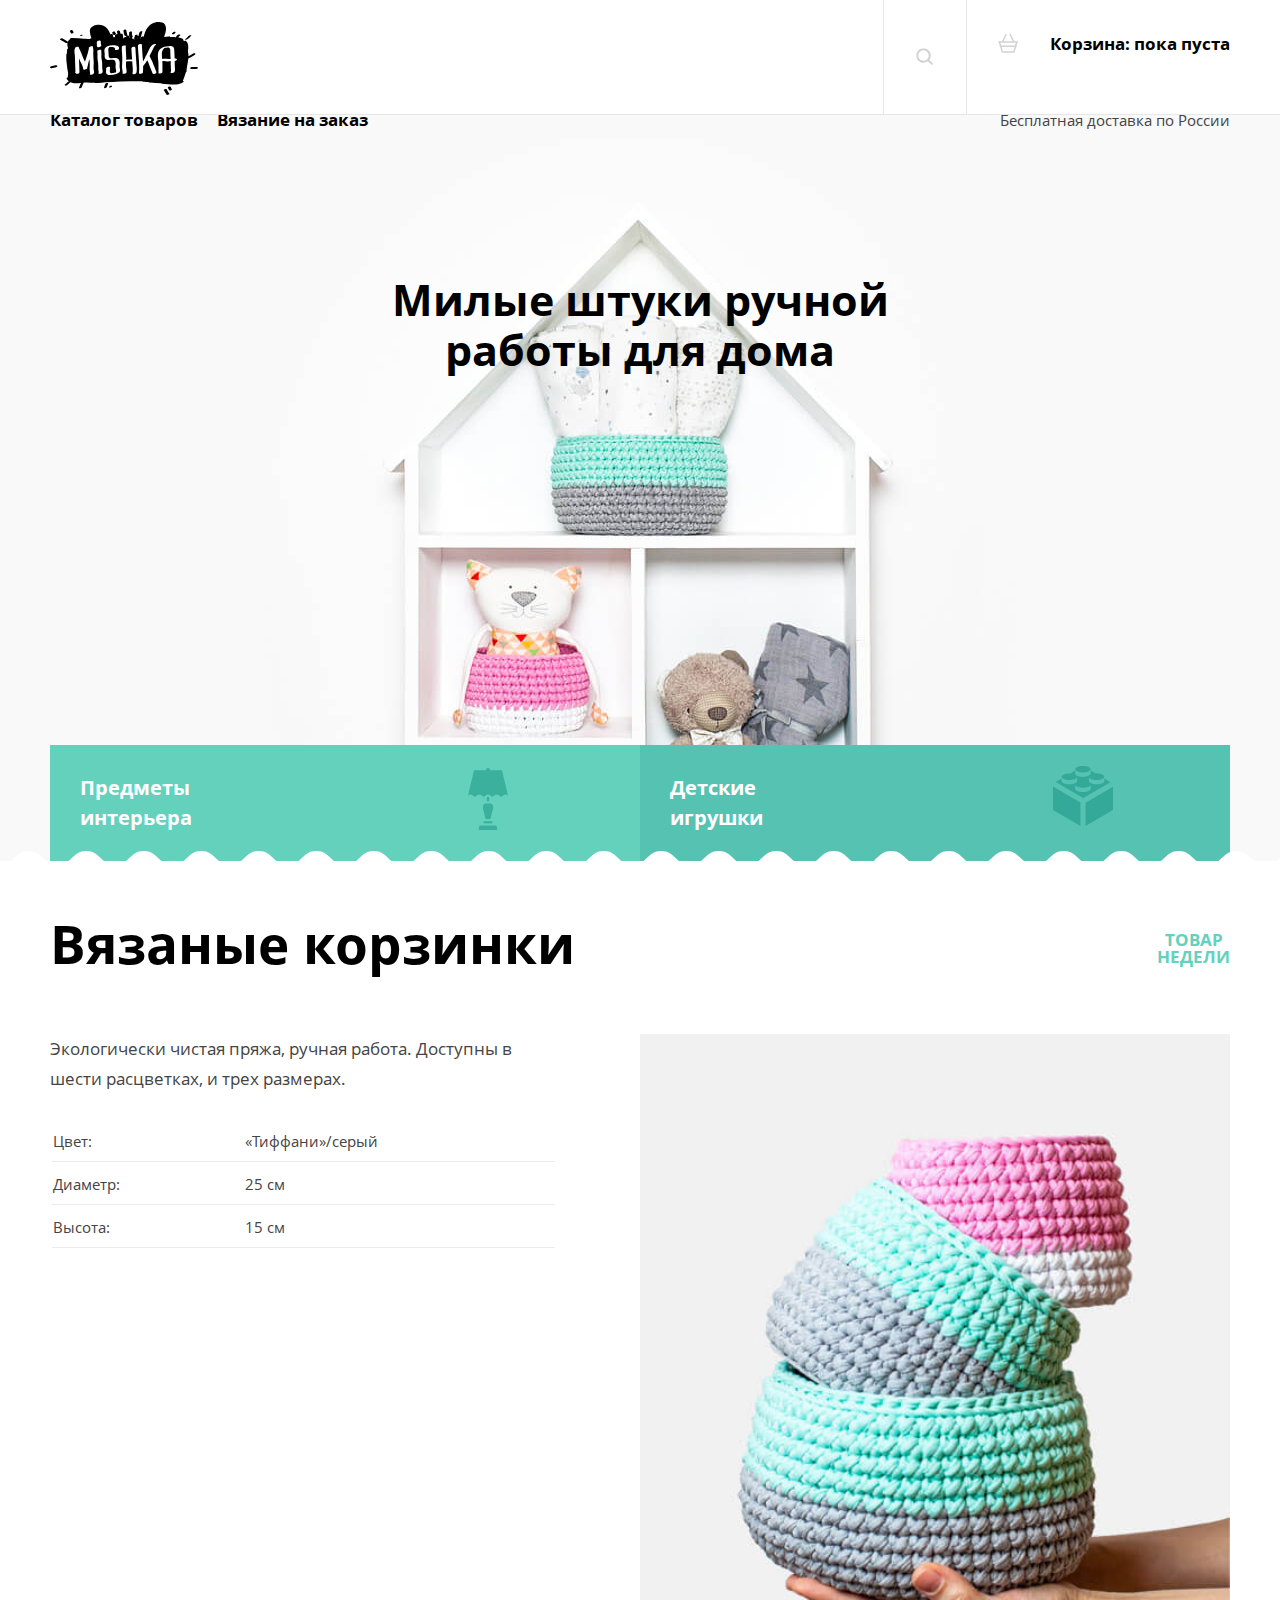
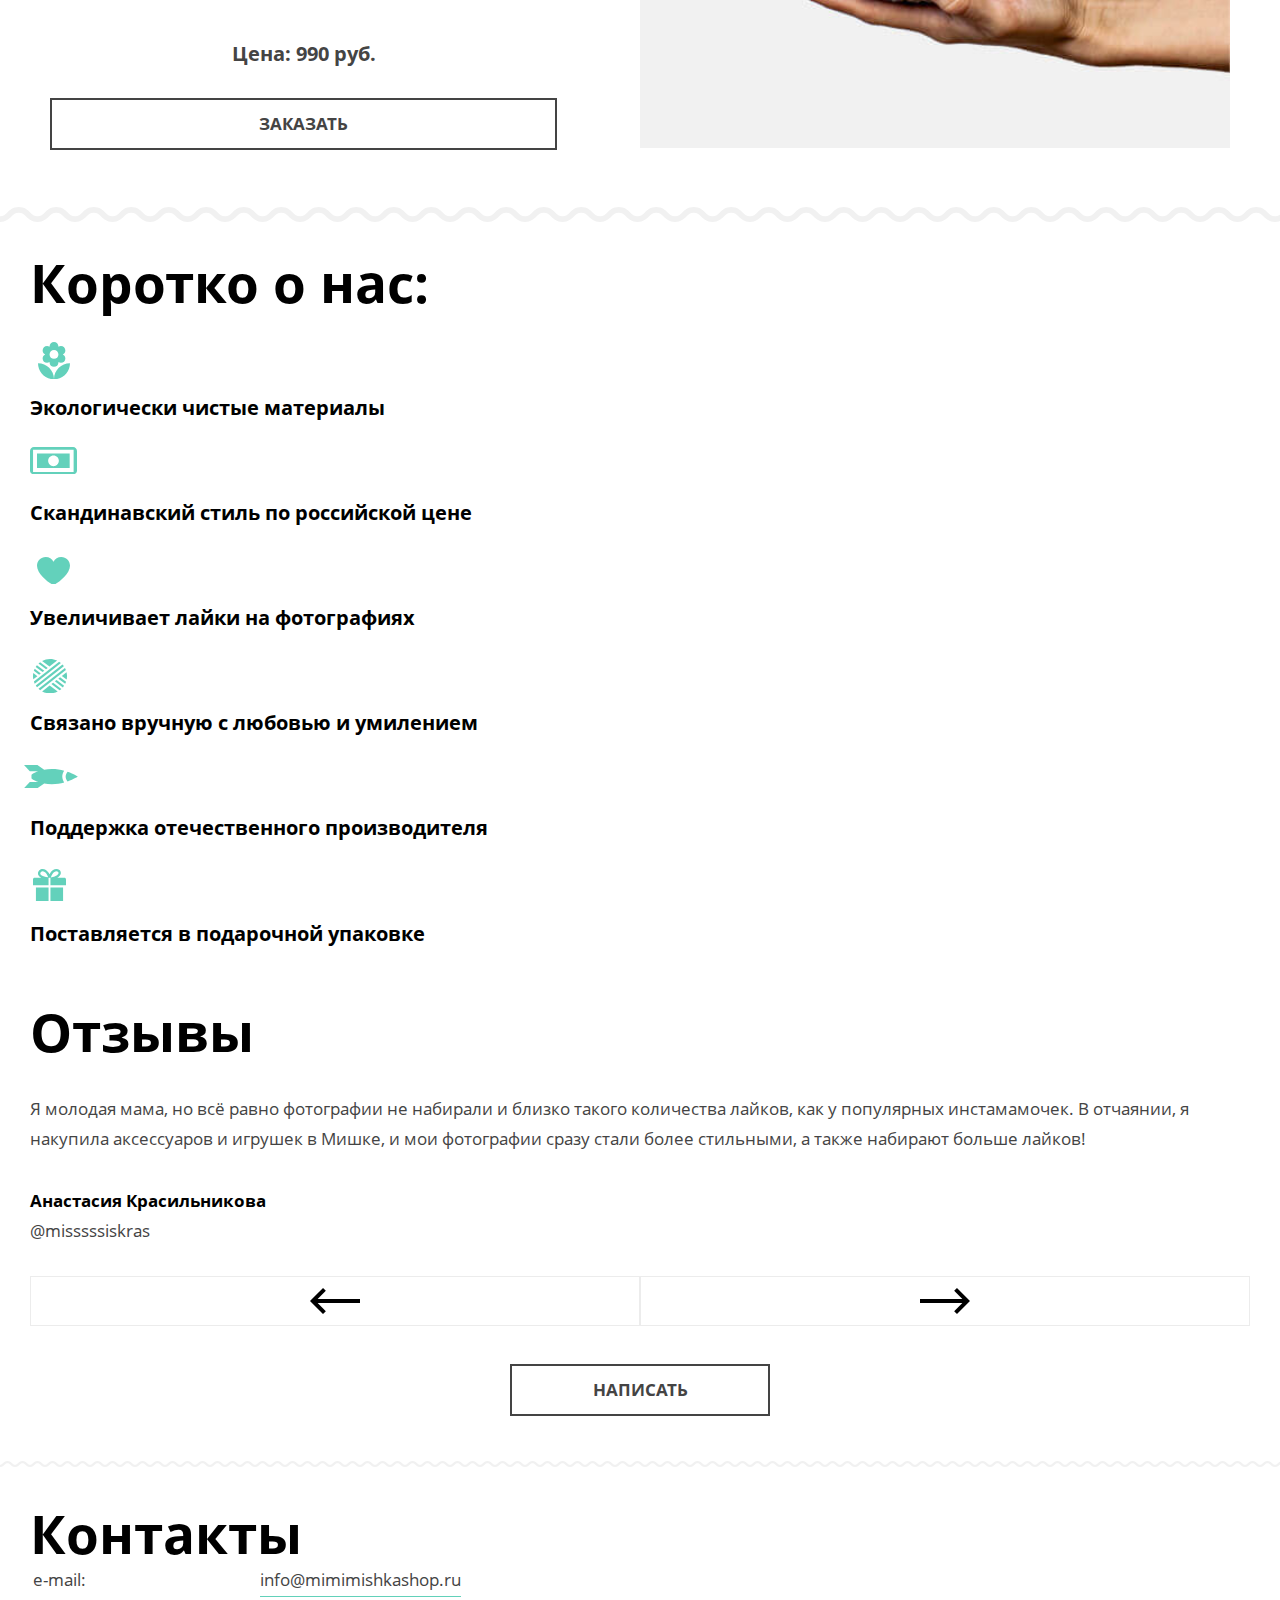
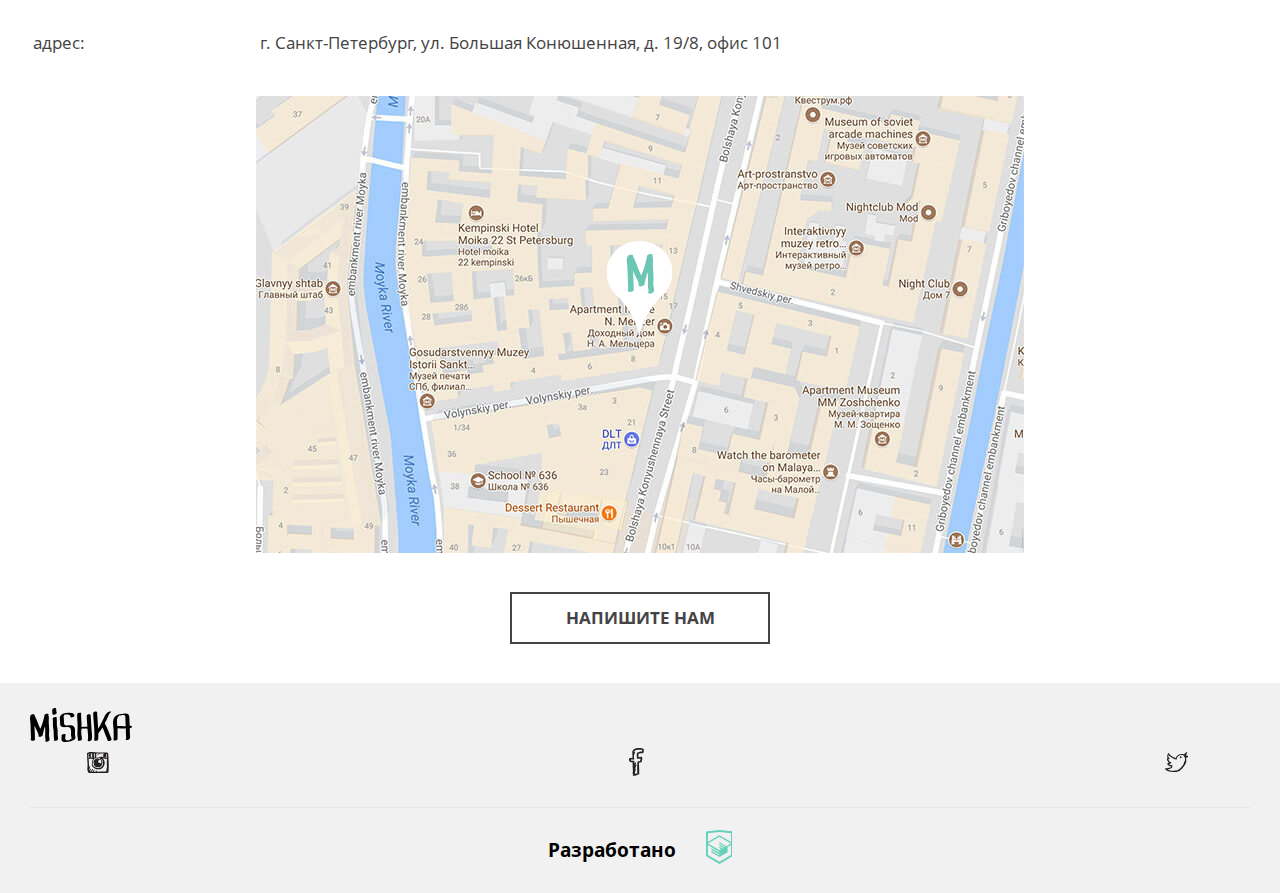
==== index.html @ de8440b0 "Планшетная вёрстка навигации и товара недели" ====
<!DOCTYPE html>
<html lang="en">

<head>
	<meta charset="UTF-8">
	<title>Mishka</title>
	<meta name="viewport" content="width=device-width,initial-scale=1">
	<meta name="format-detection" content="telephone=no">
	<meta name="description" content="Сайт магазина Mishka">
	<link rel="stylesheet" href="css/style.css">
	<link rel="stylesheet" href="css/normalize.css">
</head>

<body>
	<header class="page-header page-header--main">
		<nav class="main-nav main-nav--closed">
			<a class="page-header__logo">
				<picture>
					<source media="(min-width: 1250px)" srcset="img/logo-desktop.svg">
					<source media="(min-width: 768px)" srcset="img/logo-tablet.svg">
					<img class="page-header__logo-image" src="img/logo-mobile.svg" alt="Логотип магазина Mishka">
				</picture>
			</a>
			<button class="main-nav__toggle main-nav__toggle--open"><span class="visually-hidden">Открыть главное меню</span></button>
			<button class="main-nav__toggle main-nav__toggle--close"><span class="visually-hidden">Закрыть главное меню</span></button>
			<ul class="main-nav__list">
				<li class="main-nav__item main-nav__item--catalog"><a href="catalog.html">Каталог товаров</a></li>
				<li class="main-nav__item main-nav__item--order"><a href="form.html">Вязание на заказ</a></li>
				<li class="main-nav__item main-nav__item--search"><a>
						<svg version="1.1" id="Layer_1" xmlns="http://www.w3.org/2000/svg" xmlns:xlink="http://www.w3.org/1999/xlink" x="0px" y="0px" width="17.6px" height="17.6px" viewBox="-0.8 -0.8 18.6 18.6" enable-background="new -0.8 -0.8 17.6 17.6" xml:space="preserve">
							<path fill="#d3d2d2" d="M16.47,14.93l-3.415-3.415C14.02,10.226,14.6,8.634,14.6,6.899c0-4.253-3.447-7.699-7.7-7.699
	S-0.8,2.646-0.8,6.899s3.446,7.7,7.699,7.7c1.734,0,3.326-0.58,4.613-1.546l3.417,3.416c0.203,0.202,0.418,0.33,0.771,0.33
	c0.607,0,1.1-0.492,1.1-1.1C16.8,15.459,16.739,15.2,16.47,14.93z M1.399,6.899c0-3.038,2.462-5.5,5.5-5.5s5.5,2.462,5.5,5.5
	s-2.462,5.5-5.5,5.5S1.399,9.938,1.399,6.899z" />
						</svg>
						<span>Поиск по сайту</span></a></li>
				<li class="main-nav__item main-nav__item--cart"><a>
						<svg version="1.1" id="Layer_1" xmlns="http://www.w3.org/2000/svg" xmlns:xlink="http://www.w3.org/1999/xlink" x="0px" y="0px" width="20.294px" height="18.849px" viewBox="264.205 370.961 20.294 18.849" enable-background="new 264.205 370.961 20.294 18.849" xml:space="preserve">
							<path fill="#d3d2d2" d="M283.75,378.19h-3.151l-3.407-6.814c-0.185-0.37-0.634-0.52-1.006-0.335
	c-0.371,0.186-0.521,0.636-0.335,1.006l3.071,6.143h-9.138l3.072-6.143c0.185-0.371,0.035-0.821-0.335-1.006
	c-0.37-0.185-0.821-0.035-1.006,0.335l-3.407,6.814h-3.151c-0.414,0-0.75,0.336-0.75,0.75s0.336,0.75,0.75,0.75h0.157l0.855,2.991
	c-0.187,0.137-0.316,0.347-0.316,0.595c0,0.396,0.309,0.71,0.697,0.739l1.656,5.795h12.697l1.656-5.795
	c0.388-0.028,0.698-0.344,0.698-0.739c0-0.249-0.129-0.459-0.316-0.596l0.854-2.991h0.157c0.414,0,0.75-0.336,0.75-0.75
	S284.164,378.19,283.75,378.19z M279.569,388.311h-10.433l-1.224-4.284h12.881L279.569,388.311z M281.222,382.526h-13.739
	l-0.81-2.836h15.359L281.222,382.526z" />
						</svg>
						Корзина: пока пуста</a></li>
			</ul>
		</nav>
		<p class="page-header__text-wrapper">
			<a class="page-header__side-link" href="#">Новые поступления</a>
			<a class="page-header__side-link" href="#">Распродажа</a>
			<span class="page-header__text">Бесплатная доставка по России</span>
		</p>
		<h1 class="page-header__title">Милые штуки ручной <br> работы для дома</h1>
		<ul class="page-header__link-wrapper">
			<li>
				<a class="page-header__link page-header__link--interior" href="#">Предметы <br> интерьера</a>
			</li>
			<li>
				<a class="page-header__link page-header__link--toy" href="#">Детские <br> игрушки</a>
			</li>
		</ul>
	</header>

	<main>
		<section class="top-product">
			<div class="top-product__title-wrapper">
				<h2 class="top-product__title">Вязаные корзинки</h2>
				<span class="top-product__name">Товар <br> недели</span>
			</div>
			<div class="top-product__content-wrapper">
				<div class="top-product__text-wrapper">
					<p class="top-product__text">Экологически чистая пряжа, ручная работа. Доступны в шести расцветках, и трех размерах.</p>
					<table class="top-product__table">
						<tr class="top-product__row">
							<td class="top-product__column1">Цвет:</td>
							<td class="top-product__column2">«Тиффани»/серый</td>
						</tr>
						<tr class="top-product__row">
							<td class="top-product__column1">Диаметр:</td>
							<td class="top-product__column2">25 см</td>
						</tr>
						<tr class="top-product__row">
							<td class="top-product__column1">Высота:</td>
							<td class="top-product__column2">15 см</td>
						</tr>
					</table>
				</div>
				<div class="top-product__price-wrapper">
					<span class="top-product__price">Цена: 990 руб.</span>
					<a class="button top-product__button" href="catalog.html">Заказать</a>
				</div>
				<picture class="top-product__picture">
					<source media="(min-width: 1250px)" srcset="img/triple-set-desktop@1x.jpg 1x, img/triple-set-desktop@2x.jpg 2x">
					<source media="(min-width: 768px)" srcset="img/triple-set-tablet@1x.jpg 1x, img/triple-set-tablet@2x.jpg 2x">
					<img class="top-product__image" src="img/triple-set-mobile@2x.jpg" alt="Фото товара недели">
				</picture>
			</div>
		</section>
		<section class="about-us">
			<h2 class="about-us__title">Коротко о нас:</h2>
			<ul class="about-us__list">
				<li class="about-us__item about-us__item--flower">Экологически <br> чистые материалы</li>
				<li class="about-us__item about-us__item--money">Скандинавский стиль <br> по российской цене</li>
				<li class="about-us__item about-us__item--heart">Увеличивает лайки <br> на фотографиях</li>
				<li class="about-us__item about-us__item--clew">Связано вручную с <br> любовью и умилением</li>
				<li class="about-us__item about-us__item--rocket">Поддержка отечественного производителя</li>
				<li class="about-us__item about-us__item--gift">Поставляется в <br> подарочной упаковке</li>
			</ul>
		</section>
		<section class="reviews">
			<h2 class="reviews__title">Отзывы</h2>
			<p class="reviews__text">Я молодая мама, но всё равно фотографии не набирали и близко такого количества лайков, как у популярных инстамамочек. В отчаянии, я накупила аксессуаров и игрушек в Мишке, и мои фотографии сразу стали более стильными, а также набирают больше лайков!</p>
			<span class="reviews__author">Анастасия Красильникова</span>
			<span class="reviews__author-nickname">@misssssiskras</span>
			<p class="reviews__nav">
				<button class="reviews__prev"><span class="visually-hidden">Предыдущий отзыв</span></button>
				<button class="reviews__next"><span class="visually-hidden">Следующий отзыв</span></button>
			</p>
			<button class="reviews__button button">Написать</button>
		</section>
		<section class="contacts">
			<div class="contacts__wrapper">
				<h2 class="contacts__title">Контакты</h2>
				<table class="contacts__table">
					<tr>
						<td>e-mail:</td>
						<td class="contacts__email"><span>info@mimimishkashop.ru</span></td>
					</tr>
					<tr>
						<td>адрес:</td>
						<td>г. Санкт-Петербург, ул. Большая Конюшенная, д. 19/8, офис 101</td>
					</tr>
				</table>
			</div>
			<p class="contacts__map"></p>
			<button class="contacts__button button">Напишите нам</button>
		</section>
	</main>

	<footer class="page__footer">
		<div class="page__footer-wrapper">
			<a class="page-footer__logo">
				<picture>
					<img class="page-footer__logo-image" src="img/logo-footer.svg" alt="Логотип магазина Mishka">
				</picture>
			</a>
			<ul class="social">
				<li class="social__item social__item--instagram">
					<a>
						<svg version="1.1" id="Layer_1" xmlns="http://www.w3.org/2000/svg" xmlns:xlink="http://www.w3.org/1999/xlink" x="0px" y="0px" width="21.769px" height="21.334px" viewBox="53.115 53.19 21.769 21.334" enable-background="new 53.115 53.19 21.769 21.334" xml:space="preserve">
							<g id="instagram">
								<g>
									<path fill="#231F20" d="M74.881,65.336c-0.013-2.395-0.344-4.788-0.303-7.135c-0.023-0.788-0.086-1.535-0.152-2.278
			c-0.105-0.3-0.111-0.699-0.152-1.062c-0.26-0.17-0.222-0.64-0.456-0.835c-0.423-0.233-1.201-0.114-1.744-0.227
			c-0.657-0.026-1.254-0.115-1.899-0.153c-1.936-0.101-3.973-0.076-5.996-0.076c-2.001,0-3.954-0.145-5.695-0.379h-2.202
			c-0.097,0.004-0.105,0.098-0.227,0.076c-0.599,0.034-1.077,0.188-1.595,0.303c-0.21,0.119-0.421,0.235-0.683,0.304
			c-0.136,0.192-0.513,0.145-0.607,0.379c-0.186,0.212,0.185,0.451,0,0.607v0.911c0.173,0.13,0.027,0.58,0.075,0.835v0.987
			c-0.017,1.281,0.134,2.397,0.076,3.72c0.467,2.762,0.374,6.537,0.076,9.413c0.155,0.579,0.363,1.105,0.455,1.746
			c0.256,0.479,0.335,1.133,0.683,1.52c0.502,0.206,1.233,0.186,1.898,0.229c0.383,0.098,0.667,0.293,1.14,0.304
			c2.843-0.21,5.496-0.154,8.427-0.229c2.704,0.24,5.802,0.188,8.275-0.228c0.195-0.134,0.128-0.529,0.228-0.76
			c-0.056-0.385,0.207-0.449,0.228-0.759C74.862,70.157,74.895,67.763,74.881,65.336z M61.899,59.111
			c0.757-0.153,1.48-0.341,2.429-0.304c0.71,0.076,1.287,0.283,1.897,0.456c0.116,0.184-0.243,0.547,0.153,0.684v0.076
			c0.059,0.017,0.149,0.002,0.151,0.076c0.445,0.035,0.794,0.167,1.063,0.379c0.45,0.055,0.536,0.476,1.138,0.38
			c-0.091,0.213-0.084,0.524-0.075,0.835c0.324,1.183,0.475,2.81,0.303,4.252c-0.164,0.163-0.215,0.442-0.303,0.683
			c-0.311,0.322-0.481,0.785-0.836,1.062c-0.095,0.236-0.25,0.408-0.454,0.533c-0.116,0.213-0.206,0.452-0.457,0.53
			c-0.298,0.163-0.577,0.011-0.834-0.076c-0.446,0.162-0.904,0.312-1.215,0.607c-0.816-0.096-1.648-0.175-2.43-0.304
			c-0.242-0.139-0.487-0.273-0.835-0.305c-0.227-0.204-0.496-0.364-0.836-0.455c-0.101-0.127-0.337-0.118-0.455-0.229
			c-0.198-0.029-0.229-0.227-0.456-0.229c-0.118-0.412-0.443-0.618-0.532-1.062c-0.226-0.331-0.308-0.805-0.455-1.215
			c-0.043-1.434,0.091-2.692,0.379-3.796c0.346-0.591,0.779-1.094,1.138-1.67c0.249,0.021,0.365-0.09,0.38-0.304
			c0.306,0.053,0.434-0.072,0.684-0.075C61.698,59.568,61.71,59.251,61.899,59.111z M60.229,56.378
			c-0.117-0.263-0.066-0.691-0.075-1.062c-0.007-0.285,0.278-0.279,0.304-0.532c-0.003-0.074-0.093-0.059-0.152-0.076
			c0.126-0.146,0.701-0.097,0.834,0c0.132,0.537-0.354,0.455-0.531,0.684c0.011,0.167,0.322,0.032,0.456,0.076
			c0.029,0.854-0.059,1.496,0,2.202h-0.456c-0.007,0.234,0.229,0.226,0.456,0.228c-0.059,0.286,0.092,0.363,0.075,0.607
			c-0.226,0.153-0.716,0.042-1.062,0.075C59.975,57.986,60.313,57.205,60.229,56.378z M59.546,54.784
			c0.088-0.013,0.134,0.016,0.151,0.076c0.179,0.253,0.01,0.683-0.076,0.911C59.448,55.592,59.595,55.089,59.546,54.784z
			 M59.698,56.606c-0.132-0.069-0.168-0.237-0.152-0.456C59.678,56.221,59.713,56.388,59.698,56.606z M59.698,57.973
			c-0.058,0.139-0.082-0.045-0.076-0.152C59.68,57.682,59.703,57.866,59.698,57.973z M59.546,58.201
			c0.175-0.024,0.084,0.219,0.228,0.227c-0.009,0.193-0.283,0.179-0.38,0.077C59.433,58.393,59.507,58.312,59.546,58.201z
			 M57.192,56.985c0.006-0.108,0.013-0.214-0.076-0.228c-0.073-0.733,0.13-1.415,0-1.973c0.25-0.155,0.769-0.042,1.139-0.077v1.139
			c-0.088,0.064-0.203,0.101-0.379,0.077c-0.054,0.28,0.324,0.131,0.379,0.304c0.008,0.853-0.056,1.777,0.152,2.429
			c-0.565-0.059-0.906,0.107-1.442,0.076c0.097-0.612-0.019-1.435,0.531-1.594C57.484,56.997,57.239,57.091,57.192,56.985z
			 M56.661,56.985c-0.204,0.021-0.217-0.534-0.077-0.607C56.912,56.384,56.833,56.879,56.661,56.985z M56.509,57.973
			c0.077-0.312,0.034-0.304,0.075-0.683C56.812,57.303,56.844,58.06,56.509,57.973z M56.737,55.923
			c-0.263,0.054-0.273-0.266-0.153-0.38C56.847,55.49,56.856,55.81,56.737,55.923z M56.737,54.784
			c0.033,0.159-0.052,0.201-0.076,0.304c-0.176,0.023-0.084-0.219-0.229-0.229C56.457,54.757,56.623,54.797,56.737,54.784z
			 M56.509,58.505c0.148-0.031,0.11,0.345-0.076,0.227C56.473,58.67,56.512,58.608,56.509,58.505z M55.825,54.784
			c0.029,0.259-0.438,0.32-0.379,0H55.825z M54.838,54.86c-0.034,0.219-0.326,0.179-0.379,0.379
			C54.245,55.069,54.543,54.771,54.838,54.86z M54.383,55.619c0.226-0.205,0.451-0.41,0.684-0.607
			c-0.021-0.123,0.071-0.131,0.076-0.228h0.229c0.102,0.381-0.261,0.296-0.305,0.531c0.021,0.122-0.072,0.131-0.075,0.227
			c0.02,0.335,0.121,0.588,0.075,0.988c-0.27,0.008-0.276,0.28-0.607,0.227C54.482,56.329,54.325,56.083,54.383,55.619z
			 M54.459,58.884V57.29c0.195-0.185,0.396-0.364,0.607-0.532c0.295,0.489,0.179,1.392,0.455,1.897
			C55.246,58.812,54.771,58.766,54.459,58.884z M72.68,69.968c-0.109,0.954-0.158,1.968-0.379,2.809
			c-2.89,0.123-6.02,0.005-8.883,0.153c-0.199,0.045-0.273-0.031-0.229-0.229c-0.253,0-0.258,0.247-0.531,0.229
			c0.201-0.336,0.438-0.898,0.151-1.291c-0.797,0.013-0.797,0.821-1.138,1.291c-0.686-0.053-1.137,0.127-1.823,0.075
			c0.18-0.705,0.75-1.021,0.911-1.745c-0.395-0.55-0.989,0.138-1.214,0.455c-0.204,0.48-0.557,0.81-0.76,1.29H57.8
			c0.238-0.469,0.489-0.926,0.759-1.366c0.171-0.512,0.625-0.741,0.683-1.367c-0.157-0.28-0.42-0.029-0.683,0
			c-0.123,0.182-0.272,0.335-0.38,0.531c-0.232,0.376-0.501,0.714-0.684,1.14c-0.181,0.208-0.335,0.003-0.53,0.227
			c-0.389,0.271-0.581,0.736-0.988,0.987c-0.174-0.06,0.039-0.356,0.153-0.38c0.045-0.181-0.096-0.55,0.075-0.607
			c0.063-0.366,0.212-0.647,0.379-0.91c0.119-0.742,0.521-1.199,0.684-1.898c-0.559,0.099-0.674,0.643-0.988,0.987
			c-0.212,0.445-0.542,0.772-0.683,1.291c-0.174-0.131-0.028-0.58-0.076-0.836c0.122-0.586,0.298-1.119,0.38-1.746
			c0.133-0.22,0.173-0.535,0.228-0.834c0.168-0.209,0.046-0.61-0.077-0.761c-0.226,0.027-0.374,0.133-0.455,0.304
			c-0.192-0.032-0.193,0.506-0.304,0.304c-0.045-2.587-0.451-4.812-0.456-7.438c0.026-0.331-0.183-0.424-0.228-0.685
			c1.629,0.028,3.121,0.091,4.783,0.229c-0.089,0.139-0.199,0.257-0.304,0.379c-0.144,0.07-0.226,0.173-0.378,0.304
			c-0.604,1.653-0.975,3.984-0.607,6.15c0.229,0.58,0.589,1.029,0.986,1.441c0.907,0.485,1.635,1.149,2.506,1.671
			c1.701,0.361,3.84,0.369,5.541,0c0.236-0.12,0.484-0.226,0.685-0.38c1.364-1.242,2.753-2.459,2.961-4.859v-1.367
			c-0.197-1.598-0.688-2.905-1.747-3.644c0.331-0.22,1.099,0.043,1.67,0.076c0.223,0.013,0.447,0.014,0.684,0
			c0.408-0.024,0.928-0.055,1.443,0c0.144,0.187,0.113,0.544,0.228,0.76c-0.062,1.684-0.192,3.3-0.152,5.087
			c0.103,0.454,0.127,0.986,0.229,1.441C73.046,68.209,72.9,69.126,72.68,69.968z M73.059,58.808
			c-0.639-0.12-1.232-0.284-1.897-0.379c0.072-0.333,0.799-0.01,0.987-0.228c0.385-0.223,0.295-0.92,0.304-1.519
			c0.032-0.348,0.114-0.644,0.076-1.063c-0.401-0.951-1.783-0.421-2.886-0.455c-0.225,0.718-0.47,1.8-0.304,2.657
			c0.169,0.49,1.024,0.292,1.519,0.456c-0.14,0.332-0.688,0.057-0.987,0.076c-0.296-0.083-0.707-0.052-0.986-0.151
			c-2.285,0.078-4.284,0.004-6.529,0.151c0.117-1.248,0.063-2.465-0.076-3.645h3.112c-0.344,0.364-0.912,0.507-1.29,0.835
			c-0.44,0.244-0.861,0.505-1.139,0.911c0.249,0.134,0.535-0.245,0.759-0.379c0.355-0.074,0.479-0.381,0.835-0.455
			c0.423-0.438,1.096-0.625,1.67-0.912c0.378-0.022,0.697,0.013,0.987,0.077c1.283,0.007,2.456,0.126,3.796,0.076
			c0.614,0.145,1.45,0.069,1.974,0.304c0.107,0.298,0.231,0.579,0.305,0.911C73.297,57.071,73.14,57.901,73.059,58.808z
			 M67.214,55.088C67.324,55.041,67.205,54.996,67.214,55.088L67.214,55.088z M67.214,55.088c-0.529,0.154-1.019,0.348-1.367,0.682
			C66.331,55.572,66.906,55.464,67.214,55.088z M68.276,55.695C68.387,55.648,68.269,55.604,68.276,55.695L68.276,55.695z
			 M66.53,56.606c0.727-0.158,1.181-0.591,1.746-0.911c-0.437,0.019-0.592,0.32-0.987,0.379
			C67.074,56.291,66.689,56.334,66.53,56.606z M65.847,55.771C65.736,55.818,65.854,55.863,65.847,55.771L65.847,55.771z
			 M65.164,56.378C65.274,56.332,65.156,56.286,65.164,56.378L65.164,56.378z M65.089,56.454c0.063,0.014,0.07-0.03,0.075-0.076
			C65.1,56.364,65.092,56.408,65.089,56.454z M65.012,56.53c0.064,0.014,0.072-0.03,0.077-0.076
			C65.022,56.441,65.017,56.483,65.012,56.53z M64.178,57.138c0.346-0.134,0.613-0.348,0.834-0.607
			C64.664,56.664,64.397,56.878,64.178,57.138z M66.454,58.125c0.533-0.049,0.749-0.416,1.215-0.531
			c0.284-0.298,0.784-0.381,0.987-0.76c-0.56,0.023-0.766,0.399-1.216,0.531C67.156,57.662,66.689,57.778,66.454,58.125z
			 M64.178,57.138C63.861,57.064,64.162,57.365,64.178,57.138L64.178,57.138z M63.645,57.517c0.021,0.021,0.115-0.037,0.076-0.077
			C63.7,57.42,63.605,57.478,63.645,57.517z M66.454,58.125C66.344,58.172,66.461,58.216,66.454,58.125L66.454,58.125z
			 M65.314,59.946c-0.223-0.231-0.676-0.233-0.986-0.379c-0.697-0.038-1.223,0.093-1.746,0.229c-0.304,0.151-0.607,0.304-0.91,0.454
			c-0.266,0.166-0.444,0.417-0.76,0.532c-0.205,0.225-0.352,0.51-0.684,0.607c-0.004,0.223-0.173,0.281-0.304,0.379
			c-0.089,0.115-0.094,0.312-0.227,0.381c-0.007,0.12,0.036,0.29-0.076,0.303c0.108,1.512,0.291,2.948,0.683,4.177
			c0.287,0.623,0.975,0.846,1.442,1.29c0.589,0.297,1.328,0.444,2.126,0.531c0.277-0.052,0.553-0.105,0.911-0.076
			c1.209-0.209,2.098-0.736,2.81-1.441c0.1-0.281,0.252-0.508,0.455-0.684c-0.254-0.671,0.293-1.098,0.455-1.596
			c0.002-1.344-0.201-2.48-0.607-3.415c-0.256-0.579-0.92-0.751-1.366-1.139c-0.059-0.018-0.15-0.003-0.151-0.077
			C66.11,59.892,65.646,59.789,65.314,59.946z M61.899,64.273c-0.113-0.063-0.109-0.244-0.152-0.379
			C62.003,63.816,61.865,64.131,61.899,64.273z M61.975,64.578c0.041-0.117,0.079-0.006,0.076,0.075
			C62.011,64.771,61.972,64.658,61.975,64.578z M62.431,62.527c0.015-0.086,0.075-0.042,0.075,0
			C62.492,62.614,62.431,62.57,62.431,62.527z M64.101,60.402c-0.203,0.258,0.041,0.576,0.077,0.836
			C63.873,61.199,63.604,60.351,64.101,60.402z M64.48,64.35c-0.04-0.038,0.055-0.097,0.076-0.076
			C64.596,64.312,64.502,64.371,64.48,64.35z M65.239,67.234c0.034-0.109,0.066,0.008,0.152,0
			C65.373,67.331,65.241,67.311,65.239,67.234z M67.44,64.653c-0.233-0.057-0.145,0.208-0.379,0.152
			c0.069-0.159,0.118-0.338,0.229-0.455C67.424,64.369,67.462,64.48,67.44,64.653z M66.303,60.857
			c0.211,0.119,0.441,0.217,0.606,0.381c0.085,0.219,0.243,0.363,0.38,0.529c0.058,0.778,0.179,1.492,0.151,2.354
			c-0.257,0.099-0.438,0.271-0.683,0.381c-0.78-0.006-1.358-0.212-1.897-0.456c-0.171-0.259-0.355-0.505-0.532-0.759v-1.062
			c0.17-0.185,0.319-0.391,0.456-0.607c0.228-0.127,0.508-0.201,0.454-0.607c-0.038-0.062-0.078-0.124-0.075-0.229
			c0.158,0.045,0.245,0.159,0.379,0.229C65.865,61.028,65.952,60.811,66.303,60.857z" />
								</g>
							</g>
						</svg>

					</a>
				</li>
				<li class="social__item social__item--facebook">
					<a>
						<svg version="1.1" id="Layer_1" xmlns="http://www.w3.org/2000/svg" xmlns:xlink="http://www.w3.org/1999/xlink" x="0px" y="0px" width="14.962px" height="27.718px" viewBox="56.519 49.996 14.962 27.718" enable-background="new 56.519 49.996 14.962 27.718" xml:space="preserve">
							<g id="facebook">
								<g>
									<path fill="#231F20" d="M68.181,55.188c1.026,0.029,1.993,0,2.681-0.3c0.391-0.818,0.556-1.854,0.619-2.989
			c-0.19-0.015-0.062-0.337-0.207-0.399c-0.029-0.202-0.278-0.195-0.309-0.398c-0.277-0.165-0.457-0.422-0.723-0.598
			c-0.727-0.162-1.44-0.335-2.164-0.499c-0.849,0.044-1.895-0.103-2.58,0.1c-2.619-0.04-3.997,1.12-5.259,2.392
			c-0.023,0.078-0.003,0.197-0.105,0.199c-0.574,1.587-0.125,3.621-0.204,5.581c0.099,0.436,0.107,0.958,0.204,1.395
			c-0.998,0.296-2.212,0.387-3.402,0.499c-0.317,0.324-0.178,1.089-0.206,1.693c0.085,0.583,0.278,1.06,0.413,1.595
			c0.211,0.193,0.596,0.396,0.825,0.498c0.065,0.029,0.071,0.082,0.103,0.1c0.506,0.268,1.451,0.008,2.268,0.1
			c-0.136,1.978,0.256,3.915,0,5.68c0.007,0.327,0.295,0.382,0.208,0.798c-0.001,0.963-0.067,1.99,0.208,2.69
			c-0.287,0.455-0.497,0.982-0.415,1.794c0.122,0.016,0.114,0.157,0.105,0.299c-0.075,0.47,0.643,0.175,0.515,0.698
			c0.162,0.456-0.428,0.184-0.413,0.498v0.896c0.53,0.285,1.462,0.182,2.268,0.199c0.908-0.419,2.188-0.479,2.785-1.196
			c0.459,0.235,0.916-0.014,1.238-0.199c-0.018-0.315,0.273-0.333,0.205-0.698c-0.004-0.328-0.173-0.496-0.103-0.896V71.83
			c-0.206-2.293-0.048-4.938-0.309-7.176c0.888-0.105,1.917-0.075,2.578-0.398c0.357-0.451,0.377-1.23,0.516-1.895
			c0.177-0.226,0.221-0.583,0.206-0.996c0.19-0.213,0.068-0.729,0.104-1.096c-0.141-0.595-0.168-1.3-0.825-1.395
			c-0.884-0.235-2.043,0.595-2.991,0.299c0.049-1.134-0.293-2.342,0-3.388C66.761,55.609,67.461,55.39,68.181,55.188z
			 M64.363,59.971c0.117,0.254,0.254,0.486,0.414,0.698c0.079,0.022,0.203,0.003,0.205,0.101c1.192,0.056,2.199-0.069,3.096-0.299
			c0,0.998-0.271,1.733-0.518,2.492c-0.662,0.045-1.467,0.3-1.958,0.198c-0.276,0.165-0.372,0.506-0.62,0.698
			c-0.049,0.441,0.142,0.495,0,0.797c-0.201,0.137-0.055,0.611-0.205,0.796v1.496c0.085,0.281-0.146,0.258-0.104,0.497v3.488
			c-0.085,0.281,0.146,0.258,0.104,0.498v2.989c0.063,0.271-0.132,0.791,0.103,0.896c-0.07,0.364-0.412-0.021-0.824,0.1
			c-0.528,0.122-0.926,0.369-1.548,0.4c0.117-0.353,0.32-0.622,0.311-1.097c0.049-0.381-0.365-0.312-0.516-0.498
			c0.193-0.644,0.562-1.117,0.722-1.793c0.197-0.515,0.714-1.298,0.31-1.794c-0.522-0.105-0.521,0.293-0.826,0.398
			c-0.022,0.077-0.002,0.196-0.103,0.199c-0.023,0.077-0.003,0.196-0.103,0.199c0.01,0.12-0.151,0.062,0,0
			c0.022-0.078,0.002-0.197,0.103-0.199c0.023-0.077,0.002-0.197,0.103-0.199v-0.299c0.368-0.575,0.67-1.214,0.826-1.993
			c0.191-0.28,0.283-0.656,0.412-0.997c0.156-0.262,0.34-0.869,0.104-1.195c-0.517,0.033-0.796,0.295-0.93,0.697
			c-0.32-0.189,0.161-0.434,0.104-0.697c0.138-0.231,0.169-0.566,0.309-0.797c0.202-0.413,0.564-1.304,0-1.596
			c-0.438-0.023-0.612,0.207-0.723,0.498c-0.214,0.191-0.43,0.383-0.516,0.698c-0.373-0.07-0.143-0.727-0.206-1.097
			c-0.067-0.52,0.122-0.899,0-1.195c-0.56-0.799-2.026-0.105-3.197-0.299c-0.108-0.307-0.222-0.984-0.104-1.195
			c1.045-0.088,2.479,0.201,3.197-0.199c0.024-0.078,0.003-0.197,0.104-0.199c0.094-0.723-0.271-1-0.515-1.396
			c0.232-0.806,0.04-2.02,0.104-2.989c0.233-0.141,0.328-0.414,0.515-0.598c0.112-0.955,0.673-1.476,0.722-2.492
			c-0.273,0.001-0.607-0.055-0.619,0.199c-0.302-0.114-0.382,0.479-0.515,0.199c-0.112-0.541,0.246-0.626,0.309-0.997
			c0.599-0.418,1.212-0.82,1.856-1.195c1.741-0.244,4.648-0.449,6.086,0.198c0.051,0.616-0.287,0.854-0.207,1.496h-1.546
			c-1.092,0.24-1.987,0.672-2.991,0.997c-0.24,0.066-0.276,0.331-0.516,0.398c-0.036,0.396-0.225,0.646-0.311,0.996
			C64.182,57.424,64.394,58.582,64.363,59.971z" />
								</g>
							</g>
						</svg>

					</a>
				</li>
				<li class="social__item social__item--twitter">
					<a>
						<svg version="1.1" id="Layer_1" xmlns="http://www.w3.org/2000/svg" xmlns:xlink="http://www.w3.org/1999/xlink" x="0px" y="0px" width="23.494px" height="20.168px" viewBox="52.253 53.771 23.494 20.168" enable-background="new 52.253 53.771 23.494 20.168" xml:space="preserve">
							<g id="twitter">
								<g>
									<path fill="#231F20" d="M75.706,57.855c-0.227-0.366-0.909-0.277-1.407-0.371h-1.112c0.142-0.353,0.343-0.646,0.52-0.963
			c0.056-0.438,0.254-0.734,0.223-1.26c0.129-0.167,0.176-0.417,0.296-0.593c0.104-0.144,0.242-0.477,0.074-0.667
			c-0.051-0.221-0.295-0.249-0.593-0.222c-0.088,0.036-0.169,0.079-0.222,0.148c-0.448,0.433-0.778,1.014-1.261,1.408
			c-0.009,0.008-0.062,0-0.074,0c-0.087,0.005-0.033,0.046-0.075,0.074c-0.146,0.098-0.257,0.152-0.369,0.223
			c-0.284,0.176-0.547,0.445-0.891,0.519c-0.529-0.211-1.156-0.326-1.852-0.37c-1.157,0.102-2.303,0.215-3.038,0.741
			c-0.911,0.35-1.477,1.042-2.149,1.63c-0.049,0.32-0.342,0.398-0.37,0.741c-0.005,0.045-0.012,0.088-0.073,0.074
			c0.043,0.241-0.051,0.345-0.074,0.519c-0.001,0.133,0.199,0.431,0,0.52c-0.822-0.12-1.485-0.63-2.149-0.964
			c-0.718-0.36-1.468-0.604-2.074-1.111c-0.716-0.322-1.26-0.816-1.778-1.334c-0.208-0.312-0.542-0.496-0.667-0.89
			c-0.379-0.164-0.175-0.912-0.741-0.889c-0.315-0.043-0.345,0.199-0.444,0.37c-0.07,0.227-0.361,0.232-0.371,0.519
			c-0.004,0.046-0.011,0.088-0.074,0.075c-0.17,1.089-0.527,1.992-0.519,3.26c0.129,0.415,0.35,0.738,0.593,1.038
			c-0.418,0.051-0.716,0.222-0.89,0.519c-0.06,1.073,0.378,1.647,0.742,2.297c0.134,0.384,0.352,0.685,0.593,0.963
			c0.017,0.229,0.206,0.288,0.296,0.445c0.019,0.105,0.123,0.125,0.149,0.223c-0.04,0.105,0.289,0.18,0.073,0.221
			c-0.413,0.131-1.016,0.07-1.259,0.371c-0.109,0.279-0.109,0.833,0,1.111c0.034,0.237,0.282,0.262,0.296,0.519
			c0.499,0.417,1.082,0.747,1.631,1.112c0.574,0.166,1.211,0.271,1.852,0.37c-0.102,0.343-0.338,0.551-0.593,0.741
			c-0.78,0.381-1.849,0.474-2.742,0.74c-0.555,0.038-0.956,0.23-1.556,0.223c-0.333,0.127-0.854,0.075-1.112,0.223
			c-0.122,0.068-0.102,0.096-0.222,0.221c-0.134,0.412,0.111,0.74,0.444,0.89c-0.005,0.253,0.219,0.276,0.371,0.371
			c0.089,0.183,0.254,0.29,0.445,0.37c0.544,0.468,1.268,0.759,1.927,1.112c0.83,0.183,1.648,0.376,2.52,0.519
			c0.896,0.116,1.901,0.124,2.816,0.222h0.963c0.511,0.132,1.23,0.054,1.853,0.074c0.095-0.102,0.322-0.073,0.519-0.074
			c0.522-0.269,1.196-0.385,1.631-0.74c0.574-0.241,0.989-0.642,1.557-0.89c0.866-0.765,1.937-1.324,2.519-2.372
			c0.205-0.189,0.351-0.438,0.445-0.74c0.265-0.156,0.385-0.454,0.593-0.667c0.404-0.41,0.706-0.924,1.037-1.408
			c0.319-0.496,0.576-1.054,0.89-1.556c-0.01-0.405,0.306-0.484,0.296-0.89c0.193-0.226,0.177-0.662,0.371-0.889
			c-0.033-0.255,0.029-0.415,0.074-0.594c0.047-1.281-0.047-2.422-0.297-3.407c0.588-0.155,1.181-0.302,1.631-0.593
			C75.418,58.93,75.891,58.533,75.706,57.855z M72.298,61.931c-0.153,0.859-0.615,1.41-1.038,2.001
			c0.059,0.379-0.104,0.538-0.073,0.889c-0.158,0.312-0.287,0.652-0.371,1.037c-0.203,0.267-0.332,0.606-0.519,0.89
			c-0.366,0.548-0.777,1.051-1.186,1.557c-0.378,0.56-0.912,0.965-1.334,1.481c-0.42,0.493-0.942,0.885-1.407,1.334
			c-0.474,0.17-0.89,0.396-1.26,0.667c-0.232,0.09-0.463,0.18-0.667,0.296c-0.177,0.146-0.499,0.145-0.668,0.297
			c-1.086,0.147-2.3,0.17-3.555,0.148c-1.031-0.105-2.115-0.159-3.039-0.371c-0.922-0.189-1.511-0.712-2.297-1.037
			c0.153-0.242,0.634-0.154,0.963-0.222c0.031-0.166,0.394-0.003,0.444-0.149c0.257,0.06,0.285-0.109,0.52-0.073
			c0.563-0.201,1.23-0.302,1.705-0.593c0.282-0.138,0.406-0.434,0.667-0.593c0.033-0.189,0.104-0.341,0.222-0.444
			c0.047-0.275,0.201-0.441,0.148-0.815c0.111-0.21,0.299-0.343,0.296-0.667c-0.074-0.147-0.128-0.316-0.296-0.371
			c-0.026-0.196-0.377-0.067-0.444-0.222c-0.255,0.032-0.416-0.029-0.593-0.075c-0.154-0.043-0.487,0.092-0.519-0.073
			c-0.842-0.023-1.3-0.43-1.853-0.74c0.431-0.262,1.032-0.353,1.333-0.742c0.516-0.076,1.058-0.129,1.112-0.666
			c0-0.717-0.771-0.661-1.333-0.815c-0.773-0.66-1.194-1.672-1.779-2.52c0.238-0.157,0.564-0.226,0.741-0.444
			c0.454,0.058,0.54-0.251,0.667-0.52c0.019-0.488-0.333-0.605-0.593-0.815c-0.259-0.21-0.475-0.462-0.667-0.741
			c-0.003-0.818-0.021-1.652,0.074-2.372c0.063-0.014,0.07,0.029,0.074,0.074c0.227,0.441,0.559,0.775,0.815,1.186
			c0.532,0.357,0.925,0.853,1.556,1.112c0.452,0.413,1.108,0.621,1.557,1.038c0.601,0.263,1.158,0.57,1.704,0.889
			c0.669,0.194,1.056,0.673,2.001,0.593c0.198-0.098,0.394-0.199,0.593-0.297c0.258-0.456-0.059-1.079,0.147-1.63
			c0.255-0.659,0.797-1.031,1.26-1.481c0.29-0.155,0.555-0.335,0.815-0.519c0.347-0.098,0.675-0.216,0.964-0.371
			c0.376-0.019,0.713-0.077,1.037-0.148h1.26c0.244,0.052,0.475,0.119,0.74,0.148c0.209,0.137,0.38,0.313,0.666,0.371
			c0.789,0.693,1.271,1.696,1.409,3.039C72.175,60.934,72.35,61.323,72.298,61.931z M72.594,56.299
			c-0.129,0.34-0.23,0.707-0.593,0.815c-0.017-0.105-0.122-0.125-0.147-0.222c-0.012-0.209,0.209-0.186,0.296-0.296
			C72.312,56.511,72.395,56.348,72.594,56.299C72.587,56.209,72.702,56.253,72.594,56.299z M67.11,59.337
			c0.163,0.135,0.284,0.31,0.519,0.371c0.101,0.221,0.314,0.327,0.594,0.37c0.047-0.15,0.346-0.049,0.37-0.222
			c0.174-0.023,0.166-0.229,0.296-0.297c-0.018-0.55-0.129-1.006-0.37-1.333C67.761,57.803,66.843,58.265,67.11,59.337z" />
								</g>
							</g>
						</svg>

					</a>
				</li>
			</ul>
			<p class="copyright">
				<b class="copyright__text">Разработано</b>
				<a class="copyright__link">
					<svg version="1.1" id="Layer_1" xmlns="http://www.w3.org/2000/svg" xmlns:xlink="http://www.w3.org/1999/xlink" x="0px" y="0px" width="26.943px" height="34.09px" viewBox="0 0 26.943 34.09" enable-background="new 0 0 26.943 34.09" xml:space="preserve">
						<path d="M13.62,0.017L13.472,0L0,1.412v24.661l13.473,8.017l13.43-7.99l0.042-0.025V1.412L13.62,0.017z M25.019,12.127L13.495,5.334
	L13.494,5.23l-0.087,0.05l-0.088-0.056v0.109L1.925,12.118V3.147l11.548-1.212l11.547,1.212V12.127z M13.405,6.787L24.923,13.5
	l-4.479,2.64l-7.093-4.221l-0.014,1.415l5.904,3.513l-0.86,0.507l-5.03-2.992l-0.014,1.415l3.827,2.275l-0.782,0.523l-3.031-1.787
	l-0.014,1.413l1.853,1.091l-1.8,1.081L2.034,13.622L13.405,6.787z M1.925,15.127l11.411,6.791l0.016,1.044L5.41,18.234L5.395,19.65
	l7.979,4.795l0.018,1.076l-7.973-4.74l-0.013,1.414l8.021,4.822l0.046,0.025l8.143-4.872l-0.011-5.177l3.415-2.036v10.021
	L13.472,31.85L1.925,24.979V15.127z" />
					</svg>
				</a>
			</p>
		</div>
	</footer>

	<section class="popup">
		<h2 class="popup__title">Добавить в корзину</h2>
		<form action="" class="popup__form">
			<span class="popup__text">Выберите размер:</span>
			<p class="popup__input-wrapper">
				<input class="popup__input" type="text" placeholder="S">
			</p>
			<p class="popup__input-wrapper">
				<input class="popup__input" type="text" placeholder="M">
			</p>
			<p class="popup__input-wrapper">
				<input class="popup__input" type="text" placeholder="L">
			</p>
			<button class="popup__button button" type="submit">Добавить</button>
		</form>
	</section>

	<script>
		var NavToggleOpen = document.querySelector(".main-nav__toggle--open");
		var NavToggleClose = document.querySelector(".main-nav__toggle--close");
		var NavMain = document.querySelector(".main-nav");
		var Header = document.querySelector(".page-header")

		NavMain.classList.remove("main-nav--nojs");

		NavToggleOpen.addEventListener("click", function(evt) {
			evt.preventDefault();
			NavMain.classList.remove("main-nav--closed");
			NavMain.classList.add("main-nav--opened");
			Header.classList.add("page-header--nav-opened");
		})

		NavToggleClose.addEventListener("click", function(evt) {
			evt.preventDefault();
			NavMain.classList.remove("main-nav--opened");
			NavMain.classList.add("main-nav--closed");
			Header.classList.remove("page-header--nav-opened");
		})

	</script>
</body>

</html>
---- css/style.css ----
body {
  width: 100%;
  min-width: 320px;
  font-family: "OpenSans";
  font-size: 15px;
  line-height: 24px;
  font-weight: normal;
  font-display: swap;
  color: #444444;
  background-color: #ffffff;
}
.container {
  max-width: 1250px;
  margin: 0 auto;
}
.visually-hidden:not(:focus):not(:active),
input[type="checkbox"].visually-hidden,
input[type="radio"].visually-hidden {
  position: absolute;
  width: 1px;
  height: 1px;
  margin: -1px;
  border: 0;
  padding: 0;
  white-space: nowrap;
  clip-path: insert(100%);
  clip: rect(0 0 0 0);
  overflow: hidden;
}
img {
  max-width: 100%;
  height: auto;
}
.mp-reset {
  margin: 0;
  padding: 0;
}
.list-reset {
  list-style-type: none;
  margin: 0;
  padding: 0;
}
.link-reset {
  margin: 0;
  padding: 0;
  text-decoration: none;
  color: #000000;
}
@font-face {
  font-family: "OpenSans";
  src: url(../fonts/OpenSans-Regular.woff) format("woff"), url(../fonts/OpenSans-Regular.woff2) format("woff2");
}
@font-face {
  font-family: "OpenSansBold";
  src: url(../fonts/OpenSans-Bold.woff) format("woff"), url(../fonts/OpenSans-Bold.woff2) format("woff2");
}
.main-nav {
  position: relative;
  margin-bottom: 75px;
  font-family: "OpenSansBold";
  font-size: 17px;
  color: #000000;
  background-color: #ffffff;
}
.main-nav__list {
  list-style-type: none;
  margin: 0;
  padding: 0;
}
.main-nav__list a {
  margin: 0;
  padding: 0;
  text-decoration: none;
  color: #000000;
}
.main-nav__item {
  position: relative;
}
.main-nav__item a {
  display: block;
  width: 100%;
  padding: 27px 0;
  padding-left: 24%;
  box-sizing: border-box;
}
@media (min-width: 321px) {
  .main-nav__item {
    text-align: center;
  }
  .main-nav__item a {
    padding-left: 0;
  }
}
.main-nav__item::after {
  content: '';
  position: absolute;
  bottom: 0;
  left: 0;
  width: 100%;
  height: 1px;
  background-color: #eaeaea;
}
.main-nav__item--search svg {
  position: absolute;
  top: 32px;
  left: 10%;
}
.main-nav__item--cart svg {
  position: absolute;
  top: 31px;
  left: 10%;
}
.main-nav--closed .main-nav__list {
  display: none;
}
.main-nav--closed .main-nav__toggle--close {
  display: none;
}
.main-nav--opened .main-nav__list {
  display: block;
}
.main-nav--opened .main-nav__toggle--open {
  display: none;
}
.main-nav__toggle {
  position: absolute;
  border: none;
  background: none;
}
.main-nav__toggle--close {
  top: 29px;
  right: 30px;
  margin: 0;
  padding: 0;
  width: 20px;
  height: 20px;
}
.main-nav__toggle--close::before {
  content: '';
  position: absolute;
  top: 7px;
  left: -6px;
  width: 27px;
  height: 2px;
  background-color: #221f1f;
  transform: rotate(45deg);
}
.main-nav__toggle--close::after {
  content: '';
  position: absolute;
  top: 7px;
  left: -6px;
  width: 27px;
  height: 2px;
  background-color: #221f1f;
  transform: rotate(-45deg);
}
.main-nav__toggle--open {
  top: 32px;
  right: 31px;
  width: 20px;
  height: 14px;
}
.main-nav__toggle--open::before {
  content: '';
  position: absolute;
  top: 0;
  left: 0;
  width: 100%;
  height: 2px;
  box-shadow: 0 2px 0 0 #000, 0 8px 0 0 #000, 0 14px 0 0 #000;
}
@media (min-width: 768px) {
  .main-nav {
    display: flex;
    padding: 0 50px;
    margin-bottom: 160px;
  }
  .main-nav::after {
    content: '';
    position: absolute;
    bottom: 0;
    left: 0;
    width: 100%;
    height: 1px;
    background-color: #e7e7e7;
  }
  .main-nav__toggle {
    display: none;
  }
  .main-nav__item--search span {
    display: none;
  }
  .main-nav--closed .main-nav__list,
  .main-nav--opened .main-nav__list {
    display: flex;
  }
  .main-nav__list {
    flex-wrap: wrap;
  }
  .main-nav__item a {
    padding: 32px 0;
  }
  .main-nav__item--search {
    width: 82px;
    order: 1;
    border: 1px solid #e7e7e7;
    border-top: none;
  }
  .main-nav__item--search svg {
    top: 50%;
    left: 50%;
    transform: translate(-50%, -50%);
  }
  .main-nav__item--cart {
    padding-left: 83px;
    order: 2;
  }
  .main-nav__item--cart svg {
    top: 34px;
    left: 31px;
  }
  .main-nav__item--catalog {
    position: absolute;
    top: 88px;
    left: 50px;
    order: 3;
  }
  .main-nav__item--catalog a {
    padding: 20px 0;
  }
  .main-nav__item--order {
    position: absolute;
    top: 88px;
    left: 217px;
    order: 4;
  }
  .main-nav__item--order a {
    padding: 20px 0;
  }
  .main-nav__item::after {
    content: none;
  }
}
.page-header {
  background-image: url(../img/hero-mobile.jpg);
  background-position: center 65px;
  background-repeat: no-repeat;
  background-color: #f9f9f9;
}
@media (min-width: 321px) {
  .page-header {
    background-image: url(../img/hero-tablet.jpg@1x.jpg);
    background-size: auto 373px;
  }
}
.page-header--nav-opened {
  background-position: center 376px;
}
.page-header__logo {
  position: relative;
  width: 100%;
  display: block;
  padding: 22px 0;
}
.page-header__logo::after {
  content: '';
  position: absolute;
  bottom: 0;
  left: 0;
  width: 100%;
  height: 1px;
  background-color: #eaeaea;
}
.page-header__logo-image {
  display: block;
  margin: 0 auto;
}
.page-header__text-wrapper {
  display: none;
}
.page-header__title {
  margin: 0;
  padding: 0;
  margin-bottom: 120px;
  font-family: "OpenSansBold";
  font-style: 27px;
  line-height: 30px;
  font-weight: bold;
  text-align: center;
  color: #000000;
}
.page-header__link-wrapper {
  list-style-type: none;
  margin: 0;
  padding: 0;
}
.page-header__link-wrapper li:nth-child(2n) .page-header__link {
  background-color: #56c3b2;
}
.page-header__link {
  position: relative;
  display: block;
  padding: 28px 30px;
  font-family: "OpenSansBold";
  font-style: 19px;
  line-height: 24px;
  font-weight: bold;
  text-decoration: none;
  color: #ffffff;
  background-color: #63d1bb;
}
.page-header__link--interior {
  background-image: url(../img/icon-interior.svg);
  background-position: 76% 23px;
  background-repeat: no-repeat;
}
.page-header__link--toy {
  background-image: url(../img/icon-toy.svg);
  background-position: 78% 21px;
  background-repeat: no-repeat;
}
@media (min-width: 768px) {
  .page-header {
    position: relative;
    background-image: url(../img/hero-tablet.jpg@1x.jpg);
    background-position: center bottom;
    background-size: auto;
  }
  .page-header::after {
    content: '';
    position: absolute;
    bottom: 0;
    left: 0;
    width: 100%;
    height: 10px;
    background-image: url(../img/bg-zigzag-fill.svg);
    background-position: 0 0;
    background-repeat: repeat;
  }
  .page-header__logo {
    width: auto;
    padding: 22px 0 20px 0;
    margin-right: auto;
  }
  .page-header__logo::after {
    content: none;
  }
  .page-header__logo-image {
    margin: 0;
  }
  .page-header__text-wrapper {
    position: absolute;
    top: 108px;
    right: 50px;
    margin: 0;
    padding: 0;
    display: block;
  }
  .page-header__side-link {
    margin: 0;
    padding: 0;
    text-decoration: none;
    display: none;
    font-family: "OpenSansBold";
    font-style: 15px;
    line-height: 24px;
    font-weight: bold;
    color: #000000;
  }
  .page-header__text {
    display: block;
    font-family: "OpenSans";
    font-style: 15px;
    line-height: 24px;
    font-weight: normal;
  }
  .page-header__title {
    margin-bottom: 370px;
    font-size: 43px;
    line-height: 50px;
  }
  .page-header__link-wrapper {
    width: 100%;
    padding: 0 50px;
    display: flex;
    box-sizing: border-box;
  }
  .page-header__link-wrapper li {
    width: 50%;
  }
  .page-header__link {
    font-size: 20px;
    line-height: 30px;
  }
}
.top-product {
  position: relative;
  padding: 33px 30px 42px;
}
.top-product::after {
  content: '';
  position: absolute;
  bottom: 0;
  left: 0;
  width: 100%;
  height: 6px;
  background-image: url(../img/bg-zigzag-line.svg);
  background-position: 0 0;
  background-repeat: repeat;
  background-size: contain;
}
.top-product__title {
  margin: 0;
  padding: 0;
  margin-bottom: 9px;
  font-family: "OpenSansBold";
  font-size: 25px;
  line-height: 30px;
  font-weight: bold;
  color: #000000;
}
.top-product__name {
  display: block;
  margin-bottom: 24px;
  font-family: "OpenSansBold";
  font-size: 17px;
  line-height: 20px;
  font-weight: bold;
  text-transform: uppercase;
  color: #63d1bb;
}
.top-product__name br {
  display: none;
}
.top-product__content-wrapper {
  display: flex;
  flex-direction: column;
}
.top-product__text {
  margin: 0;
  padding: 0;
  margin-bottom: 23px;
}
.top-product__table {
  width: 100%;
  margin-bottom: 28px;
  line-height: 20px;
}
.top-product__row {
  position: relative;
  display: flex;
  padding: 11px 0 10px;
}
.top-product__row::after {
  content: '';
  position: absolute;
  bottom: 0;
  left: 0;
  width: 100%;
  height: 1px;
  background-color: #ececec;
}
.top-product__column1 {
  width: 38%;
  display: block;
}
.top-product__column2 {
  width: 62%;
  display: block;
}
.top-product__picture {
  display: block;
}
.top-product__image {
  width: 100%;
}
.top-product__price-wrapper {
  order: 3;
}
.top-product__price {
  display: block;
  margin-top: 26px;
  margin-bottom: 25px;
  font-family: "OpenSansBold";
  font-size: 17px;
  font-weight: bold;
  text-align: center;
}
.top-product__button {
  max-width: 260px;
  margin: 0 auto;
}
@media (min-width: 768px) {
  .top-product {
    padding: 54px 50px 68px;
  }
  .top-product::after {
    height: 15px;
  }
  .top-product__title-wrapper {
    display: flex;
    align-items: center;
    margin-bottom: 53px;
  }
  .top-product__title {
    font-size: 43px;
    line-height: 50px;
  }
  .top-product__name {
    margin: 0;
    padding: 0;
    display: block;
    margin-left: auto;
    font-size: 17px;
    line-height: 17px;
    text-align: center;
  }
  .top-product__name br {
    display: block;
  }
  .top-product__content-wrapper {
    position: relative;
    flex-direction: row;
    flex-wrap: wrap;
  }
  .top-product__text-wrapper {
    width: 43%;
    margin-right: auto;
    order: 1;
  }
  .top-product__picture {
    width: 50%;
    order: 2;
  }
  .top-product__text {
    font-size: 17px;
    line-height: 30px;
  }
  .top-product__price-wrapper {
    position: absolute;
    bottom: 4px;
    left: 0;
    width: 43%;
    order: 3;
  }
  .top-product__price {
    margin: 0;
    margin-bottom: 32px;
    font-size: 20px;
    line-height: 24px;
  }
  .top-product__button {
    max-width: none;
    margin: 0;
  }
}
@media (min-width: 1250px) {
  .top-product__title {
    font-size: 53px;
    line-height: 57px;
  }
}
.button {
  display: block;
  padding: 14px 10px;
  font-family: "OpenSansBold";
  font-size: 17px;
  line-height: 20px;
  font-weight: bold;
  text-transform: uppercase;
  text-decoration: none;
  text-align: center;
  color: #444444;
  background: none;
  border: 2px solid #444444;
  box-sizing: border-box;
}
.about-us {
  padding: 32px 30px 0;
  margin-bottom: 58px;
}
.about-us__title {
  margin: 0;
  padding: 0;
  margin-bottom: 31px;
  font-family: "OpenSansBold";
  font-size: 25px;
  line-height: 30px;
  font-weight: bold;
  color: #000000;
}
.about-us__list {
  list-style-type: none;
  margin: 0;
  padding: 0;
  font-family: "OpenSansBold";
  font-size: 17px;
  line-height: 20px;
  font-weight: bold;
  color: #000000;
}
.about-us__item {
  position: relative;
}
.about-us__item--flower {
  padding-top: 55px;
  margin-bottom: 28px;
}
.about-us__item--flower::after {
  content: '';
  position: absolute;
  top: 0;
  left: 8px;
  width: 32px;
  height: 37px;
  background-image: url(../img/icon-feature-1.svg);
  background-position: 0 0;
  background-repeat: no-repeat;
}
.about-us__item--money {
  padding-top: 55px;
  margin-bottom: 33px;
}
.about-us__item--money::after {
  content: '';
  position: absolute;
  top: 0;
  left: 0;
  width: 47px;
  height: 27px;
  background-image: url(../img/icon-feature-3.svg);
  background-position: 0 0;
  background-repeat: no-repeat;
}
.about-us__item--heart {
  padding-top: 50px;
  margin-bottom: 30px;
}
.about-us__item--heart::after {
  content: '';
  position: absolute;
  top: 0;
  left: 7px;
  width: 34px;
  height: 27px;
  background-image: url(../img/icon-feature-5.svg);
  background-position: 0 0;
  background-repeat: no-repeat;
}
.about-us__item--clew {
  padding-top: 53px;
  margin-bottom: 31px;
}
.about-us__item--clew::after {
  content: '';
  position: absolute;
  top: 0;
  left: 3px;
  width: 35px;
  height: 34px;
  background-image: url(../img/icon-feature-2.svg);
  background-position: 0 0;
  background-repeat: no-repeat;
}
.about-us__item--rocket {
  padding-top: 52px;
  margin-bottom: 30px;
}
.about-us__item--rocket::after {
  content: '';
  position: absolute;
  top: 0;
  left: -6px;
  width: 55px;
  height: 23px;
  background-image: url(../img/icon-feature-4.svg);
  background-position: 0 0;
  background-repeat: no-repeat;
}
.about-us__item--gift {
  padding-top: 54px;
}
.about-us__item--gift::after {
  content: '';
  position: absolute;
  top: 0;
  left: 3px;
  width: 33px;
  height: 32px;
  background-image: url(../img/icon-feature-6.svg);
  background-position: 0 0;
  background-repeat: no-repeat;
}
@media (min-width: 380px) {
  .about-us__item br {
    display: none;
  }
}
@media (min-width: 768px) {
  .about-us__title {
    font-size: 43px;
    line-height: 50px;
  }
  .about-us__list {
    font-size: 20px;
    line-height: 22px;
  }
}
@media (min-width: 1250px) {
  .about-us__title {
    font-size: 53px;
    line-height: 57px;
  }
}
.reviews {
  position: relative;
  padding: 0 30px 51px;
}
.reviews::after {
  content: '';
  position: absolute;
  bottom: 0;
  left: 0;
  width: 100%;
  height: 6px;
  background-image: url(../img/bg-zigzag-line.svg);
  background-position: 0 0;
  background-repeat: repeat;
  background-size: contain;
}
.reviews__title {
  margin: 0;
  padding: 0;
  margin-bottom: 34px;
  font-family: "OpenSansBold";
  font-size: 25px;
  line-height: 30px;
  font-weight: bold;
  color: #000000;
}
.reviews__text {
  margin: 0;
  padding: 0;
  margin-bottom: 35px;
  line-height: 30px;
}
.reviews__author {
  display: block;
  margin-bottom: 3px;
  font-family: "OpenSansBold";
  font-size: 17px;
  line-height: 24px;
  font-weight: bold;
  color: #000000;
}
.reviews__author-nickname {
  display: block;
  margin-bottom: 30px;
  font-family: "OpenSans";
  font-size: 17px;
  line-height: 30px;
  font-weight: normal;
  color: #444444;
}
.reviews__nav {
  margin: 0;
  padding: 0;
  display: flex;
  margin-bottom: 38px;
}
.reviews__prev,
.reviews__next {
  position: relative;
  width: 50%;
  height: 50px;
  border: 1px solid #ececec;
  background: none;
}
.reviews__prev::after {
  content: '';
  position: absolute;
  top: 50%;
  left: 50%;
  width: 50px;
  height: 26px;
  background-image: url(../img/icon-left-arrow.svg);
  background-position: 0 0;
  background-repeat: no-repeat;
  transform: translate(-50%, -50%);
}
.reviews__next::after {
  content: '';
  position: absolute;
  top: 50%;
  left: 50%;
  width: 50px;
  height: 26px;
  background-image: url(../img/icon-right-arrow.svg);
  background-position: 0 0;
  background-repeat: no-repeat;
  transform: translate(-50%, -50%);
}
.reviews__button {
  width: 260px;
  margin: 0 auto;
}
@media (min-width: 768px) {
  .reviews__title {
    font-size: 43px;
    line-height: 50px;
  }
  .reviews__text {
    font-size: 17px;
  }
}
@media (min-width: 1250px) {
  .reviews__title {
    font-size: 53px;
    line-height: 57px;
  }
}
.contacts {
  margin-bottom: 39px;
}
.contacts__wrapper {
  padding: 38px 30px 0;
}
.contacts__title {
  margin: 0;
  padding: 0;
  font-family: "OpenSansBold";
  font-size: 18px;
  line-height: 30px;
  font-weight: bold;
  color: #000000;
}
.contacts__table {
  margin: 0;
  padding: 0;
  margin-bottom: 35px;
  font-family: "OpenSans";
  font-size: 15px;
  line-height: 30px;
  font-weight: normal;
}
.contacts__table tr:nth-child(2) td {
  padding-top: 30px;
}
.contacts__table td {
  vertical-align: text-top;
}
.contacts__table td:first-child {
  width: 30%;
}
.contacts__table td:nth-child(2) {
  width: 70%;
}
.contacts__email span {
  position: relative;
}
.contacts__email span::after {
  content: '';
  position: absolute;
  bottom: -6px;
  left: 0;
  width: 100%;
  height: 1px;
  background-color: #62d1ba;
}
.contacts__map {
  position: relative;
  margin: 0;
  padding: 0;
  width: 100%;
  height: 457px;
  margin-bottom: 39px;
  background-image: url(../img/map-mobile@1x.jpg);
  background-position: 0 0;
  background-repeat: no-repeat;
}
.contacts__map::after {
  content: '';
  position: absolute;
  top: 145px;
  left: 139px;
  width: 67px;
  height: 100px;
  background-image: url(../img/icon-map-pin.svg);
  background-position: 0 0;
  background-repeat: no-repeat;
}
@media (min-width: 321px) {
  .contacts__map::after {
    left: 50%;
    transform: translateX(-50%);
  }
}
@media (min-width: 321px) {
  .contacts__map {
    background-image: url(../img/map-tablet@1x.jpg);
    background-position: center 0;
  }
}
.contacts__button {
  width: 260px;
  margin: 0 auto;
}
@media (min-width: 768px) {
  .contacts__title {
    font-size: 43px;
    line-height: 50px;
  }
  .contacts__table {
    font-size: 17px;
  }
}
@media (min-width: 1250px) {
  .contacts__title {
    font-size: 53px;
    line-height: 57px;
  }
}
.page__footer {
  background-color: #f1f1f1;
}
.page__footer-wrapper {
  padding: 25px 30px 23px;
}
.page-footer__logo {
  display: none;
}
@media (min-width: 768px) {
  .page-footer__logo {
    display: block;
  }
}
.social {
  position: relative;
  list-style-type: none;
  margin: 0;
  padding: 0;
  display: flex;
  justify-content: space-between;
  align-items: center;
  padding: 0 62px 26px 57px;
}
.social::after {
  content: '';
  position: absolute;
  bottom: 0;
  left: 0;
  width: 100%;
  height: 1px;
  background-color: #e5e5e5;
}
.copyright {
  margin: 0;
  padding: 0;
  width: 185px;
  margin: 0 auto;
  margin-top: 22px;
  display: flex;
  align-items: center;
}
.copyright svg {
  fill: #63d1bb;
}
.copyright__text {
  display: block;
  margin-right: 30px;
  font-family: "OpenSansBold";
  font-size: 19px;
  line-height: 18px;
  font-weight: bold;
  color: #000000;
}
.catalog__list {
  list-style-type: none;
  margin: 0;
  padding: 0;
}
.catalog__name {
  font-family: "OpenSansBold";
  font-size: 17px;
  font-weight: bold;
  color: #000000;
}
.catalog__characteristics {
  font-family: "OpenSans";
  font-size: 13px;
  line-height: 30px;
  font-weight: normal;
}
.catalog__price {
  font-family: "OpenSansBold";
  font-size: 15px;
  line-height: 24px;
  font-weight: bold;
  color: #000000;
}
@media (min-width: 768px) {
  .catalog__name {
    font-size: 20px;
    line-height: 24px;
  }
  .catalog__characteristics {
    font-size: 15px;
  }
  .catalog__price {
    font-size: 17px;
  }
}
.video__title {
  font-family: "OpenSansBold";
  font-size: 17px;
  line-height: 24px;
  font-weight: bold;
  color: #000000;
}
.video__text {
  font-family: "OpenSans";
  font-size: 13px;
  line-height: 24px;
  font-weight: normal;
}
@media (min-width: 768px) {
  .video__title {
    font-size: 20px;
  }
  .video__text {
    font-size: 15px;
    line-height: 30px;
  }
}
.form__text {
  font-family: "OpenSans";
  font-size: 13px;
  line-height: 24px;
  font-weight: normal;
}
.form__title {
  font-family: "OpenSansBold";
  font-size: 17px;
  line-height: 16px;
  font-weight: bold;
  text-transform: uppercase;
  color: #63d1bb;
}
.form__group {
  border: none;
}
.form__label {
  font-family: "OpenSansBold";
  font-size: 17px;
  line-height: 18px;
  font-weight: bold;
  color: #000000;
}
.form__input {
  font-family: "OpenSans";
  font-size: 17px;
  line-height: 18px;
  font-weight: normal;
}
.form__input::placeholder {
  opacity: 0.3;
}
.form__legend {
  font-family: "OpenSans";
  font-size: 14px;
  line-height: 16px;
  font-weight: normal;
}
@media (min-width: 768px) {
  .form__text {
    font-size: 17px;
    line-height: 30px;
  }
  .form__label {
    font-size: 19px;
  }
  .form__input {
    font-size: 19px;
  }
  .form__legend {
    font-size: 17px;
    line-height: 30px;
  }
}
.popup {
  display: none;
}
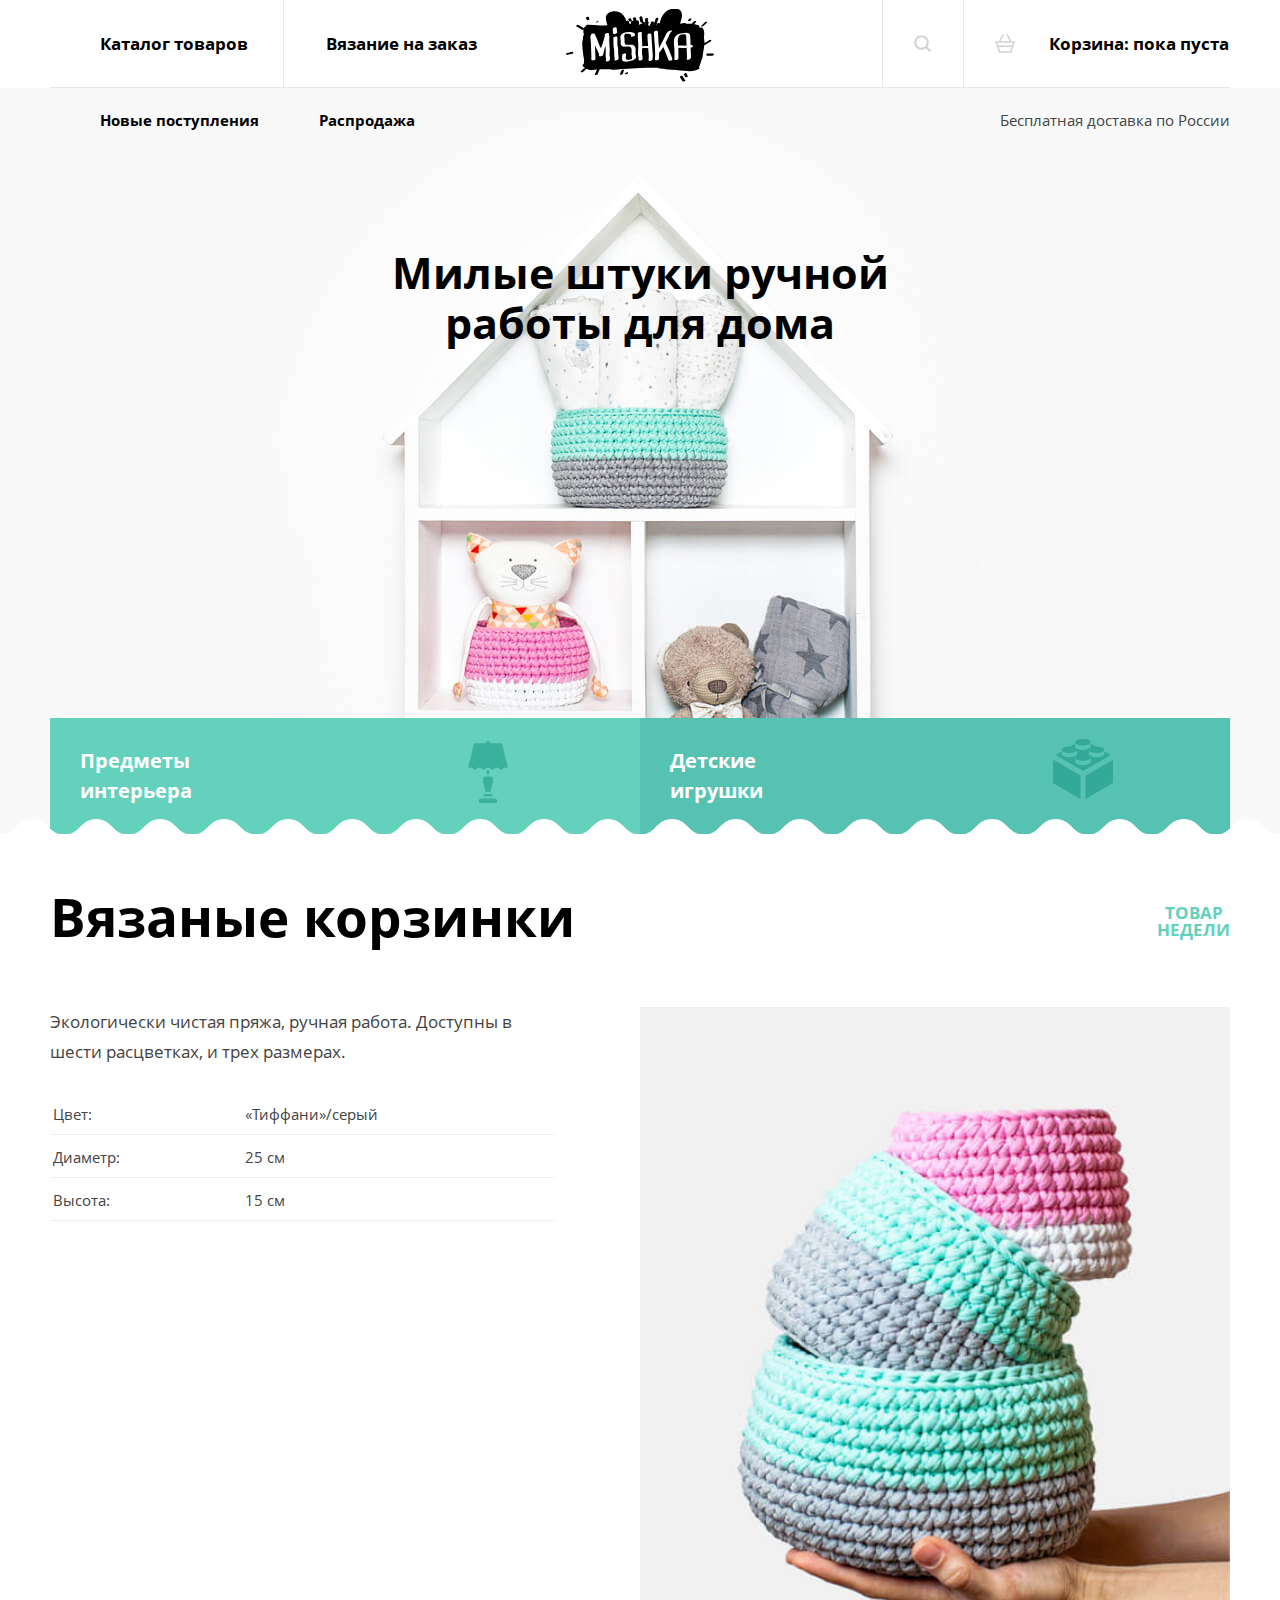
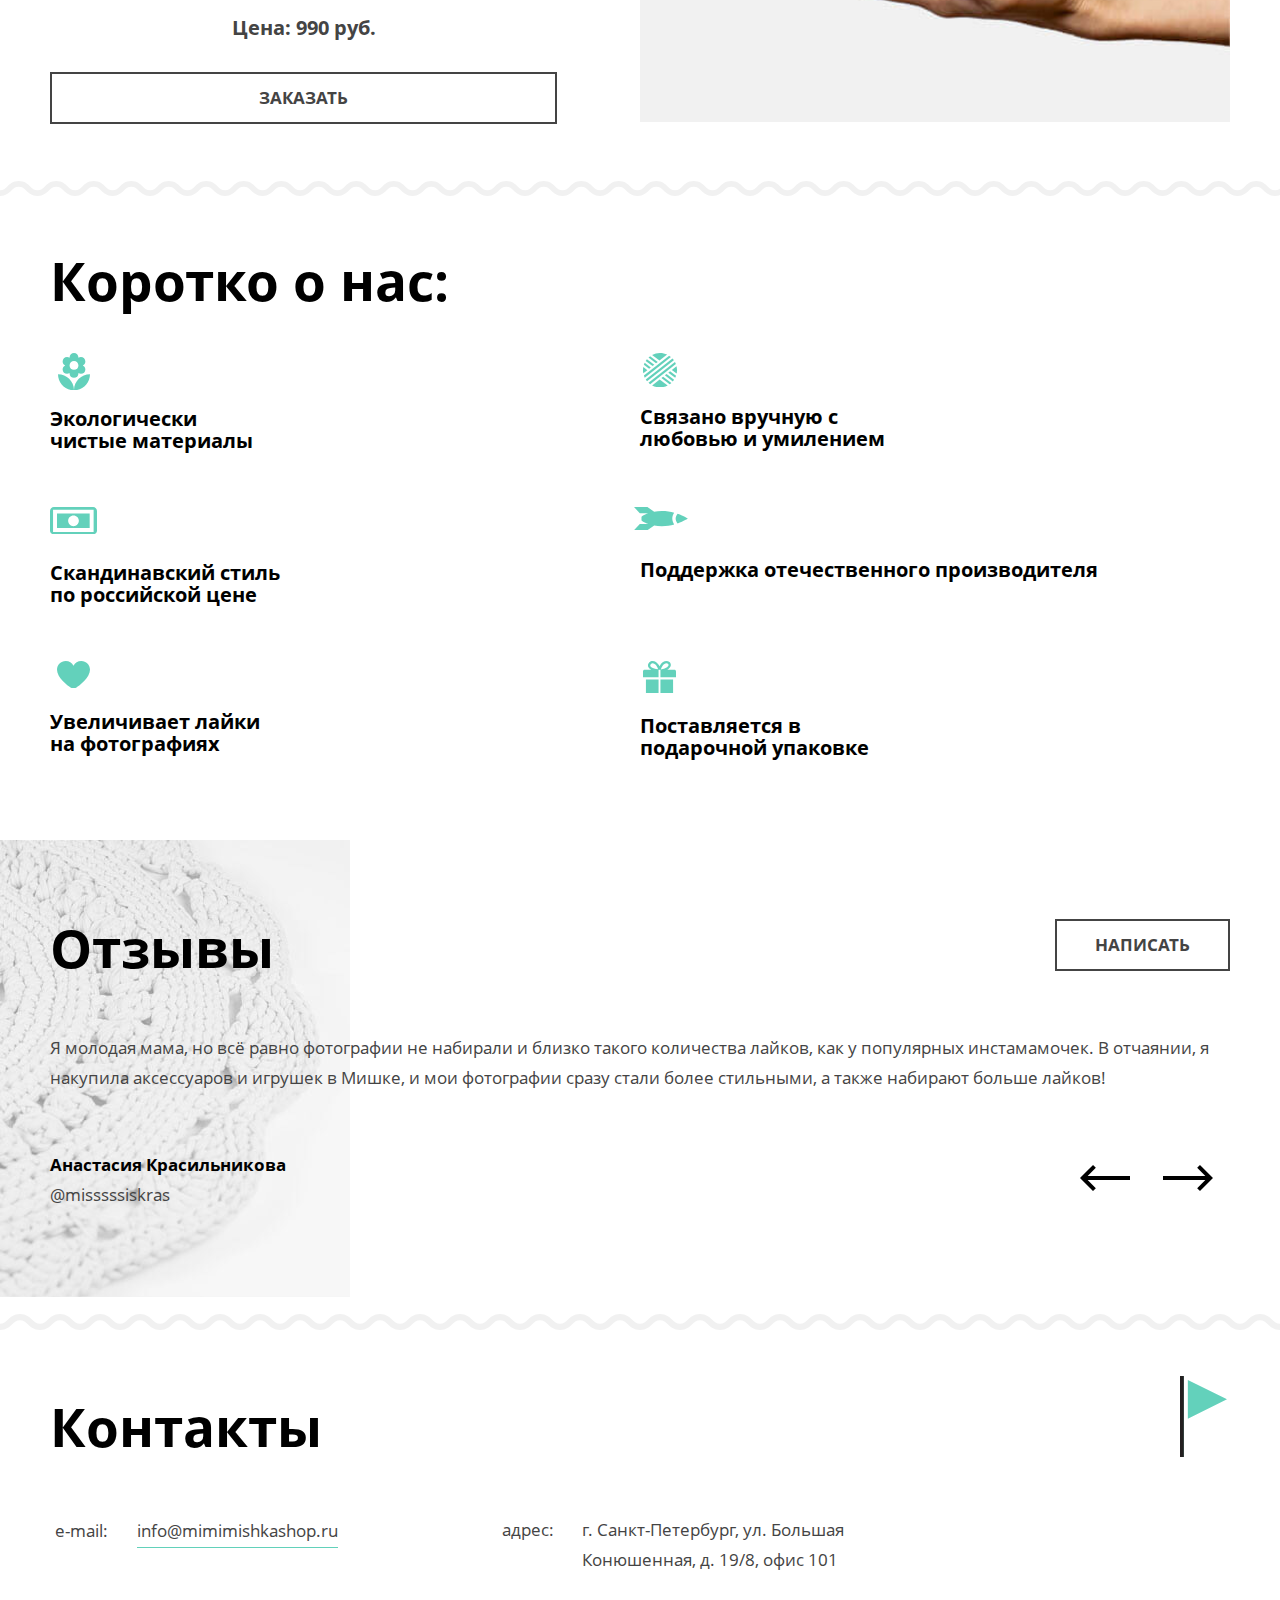
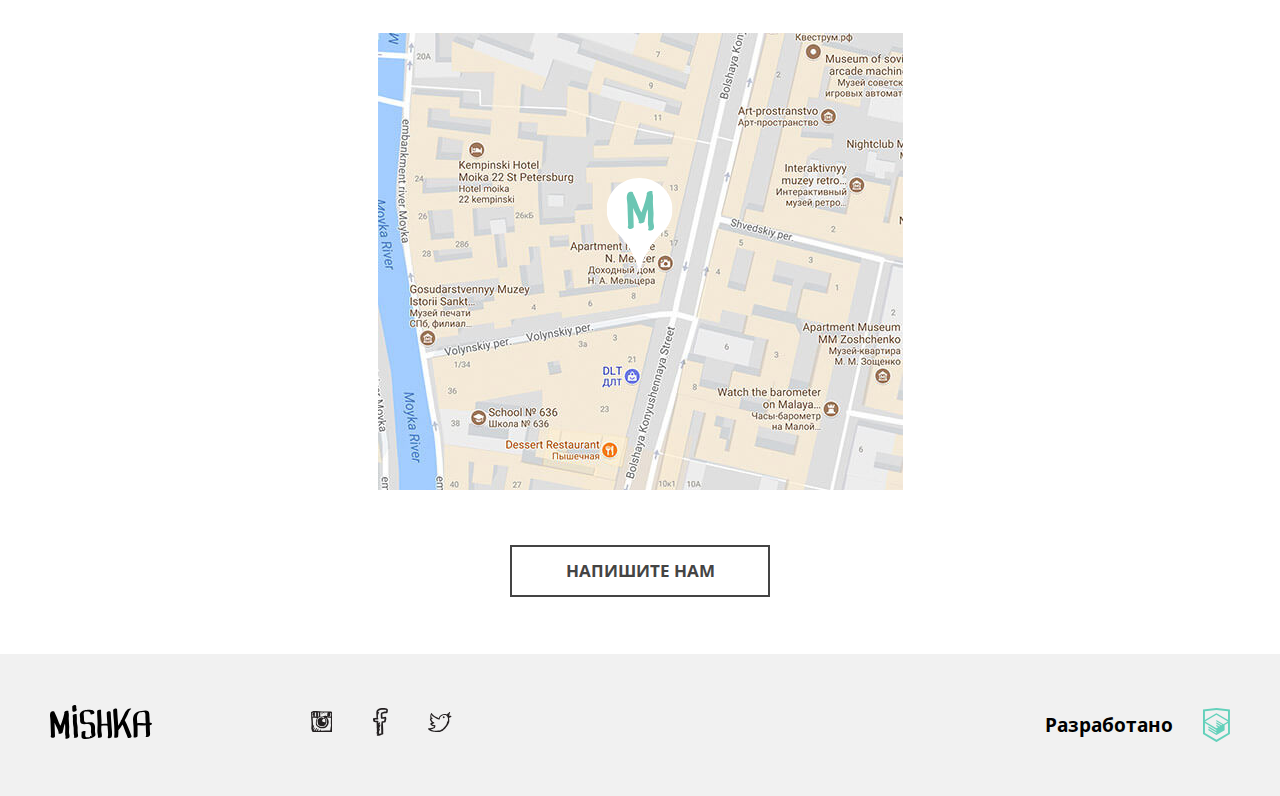
==== commit 267c3463: "Планшетна вёрстка Главной и десктопная вёрстка Навигации" ====
--- a/index.html
+++ b/index.html
@@ -112,8 +112,10 @@
 		<section class="reviews">
 			<h2 class="reviews__title">Отзывы</h2>
 			<p class="reviews__text">Я молодая мама, но всё равно фотографии не набирали и близко такого количества лайков, как у популярных инстамамочек. В отчаянии, я накупила аксессуаров и игрушек в Мишке, и мои фотографии сразу стали более стильными, а также набирают больше лайков!</p>
-			<span class="reviews__author">Анастасия Красильникова</span>
-			<span class="reviews__author-nickname">@misssssiskras</span>
+			<div class="reviews__author-wrapper">
+				<span class="reviews__author">Анастасия Красильникова</span>
+				<span class="reviews__author-nickname">@misssssiskras</span>
+			</div>
 			<p class="reviews__nav">
 				<button class="reviews__prev"><span class="visually-hidden">Предыдущий отзыв</span></button>
 				<button class="reviews__next"><span class="visually-hidden">Следующий отзыв</span></button>
@@ -140,7 +142,7 @@
 	</main>
 
 	<footer class="page__footer">
-		<div class="page__footer-wrapper">
+		<div class="page-footer__wrapper">
 			<a class="page-footer__logo">
 				<picture>
 					<img class="page-footer__logo-image" src="img/logo-footer.svg" alt="Логотип магазина Mishka">
--- a/css/style.css
+++ b/css/style.css
@@ -242,6 +242,56 @@
     content: none;
   }
 }
+@media (min-width: 1250px) {
+  .main-nav {
+    position: relative;
+  }
+  .main-nav::after {
+    content: none;
+  }
+  .main-nav__list {
+    position: relative;
+    width: 100%;
+  }
+  .main-nav__list::after {
+    content: '';
+    position: absolute;
+    bottom: 0;
+    left: 0;
+    width: 100%;
+    height: 1px;
+    background-color: #e7e7e7;
+  }
+  .main-nav__item {
+    width: 234px;
+    box-sizing: border-box;
+  }
+  .main-nav__item--catalog {
+    position: static;
+    order: 1;
+    border-right: 1px solid #e7e7e7;
+  }
+  .main-nav__item--catalog a {
+    padding: 32px 0 32px 50px;
+    text-align: left;
+  }
+  .main-nav__item--order {
+    position: static;
+    order: 2;
+  }
+  .main-nav__item--order a {
+    padding: 32px 0;
+  }
+  .main-nav__item--search {
+    width: 82px;
+    margin-left: auto;
+    order: 3;
+  }
+  .main-nav__item--cart {
+    width: 266px;
+    order: 4;
+  }
+}
 .page-header {
   background-image: url(../img/hero-mobile.jpg);
   background-position: center 65px;
@@ -330,13 +380,14 @@
   .page-header::after {
     content: '';
     position: absolute;
-    bottom: 0;
+    bottom: -1px;
     left: 0;
     width: 100%;
     height: 10px;
     background-image: url(../img/bg-zigzag-fill.svg);
     background-position: 0 0;
     background-repeat: repeat;
+    background-size: cover;
   }
   .page-header__logo {
     width: auto;
@@ -394,6 +445,35 @@
     line-height: 30px;
   }
 }
+@media (min-width: 768px) and (min-width: 769px) {
+  .page-header::after {
+    height: 16px;
+  }
+}
+@media (min-width: 1250px) {
+  .page-header__logo {
+    position: absolute;
+    top: 50%;
+    left: 50%;
+    transform: translate(-50%, -50%);
+  }
+  .page-header__text-wrapper {
+    top: 88px;
+    right: 0;
+    width: 100%;
+    padding: 20px 50px;
+    display: flex;
+    box-sizing: border-box;
+  }
+  .page-header__side-link {
+    display: block;
+    padding-left: 50px;
+    margin-right: 10px;
+  }
+  .page-header__text {
+    margin-left: auto;
+  }
+}
 .top-product {
   position: relative;
   padding: 33px 30px 42px;
@@ -698,13 +778,47 @@
   }
 }
 @media (min-width: 768px) {
+  .about-us {
+    padding: 56px 50px 0;
+    margin-bottom: 81px;
+  }
   .about-us__title {
+    margin-bottom: 44px;
     font-size: 43px;
     line-height: 50px;
   }
   .about-us__list {
+    display: flex;
+    flex-wrap: wrap;
     font-size: 20px;
     line-height: 22px;
+  }
+  .about-us__item {
+    width: 50%;
+    margin-bottom: 55px;
+  }
+  .about-us__item--flower {
+    order: 1;
+  }
+  .about-us__item--money {
+    order: 3;
+  }
+  .about-us__item--heart {
+    margin-bottom: 0;
+    order: 5;
+  }
+  .about-us__item--clew {
+    order: 2;
+  }
+  .about-us__item--rocket {
+    order: 4;
+  }
+  .about-us__item--gift {
+    margin-bottom: 0;
+    order: 6;
+  }
+  .about-us__item br {
+    display: block;
   }
 }
 @media (min-width: 1250px) {
@@ -774,6 +888,8 @@
   position: relative;
   width: 50%;
   height: 50px;
+  margin: 0;
+  padding: 0;
   border: 1px solid #ececec;
   background: none;
 }
@@ -806,12 +922,44 @@
   margin: 0 auto;
 }
 @media (min-width: 768px) {
+  .reviews {
+    position: relative;
+    padding: 79px 50px 120px;
+    display: flex;
+    flex-wrap: wrap;
+    background-image: url(../img/review@1x.jpg);
+    background-position: 0 0;
+    background-repeat: no-repeat;
+  }
+  .reviews::after {
+    height: 16px;
+  }
   .reviews__title {
+    margin-bottom: 57px;
     font-size: 43px;
     line-height: 50px;
   }
   .reviews__text {
+    margin-bottom: 60px;
     font-size: 17px;
+  }
+  .reviews__author-nickname {
+    margin-bottom: 0;
+  }
+  .reviews__nav {
+    width: 167px;
+    margin-left: auto;
+    margin-bottom: 0;
+  }
+  .reviews__prev,
+  .reviews__next {
+    border: none;
+  }
+  .reviews__button {
+    position: absolute;
+    top: 79px;
+    right: 50px;
+    width: 175px;
   }
 }
 @media (min-width: 1250px) {
@@ -907,12 +1055,56 @@
   margin: 0 auto;
 }
 @media (min-width: 768px) {
+  .contacts {
+    position: relative;
+    margin-bottom: 57px;
+  }
+  .contacts::after {
+    content: '';
+    position: absolute;
+    top: 46px;
+    right: 53px;
+    width: 47px;
+    height: 81px;
+    background-image: url(../img/icon-flag.svg);
+    background-position: 0 0;
+    background-repeat: no-repeat;
+  }
+  .contacts__wrapper {
+    padding: 68px 50px 0;
+  }
   .contacts__title {
+    margin-bottom: 56px;
     font-size: 43px;
     line-height: 50px;
   }
   .contacts__table {
+    margin-bottom: 54px;
     font-size: 17px;
+  }
+  .contacts__table tbody {
+    display: flex;
+    flex-wrap: wrap;
+  }
+  .contacts__table tr {
+    width: 50%;
+  }
+  .contacts__table tr:nth-child(2) td {
+    padding: 0;
+  }
+  .contacts__table td:first-child {
+    width: 78px;
+  }
+  .contacts__table td:nth-child(2) {
+    width: auto;
+  }
+  .contacts__map {
+    margin-bottom: 55px;
+  }
+}
+@media (min-width: 768px) and (min-width: 769px) {
+  .contacts__map {
+    background-image: url(../img/map-desktop@1x.jpg);
   }
 }
 @media (min-width: 1250px) {
@@ -924,14 +1116,22 @@
 .page__footer {
   background-color: #f1f1f1;
 }
-.page__footer-wrapper {
+.page-footer__wrapper {
   padding: 25px 30px 23px;
 }
 .page-footer__logo {
   display: none;
 }
 @media (min-width: 768px) {
+  .page-footer__wrapper {
+    display: flex;
+    padding: 51px 50px;
+  }
   .page-footer__logo {
+    display: block;
+    margin-right: 159px;
+  }
+  .page-footer__logo picture {
     display: block;
   }
 }
@@ -954,6 +1154,17 @@
   height: 1px;
   background-color: #e5e5e5;
 }
+@media (min-width: 768px) {
+  .social {
+    margin: 0;
+    padding: 0;
+    width: 141px;
+    align-items: center;
+  }
+  .social::after {
+    content: none;
+  }
+}
 .copyright {
   margin: 0;
   padding: 0;
@@ -975,6 +1186,23 @@
   font-weight: bold;
   color: #000000;
 }
+@media (min-width: 768px) {
+  .copyright {
+    margin: 0;
+    padding: 0;
+    margin-left: auto;
+  }
+  .copyright__link {
+    position: relative;
+    width: 27px;
+    height: 34px;
+  }
+  .copyright__link svg {
+    position: absolute;
+    top: 0;
+    right: 0;
+  }
+}
 .catalog__list {
   list-style-type: none;
   margin: 0;
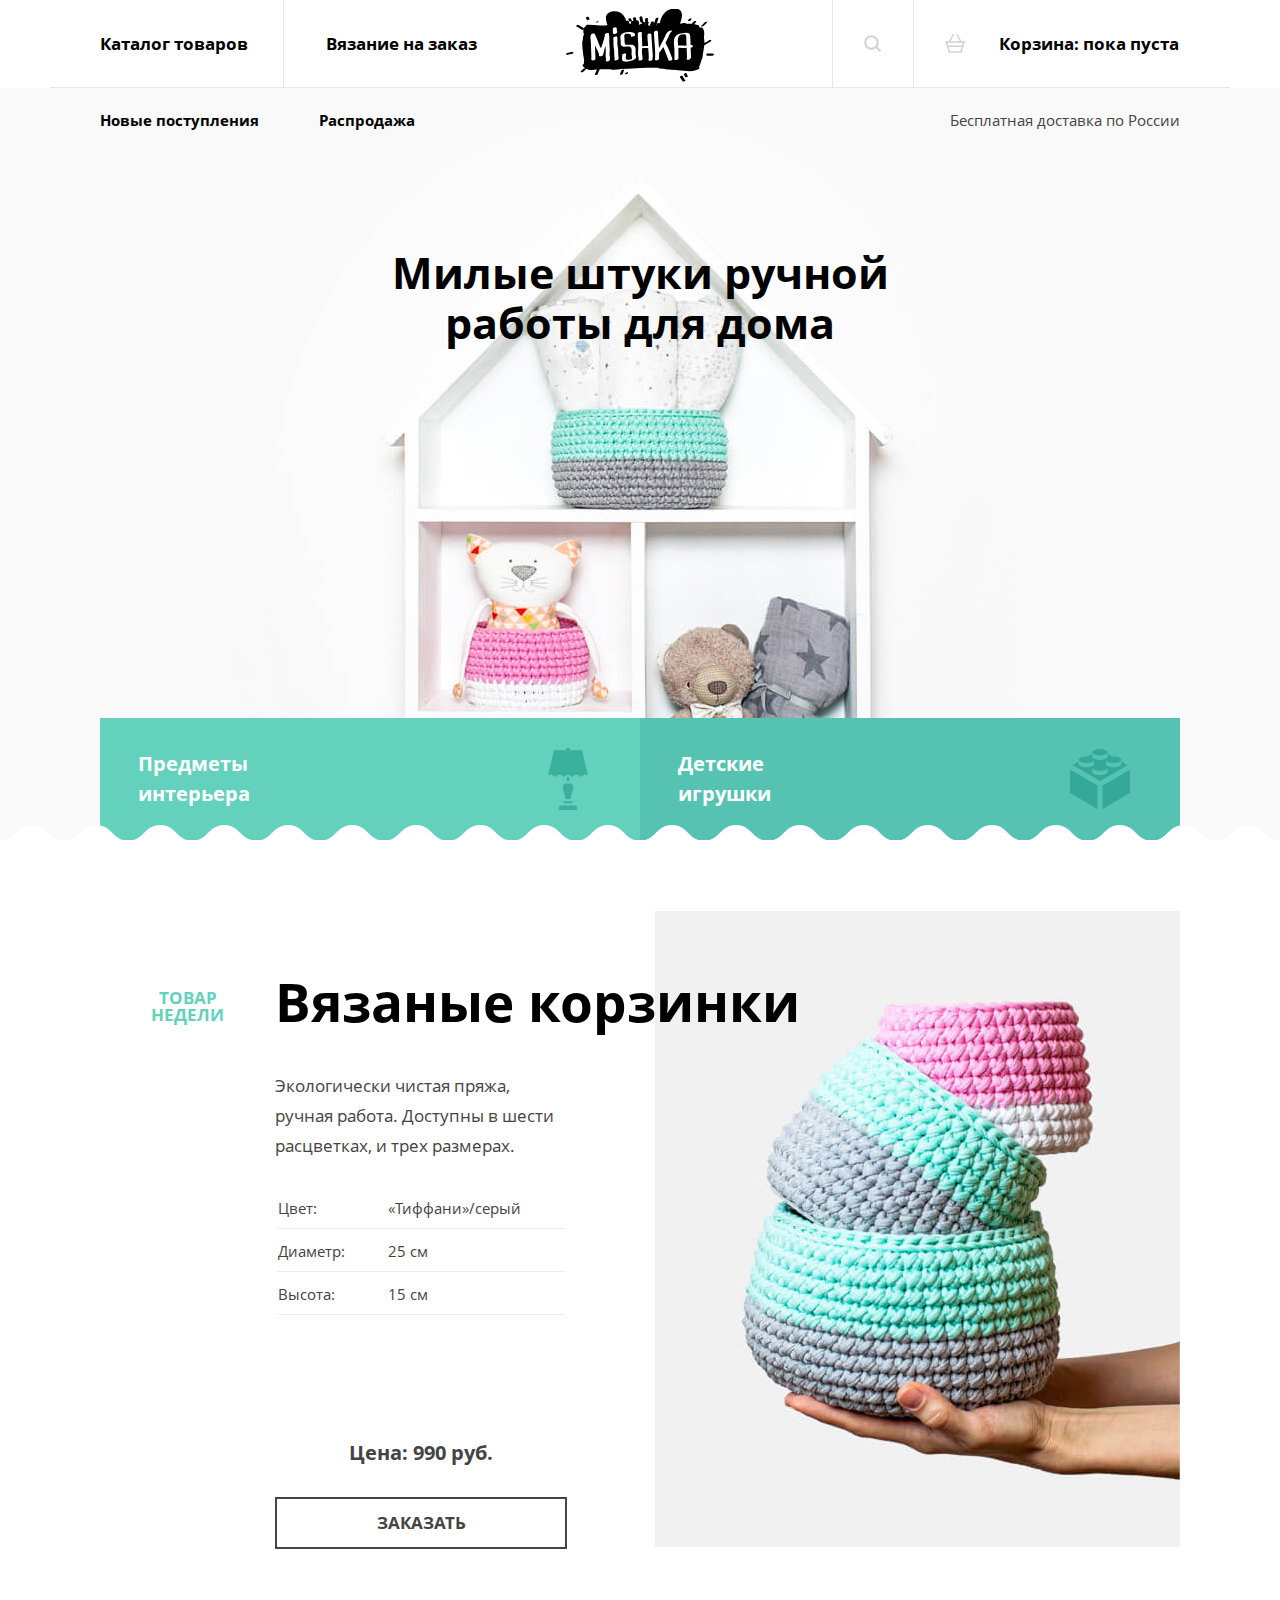
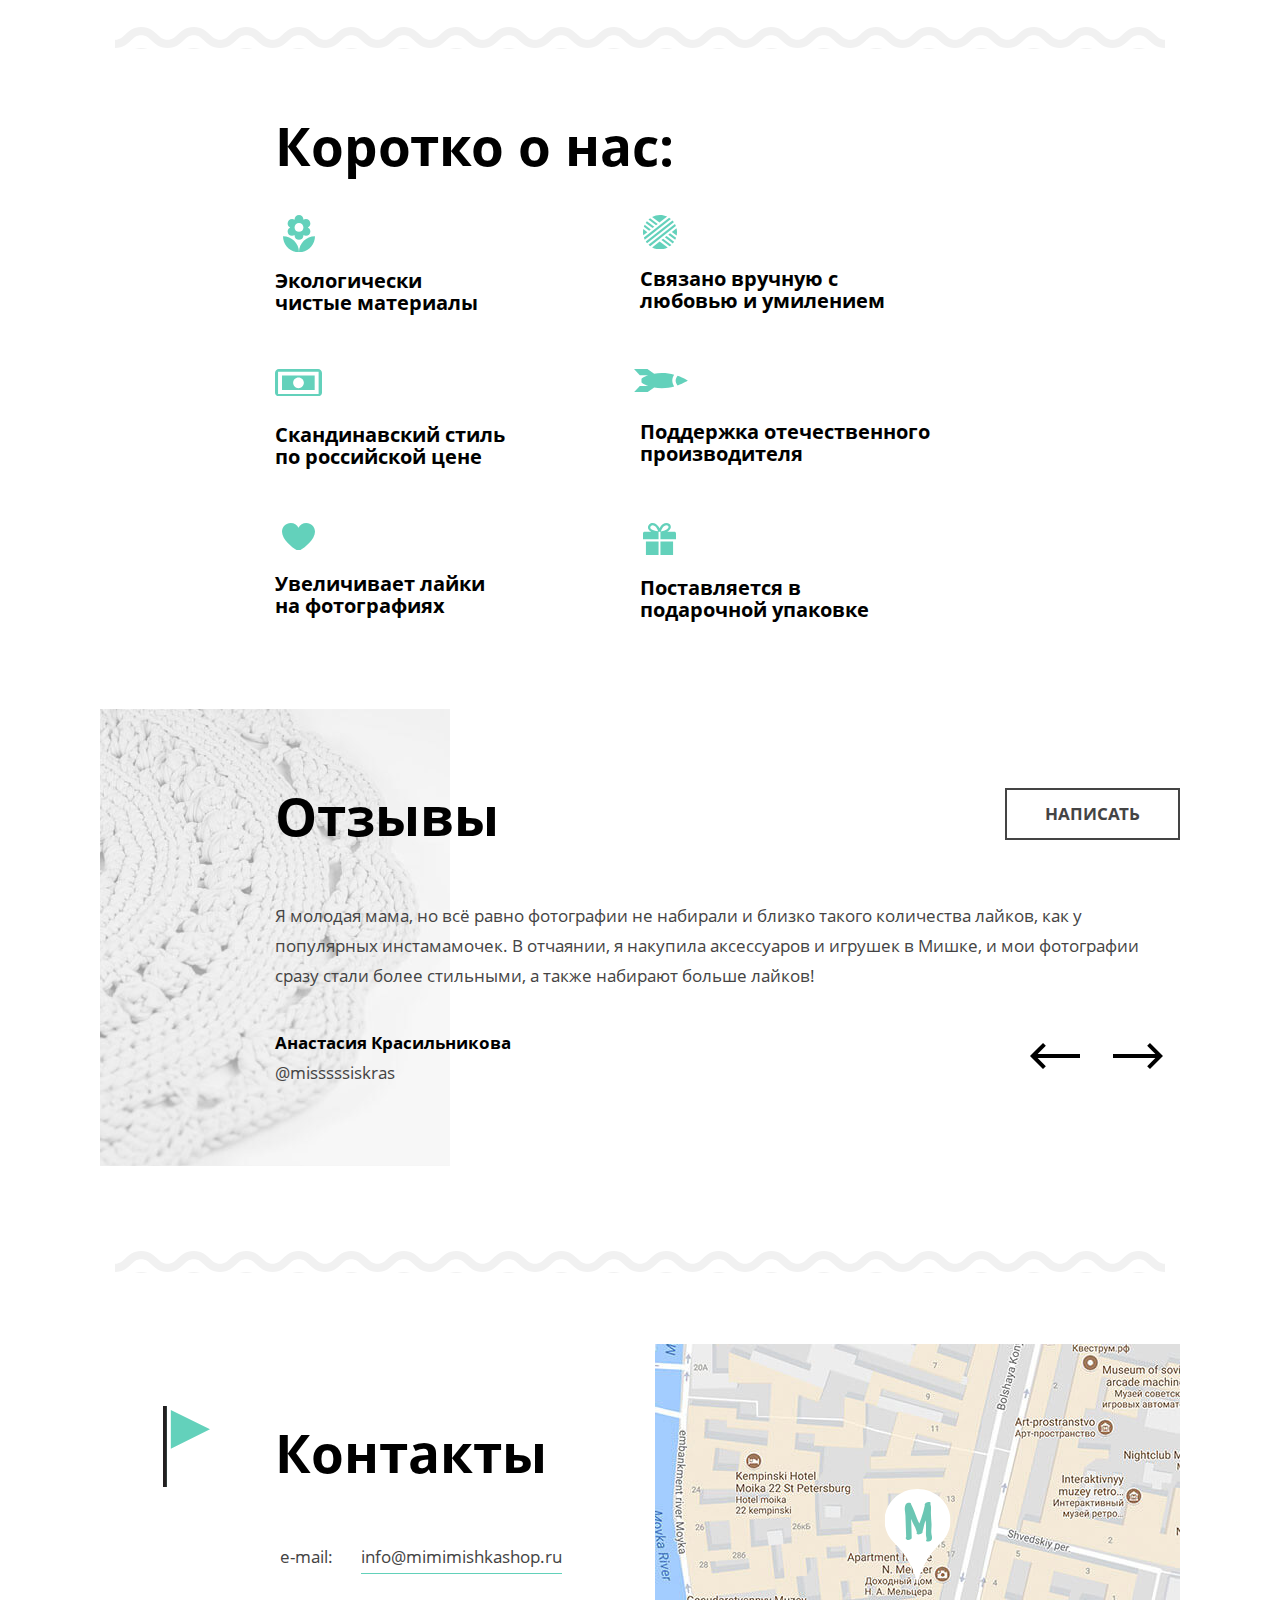
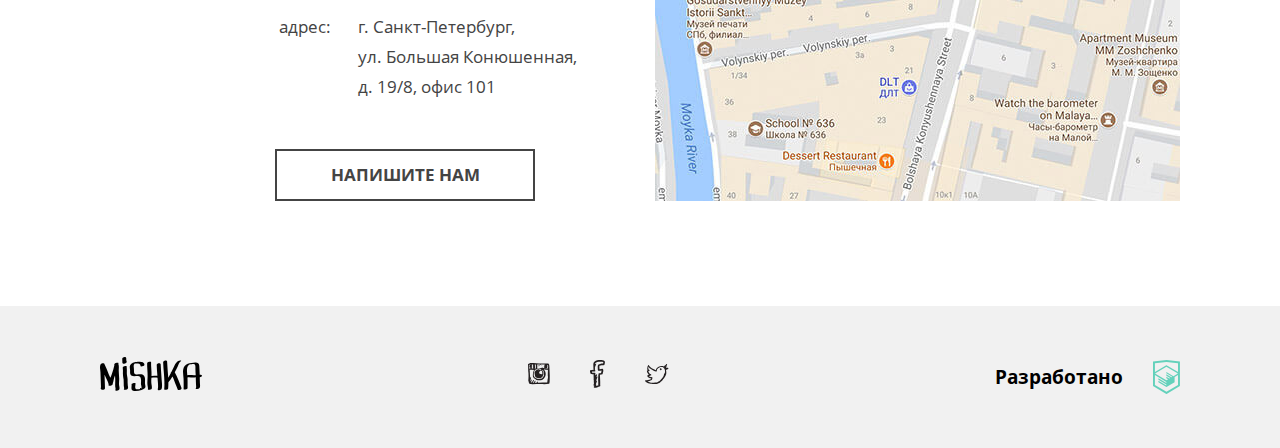
==== commit bf85f1b2: "Десктопная вёрстка Главной" ====
--- a/index.html
+++ b/index.html
@@ -132,7 +132,7 @@
 					</tr>
 					<tr>
 						<td>адрес:</td>
-						<td>г. Санкт-Петербург, ул. Большая Конюшенная, д. 19/8, офис 101</td>
+						<td>г. Санкт-Петербург, <br> ул. Большая Конюшенная, <br> д. 19/8, офис 101</td>
 					</tr>
 				</table>
 			</div>
--- a/css/style.css
+++ b/css/style.css
@@ -252,6 +252,7 @@
   .main-nav__list {
     position: relative;
     width: 100%;
+    padding-right: 50px;
   }
   .main-nav__list::after {
     content: '';
@@ -435,6 +436,7 @@
     width: 100%;
     padding: 0 50px;
     display: flex;
+    flex-wrap: wrap;
     box-sizing: border-box;
   }
   .page-header__link-wrapper li {
@@ -451,6 +453,10 @@
   }
 }
 @media (min-width: 1250px) {
+  .page-header {
+    background-image: url(../img/hero-desktop@1x.jpg);
+    background-position: center 89px;
+  }
   .page-header__logo {
     position: absolute;
     top: 50%;
@@ -461,7 +467,7 @@
     top: 88px;
     right: 0;
     width: 100%;
-    padding: 20px 50px;
+    padding: 20px 100px 0 50px;
     display: flex;
     box-sizing: border-box;
   }
@@ -472,6 +478,21 @@
   }
   .page-header__text {
     margin-left: auto;
+  }
+  .page-header__text {
+    margin-bottom: 352px;
+  }
+  .page-header__link-wrapper {
+    padding: 0 100px;
+  }
+  .page-header__link {
+    padding: 31px 38px;
+  }
+  .page-header__link--interior {
+    background-position: 448px 30px;
+  }
+  .page-header__link--toy {
+    background-position: 430px 31px;
   }
 }
 .top-product {
@@ -636,9 +657,46 @@
   }
 }
 @media (min-width: 1250px) {
+  .top-product {
+    position: relative;
+    padding: 71px 100px 96px;
+  }
+  .top-product::after {
+    left: 50%;
+    width: 1050px;
+    height: 22px;
+    transform: translateX(-50%);
+  }
+  .top-product__title-wrapper {
+    position: absolute;
+    top: 133px;
+    left: 100px;
+    z-index: 1;
+    flex-direction: row-reverse;
+    justify-content: flex-end;
+  }
   .top-product__title {
     font-size: 53px;
     line-height: 57px;
+  }
+  .top-product__name {
+    width: 175px;
+    margin-left: 0;
+  }
+  .top-product__content-wrapper {
+    padding-left: 175px;
+  }
+  .top-product__text-wrapper {
+    width: 292px;
+    padding-top: 160px;
+    margin-right: auto;
+  }
+  .top-product__picture {
+    width: 525px;
+  }
+  .top-product__price-wrapper {
+    width: 292px;
+    margin-left: 175px;
   }
 }
 .button {
@@ -822,7 +880,12 @@
   }
 }
 @media (min-width: 1250px) {
+  .about-us {
+    padding: 68px 275px 0;
+    margin-bottom: 88px;
+  }
   .about-us__title {
+    margin-bottom: 41px;
     font-size: 53px;
     line-height: 57px;
   }
@@ -963,9 +1026,25 @@
   }
 }
 @media (min-width: 1250px) {
+  .reviews {
+    padding: 78px 100px 185px 275px;
+    background-position: 100px 0;
+  }
+  .reviews::after {
+    width: 1050px;
+    height: 22px;
+    left: 50%;
+    transform: translateX(-50%);
+  }
   .reviews__title {
     font-size: 53px;
     line-height: 57px;
+  }
+  .reviews__text {
+    margin-bottom: 40px;
+  }
+  .reviews__button {
+    right: 100px;
   }
 }
 .contacts {
@@ -1003,6 +1082,9 @@
 }
 .contacts__table td:nth-child(2) {
   width: 70%;
+}
+.contacts__table br {
+  display: block;
 }
 .contacts__email span {
   position: relative;
@@ -1108,9 +1190,52 @@
   }
 }
 @media (min-width: 1250px) {
+  .contacts {
+    padding: 71px 100px 0 275px;
+    margin-bottom: 105px;
+    display: flex;
+  }
+  .contacts::after {
+    top: 133px;
+    left: 163px;
+  }
+  .contacts__wrapper {
+    padding: 80px 0 0;
+  }
   .contacts__title {
     font-size: 53px;
     line-height: 57px;
+  }
+  .contacts__table {
+    margin-bottom: 0;
+  }
+  .contacts__table tbody {
+    flex-direction: column;
+  }
+  .contacts__table tr {
+    width: 100%;
+  }
+  .contacts__table tr:first-child {
+    margin-bottom: 35px;
+  }
+  .contacts__table td:first-child {
+    width: 77px;
+  }
+  .contacts__table td:nth-child(2n) {
+    width: 221px;
+  }
+  .contacts__table br {
+    display: block;
+  }
+  .contacts__map {
+    width: 525px;
+    margin-left: auto;
+    margin-bottom: 0;
+  }
+  .contacts__button {
+    position: absolute;
+    bottom: 0;
+    left: 275px;
   }
 }
 .page__footer {
@@ -1133,6 +1258,14 @@
   }
   .page-footer__logo picture {
     display: block;
+  }
+}
+@media (min-width: 1250px) {
+  .page-footer__wrapper {
+    padding: 51px 100px;
+  }
+  .page-footer__logo {
+    margin-right: auto;
   }
 }
 .social {
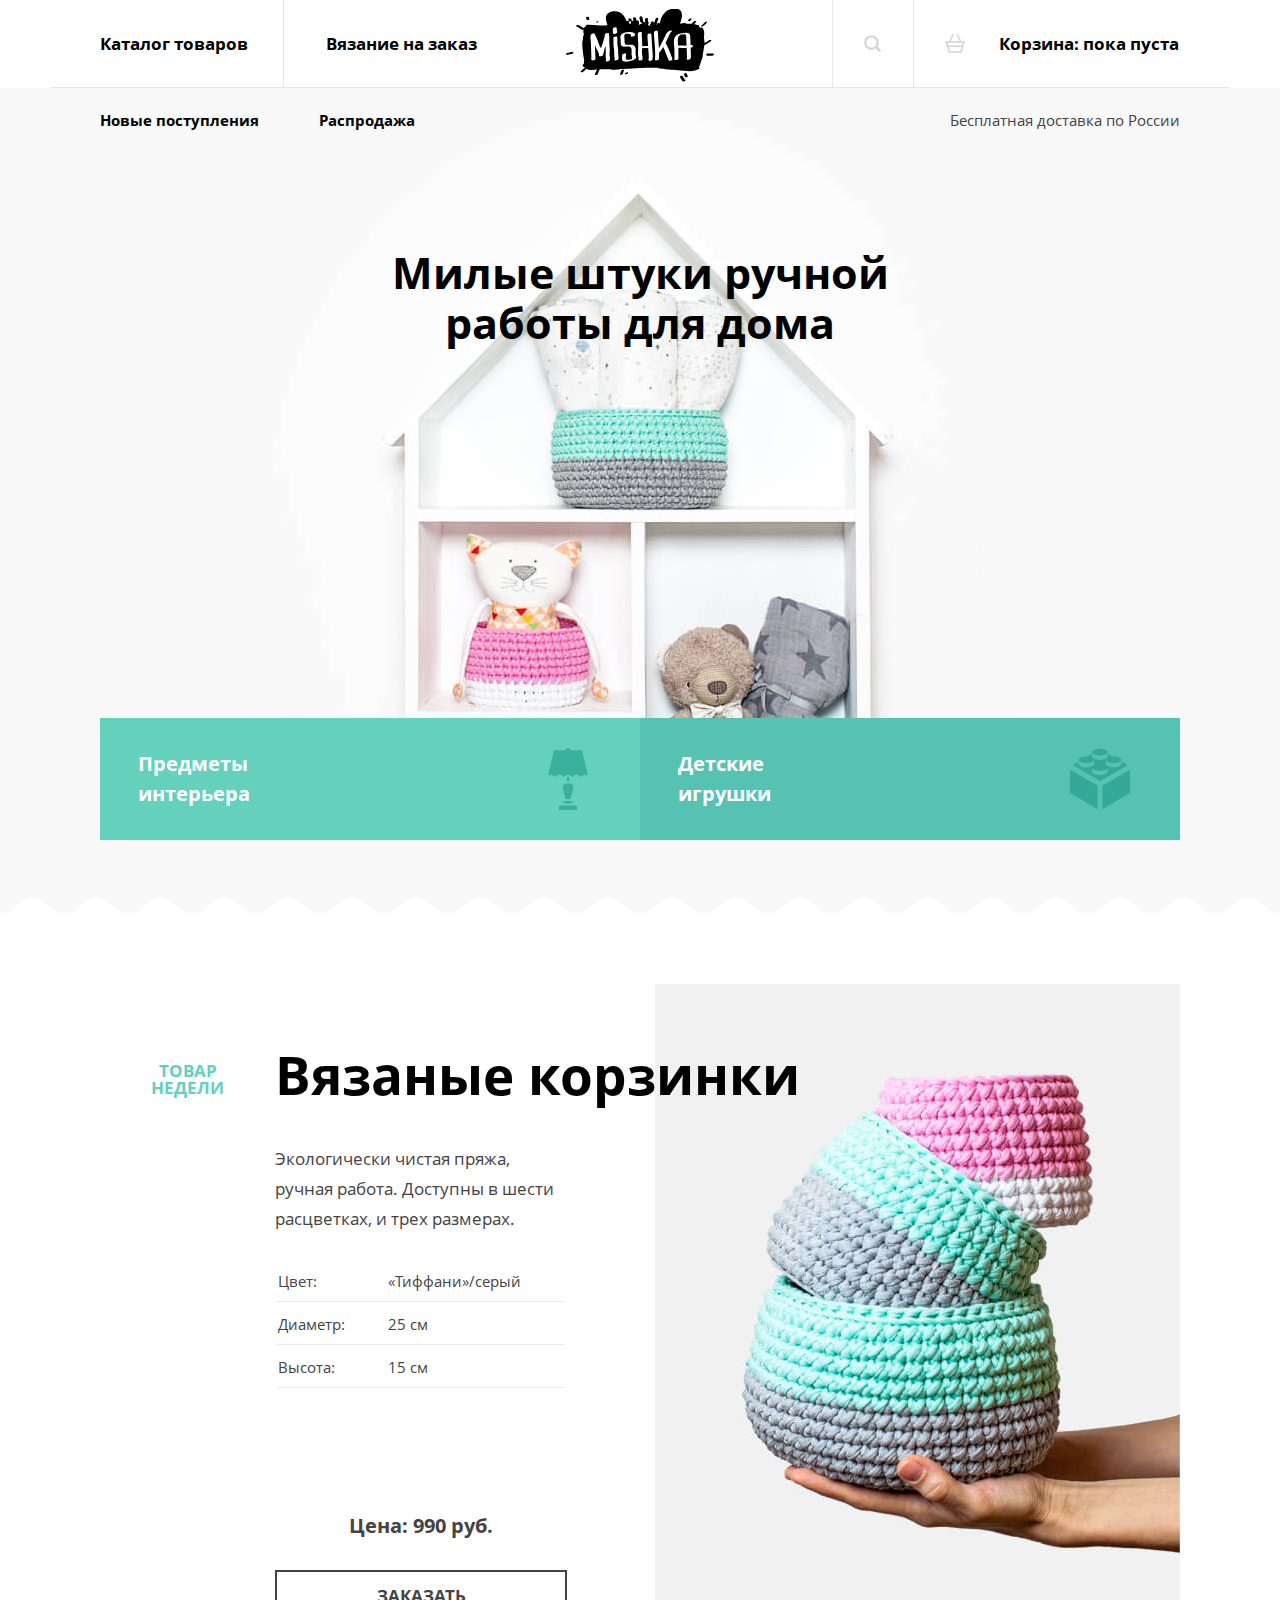
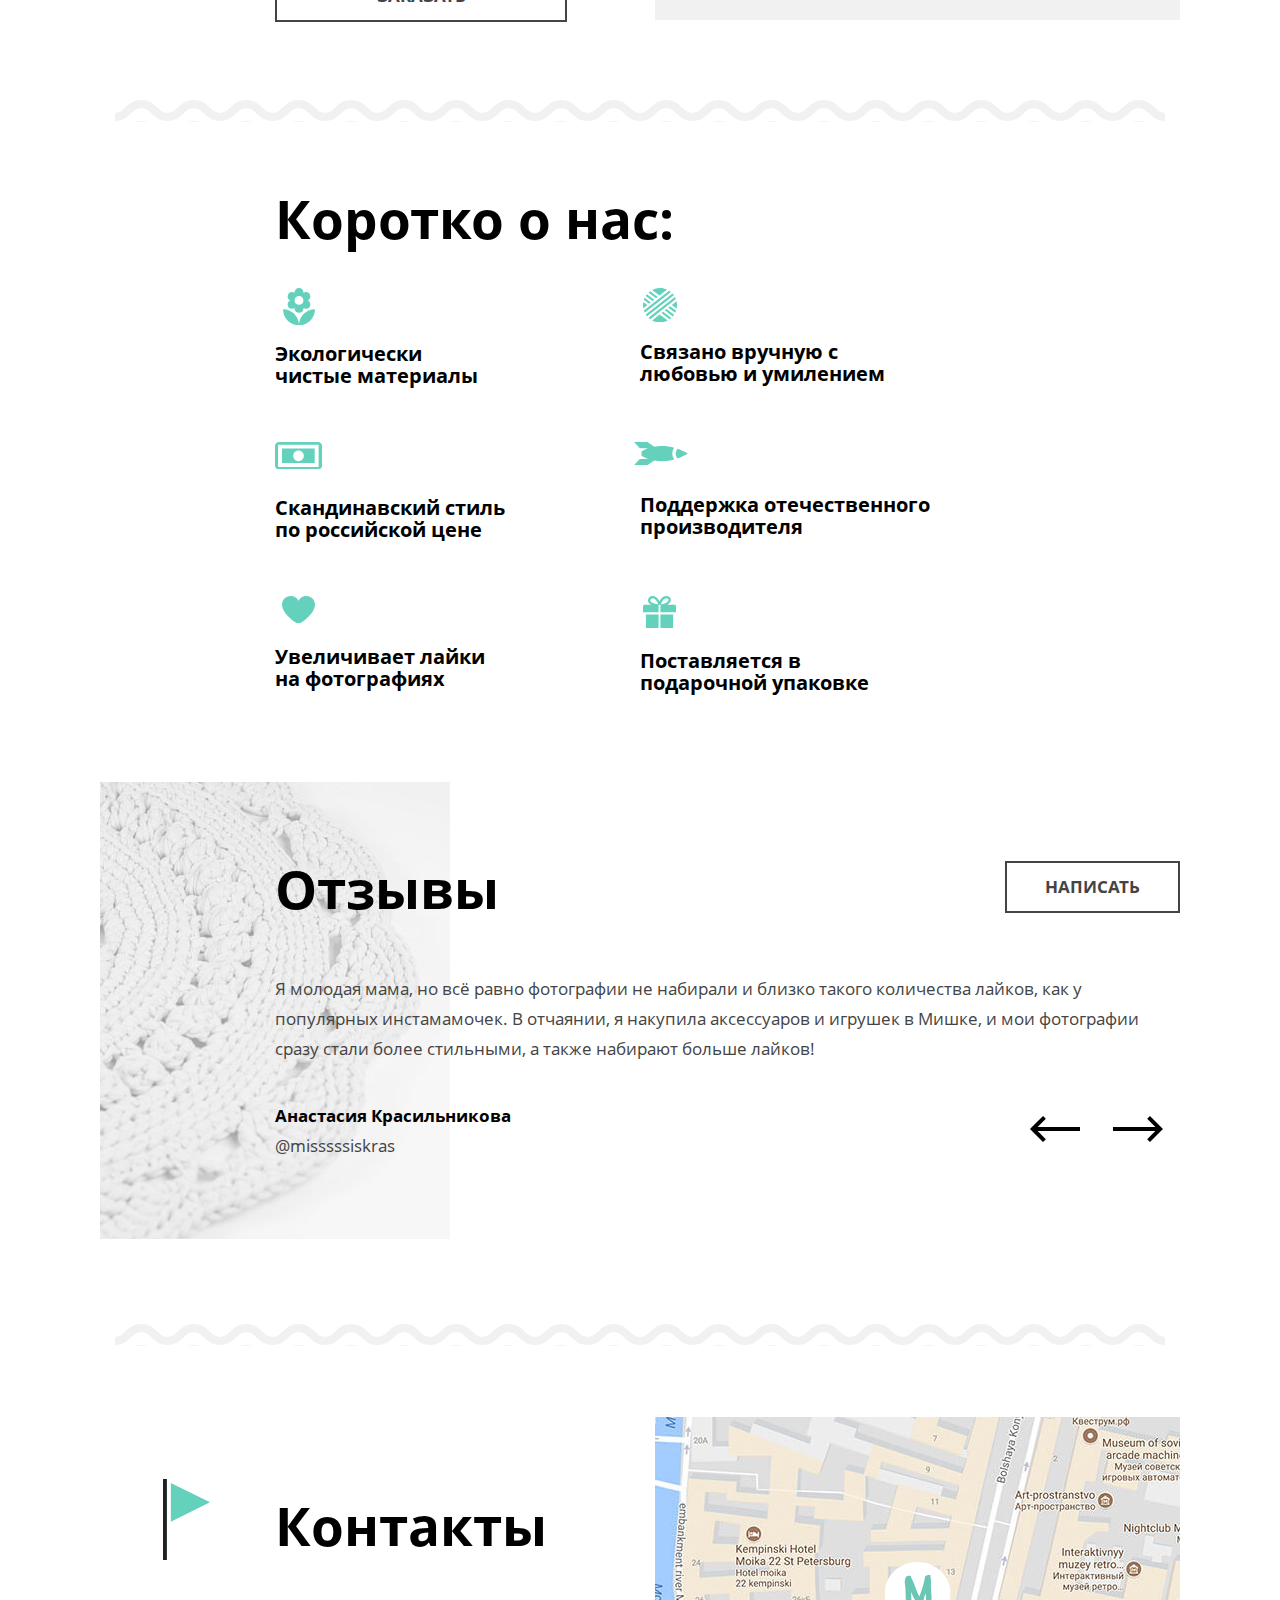
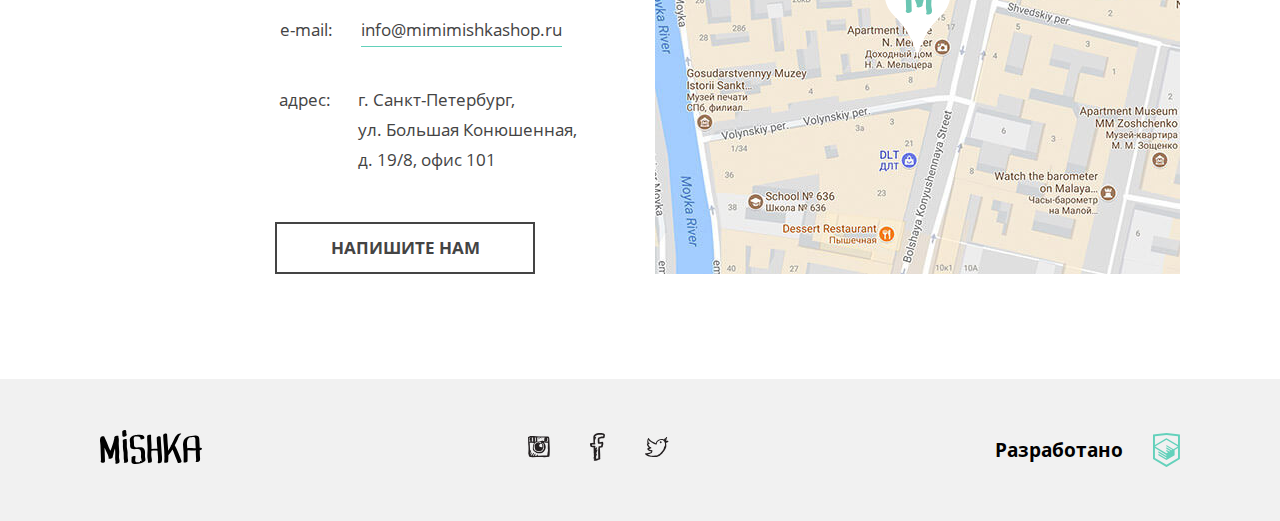
==== commit 7dba33af: "Мобильная вёрстка Каталога" ====
--- a/index.html
+++ b/index.html
@@ -13,7 +13,7 @@
 
 <body>
 	<header class="page-header page-header--main">
-		<nav class="main-nav main-nav--closed">
+		<nav class="main-nav main-nav--index main-nav--closed">
 			<a class="page-header__logo">
 				<picture>
 					<source media="(min-width: 1250px)" srcset="img/logo-desktop.svg">
@@ -52,7 +52,7 @@
 			<a class="page-header__side-link" href="#">Распродажа</a>
 			<span class="page-header__text">Бесплатная доставка по России</span>
 		</p>
-		<h1 class="page-header__title">Милые штуки ручной <br> работы для дома</h1>
+		<h1 class="page-header__title page-header__title--index">Милые штуки ручной <br> работы для дома</h1>
 		<ul class="page-header__link-wrapper">
 			<li>
 				<a class="page-header__link page-header__link--interior" href="#">Предметы <br> интерьера</a>
--- a/css/style.css
+++ b/css/style.css
@@ -56,11 +56,14 @@
 }
 .main-nav {
   position: relative;
-  margin-bottom: 75px;
+  margin-bottom: 73px;
   font-family: "OpenSansBold";
   font-size: 17px;
   color: #000000;
   background-color: #ffffff;
+}
+.main-nav--index {
+  margin-bottom: 75px;
 }
 .main-nav__list {
   list-style-type: none;
@@ -294,13 +297,17 @@
   }
 }
 .page-header {
+  padding-bottom: 73px;
+  background-color: #f1f1f1;
+}
+.page-header--main {
   background-image: url(../img/hero-mobile.jpg);
   background-position: center 65px;
   background-repeat: no-repeat;
   background-color: #f9f9f9;
 }
 @media (min-width: 321px) {
-  .page-header {
+  .page-header--main {
     background-image: url(../img/hero-tablet.jpg@1x.jpg);
     background-size: auto 373px;
   }
@@ -333,13 +340,15 @@
 .page-header__title {
   margin: 0;
   padding: 0;
-  margin-bottom: 120px;
   font-family: "OpenSansBold";
   font-style: 27px;
   line-height: 30px;
   font-weight: bold;
   text-align: center;
   color: #000000;
+}
+.page-header__title--index {
+  margin-bottom: 120px;
 }
 .page-header__link-wrapper {
   list-style-type: none;
@@ -1336,29 +1345,79 @@
     right: 0;
   }
 }
+.catalog {
+  padding: 30px;
+}
 .catalog__list {
   list-style-type: none;
   margin: 0;
   padding: 0;
 }
+.catalog__item {
+  margin-bottom: 30px;
+}
+.catalog__item:last-child {
+  margin-bottom: 0;
+}
+.catalog__item picture {
+  display: block;
+  width: 100%;
+}
+.catalog__image {
+  width: 100%;
+}
+.catalog__item-wrapper {
+  position: relative;
+  padding: 26px 30px 25px;
+  margin-top: -6.5px;
+  border: 1px solid #ededed;
+}
 .catalog__name {
+  margin: 0;
+  padding: 0;
+  margin-bottom: 5px;
   font-family: "OpenSansBold";
   font-size: 17px;
   font-weight: bold;
   color: #000000;
 }
 .catalog__characteristics {
+  position: relative;
+  margin: 0;
+  padding: 0;
+  width: 100%;
+  padding-bottom: 18px;
   font-family: "OpenSans";
   font-size: 13px;
   line-height: 30px;
   font-weight: normal;
 }
+.catalog__characteristics::after {
+  content: '';
+  position: absolute;
+  bottom: 0;
+  left: 0;
+  width: 100%;
+  height: 1px;
+  background-color: #ececec;
+}
 .catalog__price {
+  display: block;
+  margin-top: 23px;
   font-family: "OpenSansBold";
   font-size: 15px;
   line-height: 24px;
   font-weight: bold;
   color: #000000;
+}
+.catalog__button {
+  position: absolute;
+  bottom: 26px;
+  right: 26px;
+  margin: 0;
+  padding: 0;
+  border: none;
+  background: none;
 }
 @media (min-width: 768px) {
   .catalog__name {
@@ -1372,18 +1431,69 @@
     font-size: 17px;
   }
 }
+.video {
+  padding: 0 30px;
+  margin-bottom: 58px;
+}
+.video-wrapper {
+  padding: 25px 0 30px 0;
+  border: 1px solid #ededed;
+}
 .video__title {
+  margin: 0;
+  padding: 0;
+  padding-left: 90px;
+  margin-bottom: 20px;
+  min-height: 48px;
   font-family: "OpenSansBold";
   font-size: 17px;
   line-height: 24px;
   font-weight: bold;
   color: #000000;
+  background-image: url(../img/icon-video.svg);
+  background-position: 33px 5px;
+  background-repeat: no-repeat;
+}
+.video__player {
+  position: relative;
+  width: calc(100% + 2px);
+  margin-left: -1px;
+}
+.video__player picture {
+  width: 100%;
+  display: block;
+}
+.video__image {
+  width: 100%;
+}
+.video__player-button {
+  position: absolute;
+  top: 50%;
+  left: 50%;
+  margin: 0;
+  padding: 0;
+  width: 101px;
+  height: 77px;
+  transform: translate(-50%, -50%);
+  border: none;
+  background: none;
+  background-image: url(../img/icon-play.svg);
+  background-position: 0 0;
+  background-repeat: no-repeat;
 }
 .video__text {
+  margin: 0;
+  padding: 0;
+  padding: 28px 34px 0;
+  margin-bottom: 22px;
   font-family: "OpenSans";
   font-size: 13px;
   line-height: 24px;
   font-weight: normal;
+}
+.video__button {
+  width: 192px;
+  margin: 0 auto;
 }
 @media (min-width: 768px) {
   .video__title {
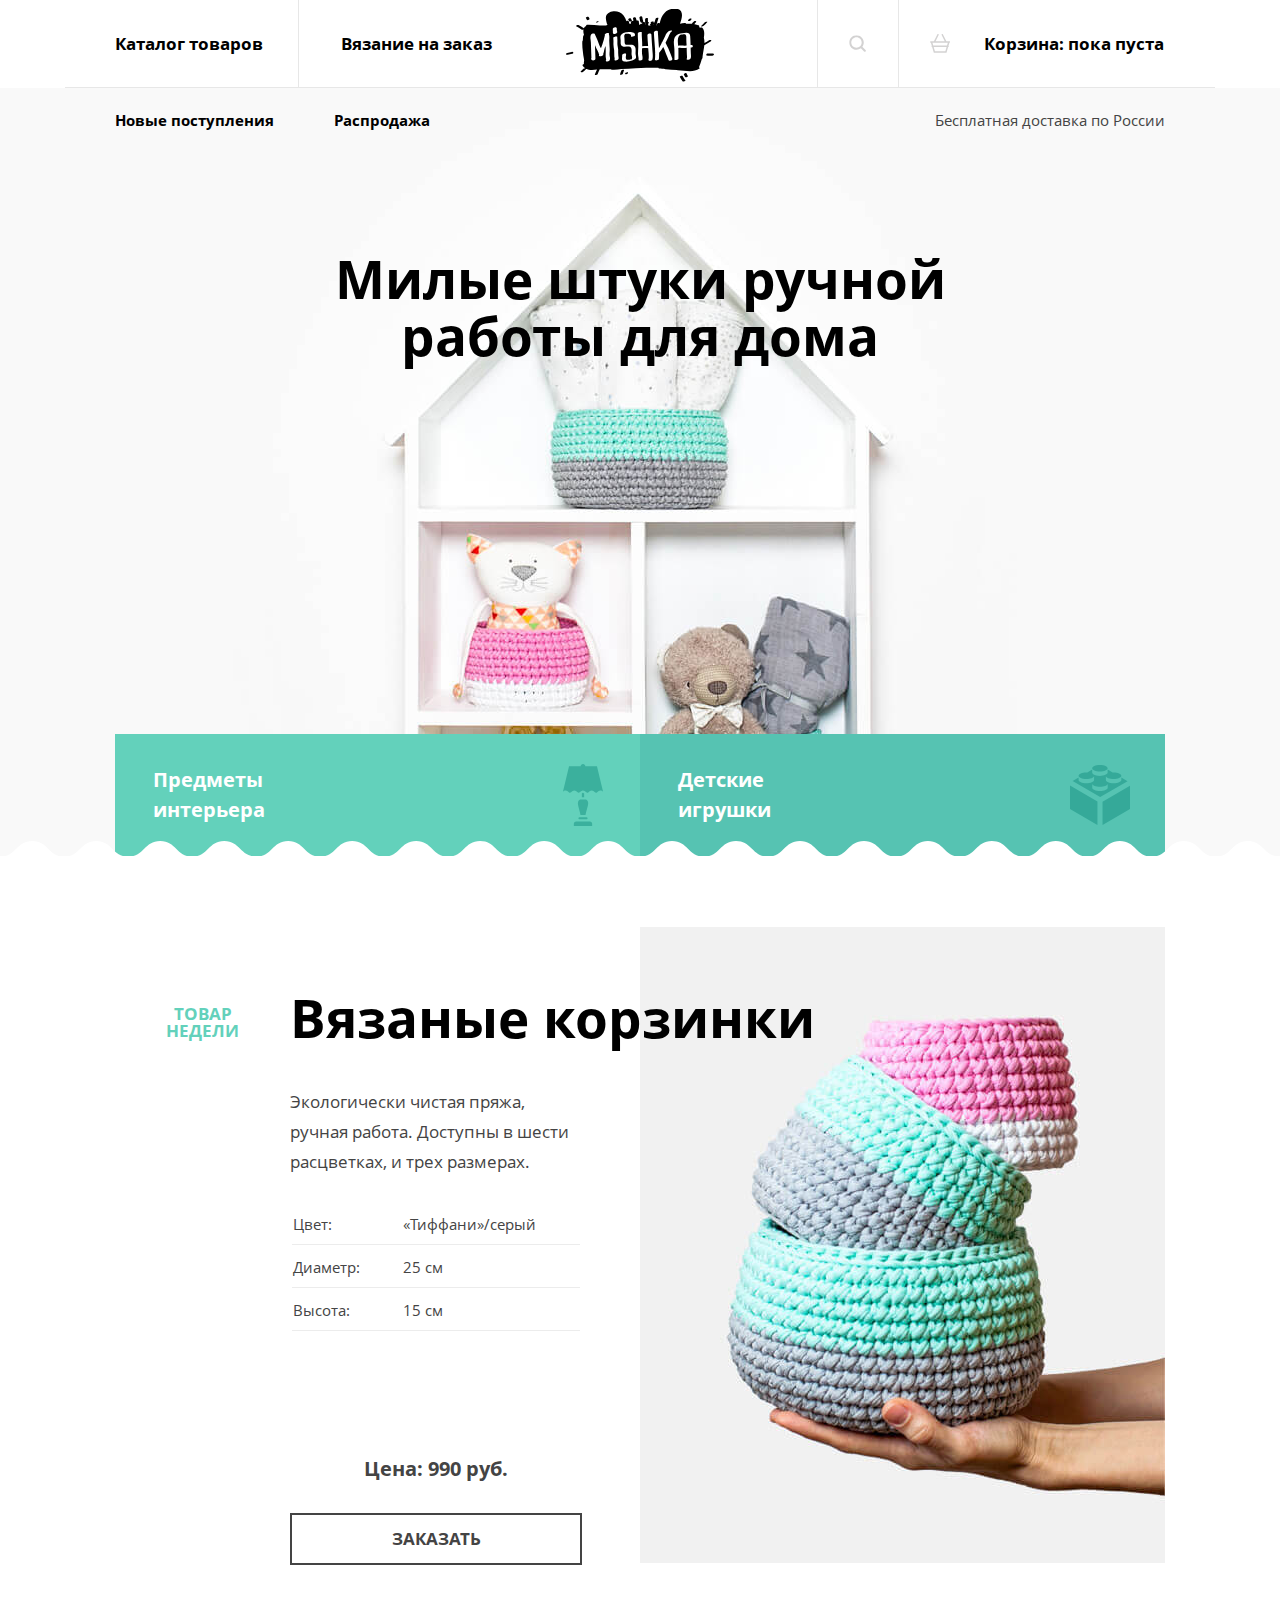
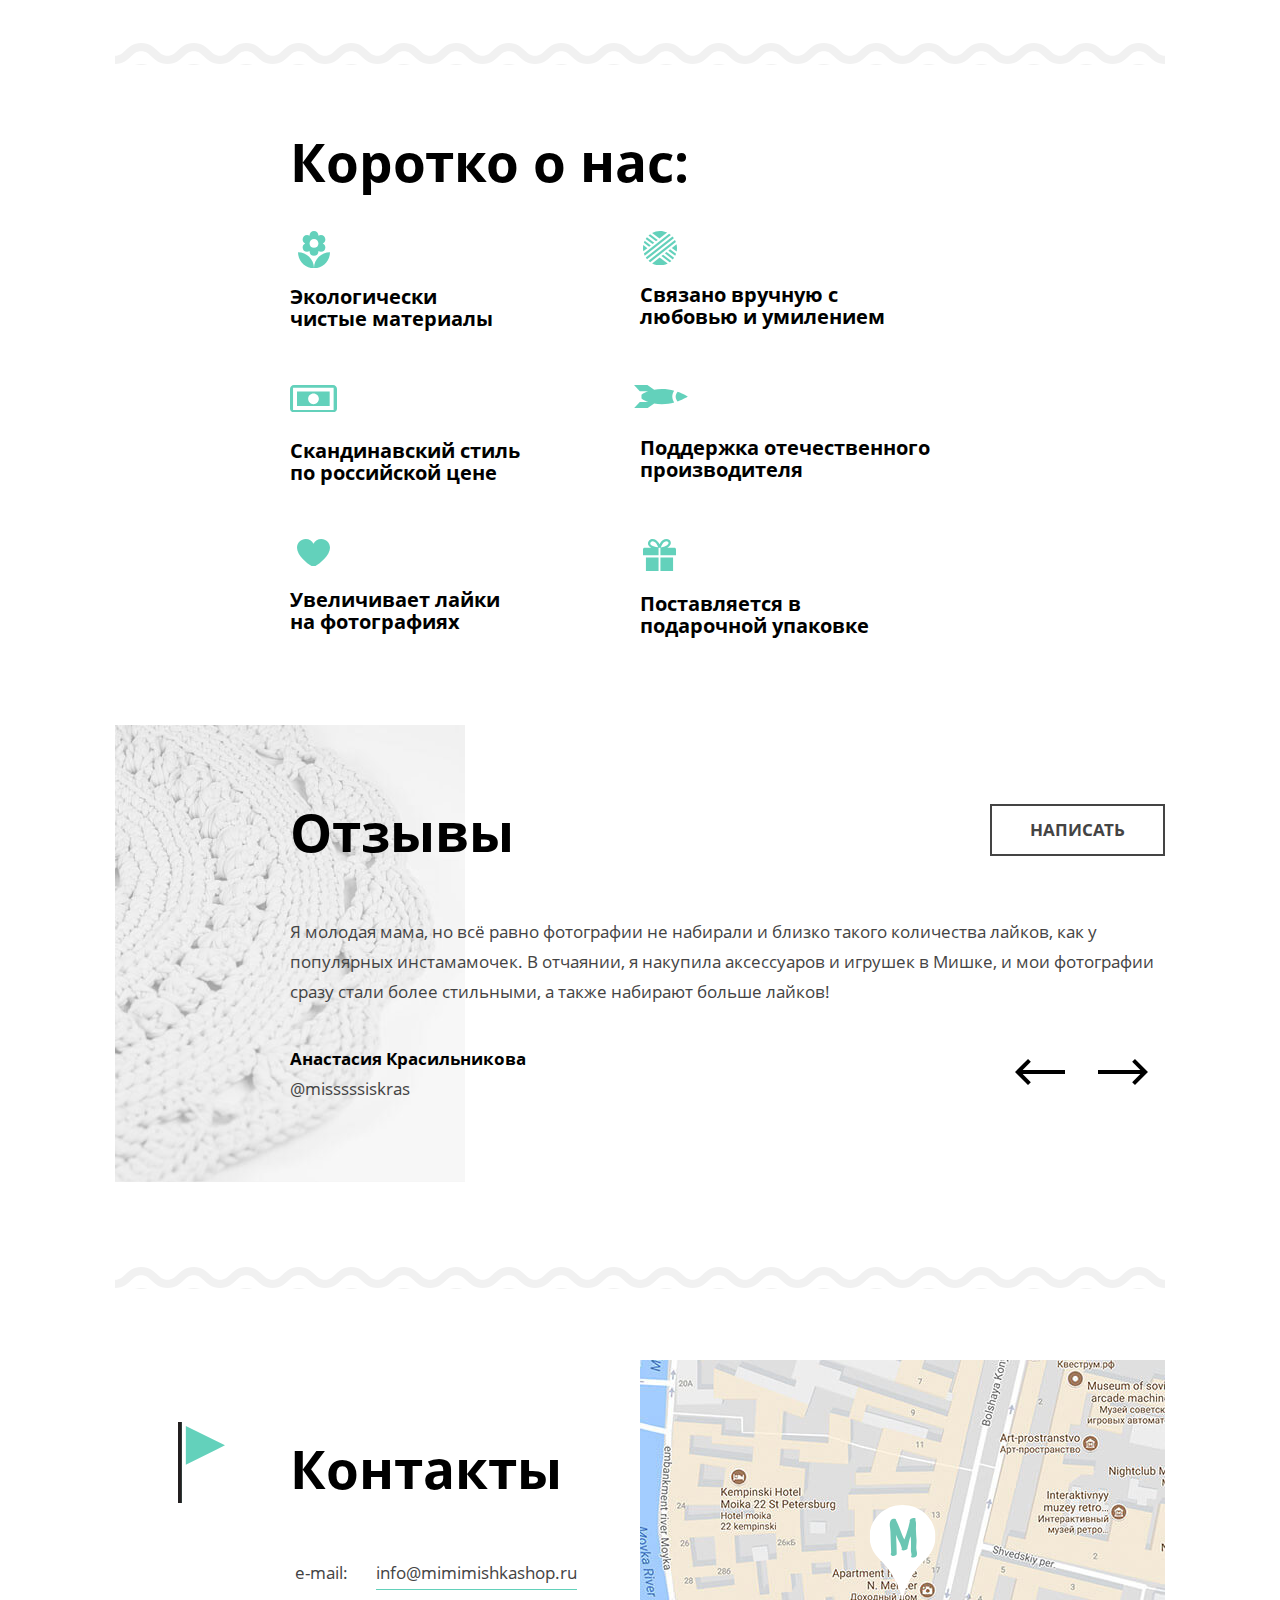
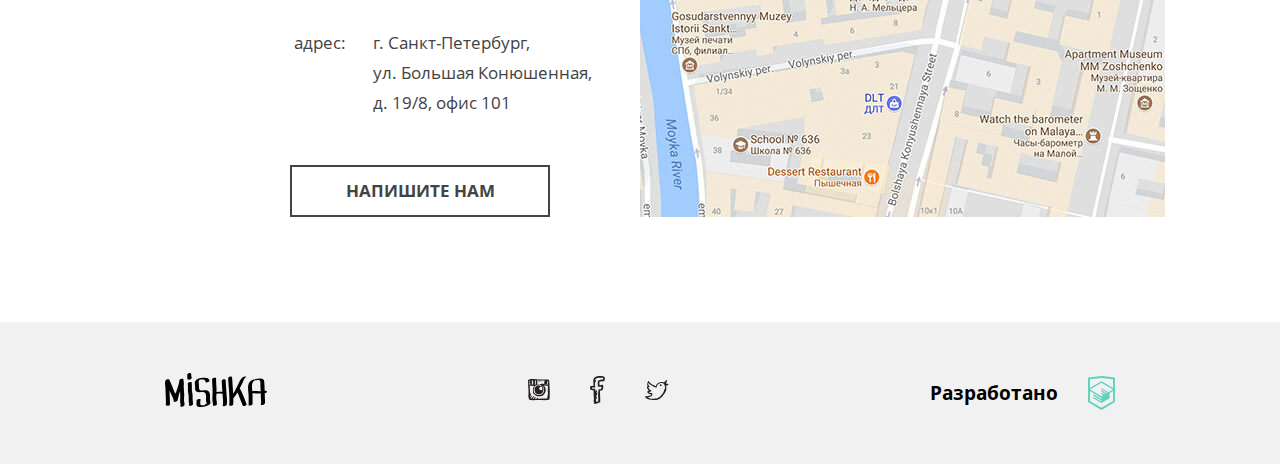
==== commit 01acdb4c: "Десктопная вёрстка списка товаров" ====
--- a/index.html
+++ b/index.html
@@ -14,130 +14,142 @@
 <body>
 	<header class="page-header page-header--main">
 		<nav class="main-nav main-nav--index main-nav--closed">
-			<a class="page-header__logo">
-				<picture>
-					<source media="(min-width: 1250px)" srcset="img/logo-desktop.svg">
-					<source media="(min-width: 768px)" srcset="img/logo-tablet.svg">
-					<img class="page-header__logo-image" src="img/logo-mobile.svg" alt="Логотип магазина Mishka">
-				</picture>
-			</a>
-			<button class="main-nav__toggle main-nav__toggle--open"><span class="visually-hidden">Открыть главное меню</span></button>
-			<button class="main-nav__toggle main-nav__toggle--close"><span class="visually-hidden">Закрыть главное меню</span></button>
-			<ul class="main-nav__list">
-				<li class="main-nav__item main-nav__item--catalog"><a href="catalog.html">Каталог товаров</a></li>
-				<li class="main-nav__item main-nav__item--order"><a href="form.html">Вязание на заказ</a></li>
-				<li class="main-nav__item main-nav__item--search"><a>
-						<svg version="1.1" id="Layer_1" xmlns="http://www.w3.org/2000/svg" xmlns:xlink="http://www.w3.org/1999/xlink" x="0px" y="0px" width="17.6px" height="17.6px" viewBox="-0.8 -0.8 18.6 18.6" enable-background="new -0.8 -0.8 17.6 17.6" xml:space="preserve">
-							<path fill="#d3d2d2" d="M16.47,14.93l-3.415-3.415C14.02,10.226,14.6,8.634,14.6,6.899c0-4.253-3.447-7.699-7.7-7.699
+			<div class="main-nav__wrapper">
+				<a class="page-header__logo">
+					<picture>
+						<source media="(min-width: 1150px)" srcset="img/logo-desktop.svg">
+						<source media="(min-width: 768px)" srcset="img/logo-tablet.svg">
+						<img class="page-header__logo-image" src="img/logo-mobile.svg" alt="Логотип магазина Mishka">
+					</picture>
+				</a>
+				<button class="main-nav__toggle main-nav__toggle--open"><span class="visually-hidden">Открыть главное меню</span></button>
+				<button class="main-nav__toggle main-nav__toggle--close"><span class="visually-hidden">Закрыть главное меню</span></button>
+				<ul class="main-nav__list">
+					<li class="main-nav__item main-nav__item--catalog"><a href="catalog.html">Каталог товаров</a></li>
+					<li class="main-nav__item main-nav__item--order"><a href="form.html">Вязание на заказ</a></li>
+					<li class="main-nav__item main-nav__item--search"><a>
+							<svg version="1.1" id="Layer_1" xmlns="http://www.w3.org/2000/svg" xmlns:xlink="http://www.w3.org/1999/xlink" x="0px" y="0px" width="17.6px" height="17.6px" viewBox="-0.8 -0.8 18.6 18.6" enable-background="new -0.8 -0.8 17.6 17.6" xml:space="preserve">
+								<path fill="#d3d2d2" d="M16.47,14.93l-3.415-3.415C14.02,10.226,14.6,8.634,14.6,6.899c0-4.253-3.447-7.699-7.7-7.699
 	S-0.8,2.646-0.8,6.899s3.446,7.7,7.699,7.7c1.734,0,3.326-0.58,4.613-1.546l3.417,3.416c0.203,0.202,0.418,0.33,0.771,0.33
 	c0.607,0,1.1-0.492,1.1-1.1C16.8,15.459,16.739,15.2,16.47,14.93z M1.399,6.899c0-3.038,2.462-5.5,5.5-5.5s5.5,2.462,5.5,5.5
 	s-2.462,5.5-5.5,5.5S1.399,9.938,1.399,6.899z" />
-						</svg>
-						<span>Поиск по сайту</span></a></li>
-				<li class="main-nav__item main-nav__item--cart"><a>
-						<svg version="1.1" id="Layer_1" xmlns="http://www.w3.org/2000/svg" xmlns:xlink="http://www.w3.org/1999/xlink" x="0px" y="0px" width="20.294px" height="18.849px" viewBox="264.205 370.961 20.294 18.849" enable-background="new 264.205 370.961 20.294 18.849" xml:space="preserve">
-							<path fill="#d3d2d2" d="M283.75,378.19h-3.151l-3.407-6.814c-0.185-0.37-0.634-0.52-1.006-0.335
+							</svg>
+							<span>Поиск по сайту</span></a></li>
+					<li class="main-nav__item main-nav__item--cart"><a>
+							<svg version="1.1" id="Layer_1" xmlns="http://www.w3.org/2000/svg" xmlns:xlink="http://www.w3.org/1999/xlink" x="0px" y="0px" width="20.294px" height="18.849px" viewBox="264.205 370.961 20.294 18.849" enable-background="new 264.205 370.961 20.294 18.849" xml:space="preserve">
+								<path fill="#d3d2d2" d="M283.75,378.19h-3.151l-3.407-6.814c-0.185-0.37-0.634-0.52-1.006-0.335
 	c-0.371,0.186-0.521,0.636-0.335,1.006l3.071,6.143h-9.138l3.072-6.143c0.185-0.371,0.035-0.821-0.335-1.006
 	c-0.37-0.185-0.821-0.035-1.006,0.335l-3.407,6.814h-3.151c-0.414,0-0.75,0.336-0.75,0.75s0.336,0.75,0.75,0.75h0.157l0.855,2.991
 	c-0.187,0.137-0.316,0.347-0.316,0.595c0,0.396,0.309,0.71,0.697,0.739l1.656,5.795h12.697l1.656-5.795
 	c0.388-0.028,0.698-0.344,0.698-0.739c0-0.249-0.129-0.459-0.316-0.596l0.854-2.991h0.157c0.414,0,0.75-0.336,0.75-0.75
 	S284.164,378.19,283.75,378.19z M279.569,388.311h-10.433l-1.224-4.284h12.881L279.569,388.311z M281.222,382.526h-13.739
 	l-0.81-2.836h15.359L281.222,382.526z" />
-						</svg>
-						Корзина: пока пуста</a></li>
+							</svg>
+							Корзина: пока пуста</a></li>
+				</ul>
+			</div>
+		</nav>
+		<div class="page-header__wrapper">
+			<p class="page-header__text-wrapper">
+				<a class="page-header__side-link" href="#">Новые поступления</a>
+				<a class="page-header__side-link" href="#">Распродажа</a>
+				<span class="page-header__text">Бесплатная доставка по России</span>
+			</p>
+			<h1 class="page-header__title page-header__title--index">Милые штуки ручной <br> работы для дома</h1>
+			<ul class="page-header__link-wrapper">
+				<li>
+					<a class="page-header__link page-header__link--interior" href="#">Предметы <br> интерьера</a>
+				</li>
+				<li>
+					<a class="page-header__link page-header__link--toy" href="#">Детские <br> игрушки</a>
+				</li>
 			</ul>
-		</nav>
-		<p class="page-header__text-wrapper">
-			<a class="page-header__side-link" href="#">Новые поступления</a>
-			<a class="page-header__side-link" href="#">Распродажа</a>
-			<span class="page-header__text">Бесплатная доставка по России</span>
-		</p>
-		<h1 class="page-header__title page-header__title--index">Милые штуки ручной <br> работы для дома</h1>
-		<ul class="page-header__link-wrapper">
-			<li>
-				<a class="page-header__link page-header__link--interior" href="#">Предметы <br> интерьера</a>
-			</li>
-			<li>
-				<a class="page-header__link page-header__link--toy" href="#">Детские <br> игрушки</a>
-			</li>
-		</ul>
+		</div>
 	</header>
 
 	<main>
 		<section class="top-product">
-			<div class="top-product__title-wrapper">
-				<h2 class="top-product__title">Вязаные корзинки</h2>
-				<span class="top-product__name">Товар <br> недели</span>
+			<div class="top-product__wrapper">
+				<div class="top-product__title-wrapper">
+					<h2 class="top-product__title">Вязаные корзинки</h2>
+					<span class="top-product__name">Товар <br> недели</span>
+				</div>
+				<div class="top-product__content-wrapper">
+					<div class="top-product__text-wrapper">
+						<p class="top-product__text">Экологически чистая пряжа, ручная работа. Доступны в шести расцветках, и трех размерах.</p>
+						<table class="top-product__table">
+							<tr class="top-product__row">
+								<td class="top-product__column1">Цвет:</td>
+								<td class="top-product__column2">«Тиффани»/серый</td>
+							</tr>
+							<tr class="top-product__row">
+								<td class="top-product__column1">Диаметр:</td>
+								<td class="top-product__column2">25 см</td>
+							</tr>
+							<tr class="top-product__row">
+								<td class="top-product__column1">Высота:</td>
+								<td class="top-product__column2">15 см</td>
+							</tr>
+						</table>
+					</div>
+					<div class="top-product__price-wrapper">
+						<span class="top-product__price">Цена: 990 руб.</span>
+						<a class="button top-product__button" href="catalog.html">Заказать</a>
+					</div>
+					<picture class="top-product__picture">
+						<source media="(min-width: 1150px)" srcset="img/triple-set-desktop@1x.jpg 1x, img/triple-set-desktop@2x.jpg 2x">
+						<source media="(min-width: 768px)" srcset="img/triple-set-tablet@1x.jpg 1x, img/triple-set-tablet@2x.jpg 2x">
+						<img class="top-product__image" src="img/triple-set-mobile@2x.jpg" alt="Фото товара недели">
+					</picture>
+				</div>
 			</div>
-			<div class="top-product__content-wrapper">
-				<div class="top-product__text-wrapper">
-					<p class="top-product__text">Экологически чистая пряжа, ручная работа. Доступны в шести расцветках, и трех размерах.</p>
-					<table class="top-product__table">
-						<tr class="top-product__row">
-							<td class="top-product__column1">Цвет:</td>
-							<td class="top-product__column2">«Тиффани»/серый</td>
+		</section>
+		<section class="about-us">
+			<div class="about-us__wrapper">
+				<h2 class="about-us__title">Коротко о нас:</h2>
+				<ul class="about-us__list">
+					<li class="about-us__item about-us__item--flower">Экологически <br> чистые материалы</li>
+					<li class="about-us__item about-us__item--money">Скандинавский стиль <br> по российской цене</li>
+					<li class="about-us__item about-us__item--heart">Увеличивает лайки <br> на фотографиях</li>
+					<li class="about-us__item about-us__item--clew">Связано вручную с <br> любовью и умилением</li>
+					<li class="about-us__item about-us__item--rocket">Поддержка отечественного производителя</li>
+					<li class="about-us__item about-us__item--gift">Поставляется в <br> подарочной упаковке</li>
+				</ul>
+			</div>
+		</section>
+		<section class="reviews">
+			<div class="reviews__wrapper">
+				<h2 class="reviews__title">Отзывы</h2>
+				<p class="reviews__text">Я молодая мама, но всё равно фотографии не набирали и близко такого количества лайков, как у популярных инстамамочек. В отчаянии, я накупила аксессуаров и игрушек в Мишке, и мои фотографии сразу стали более стильными, а также набирают больше лайков!</p>
+				<div class="reviews__author-wrapper">
+					<span class="reviews__author">Анастасия Красильникова</span>
+					<span class="reviews__author-nickname">@misssssiskras</span>
+				</div>
+				<p class="reviews__nav">
+					<button class="reviews__prev"><span class="visually-hidden">Предыдущий отзыв</span></button>
+					<button class="reviews__next"><span class="visually-hidden">Следующий отзыв</span></button>
+				</p>
+				<button class="reviews__button button">Написать</button>
+			</div>
+		</section>
+		<section class="contacts">
+			<div class="contacts__wrapper">
+				<div class="contacts__info-wrapper">
+					<h2 class="contacts__title">Контакты</h2>
+					<table class="contacts__table">
+						<tr>
+							<td>e-mail:</td>
+							<td class="contacts__email"><span>info@mimimishkashop.ru</span></td>
 						</tr>
-						<tr class="top-product__row">
-							<td class="top-product__column1">Диаметр:</td>
-							<td class="top-product__column2">25 см</td>
-						</tr>
-						<tr class="top-product__row">
-							<td class="top-product__column1">Высота:</td>
-							<td class="top-product__column2">15 см</td>
+						<tr>
+							<td>адрес:</td>
+							<td>г. Санкт-Петербург, <br> ул. Большая Конюшенная, <br> д. 19/8, офис 101</td>
 						</tr>
 					</table>
 				</div>
-				<div class="top-product__price-wrapper">
-					<span class="top-product__price">Цена: 990 руб.</span>
-					<a class="button top-product__button" href="catalog.html">Заказать</a>
-				</div>
-				<picture class="top-product__picture">
-					<source media="(min-width: 1250px)" srcset="img/triple-set-desktop@1x.jpg 1x, img/triple-set-desktop@2x.jpg 2x">
-					<source media="(min-width: 768px)" srcset="img/triple-set-tablet@1x.jpg 1x, img/triple-set-tablet@2x.jpg 2x">
-					<img class="top-product__image" src="img/triple-set-mobile@2x.jpg" alt="Фото товара недели">
-				</picture>
+				<p class="contacts__map"></p>
+				<button class="contacts__button button">Напишите нам</button>
 			</div>
-		</section>
-		<section class="about-us">
-			<h2 class="about-us__title">Коротко о нас:</h2>
-			<ul class="about-us__list">
-				<li class="about-us__item about-us__item--flower">Экологически <br> чистые материалы</li>
-				<li class="about-us__item about-us__item--money">Скандинавский стиль <br> по российской цене</li>
-				<li class="about-us__item about-us__item--heart">Увеличивает лайки <br> на фотографиях</li>
-				<li class="about-us__item about-us__item--clew">Связано вручную с <br> любовью и умилением</li>
-				<li class="about-us__item about-us__item--rocket">Поддержка отечественного производителя</li>
-				<li class="about-us__item about-us__item--gift">Поставляется в <br> подарочной упаковке</li>
-			</ul>
-		</section>
-		<section class="reviews">
-			<h2 class="reviews__title">Отзывы</h2>
-			<p class="reviews__text">Я молодая мама, но всё равно фотографии не набирали и близко такого количества лайков, как у популярных инстамамочек. В отчаянии, я накупила аксессуаров и игрушек в Мишке, и мои фотографии сразу стали более стильными, а также набирают больше лайков!</p>
-			<div class="reviews__author-wrapper">
-				<span class="reviews__author">Анастасия Красильникова</span>
-				<span class="reviews__author-nickname">@misssssiskras</span>
-			</div>
-			<p class="reviews__nav">
-				<button class="reviews__prev"><span class="visually-hidden">Предыдущий отзыв</span></button>
-				<button class="reviews__next"><span class="visually-hidden">Следующий отзыв</span></button>
-			</p>
-			<button class="reviews__button button">Написать</button>
-		</section>
-		<section class="contacts">
-			<div class="contacts__wrapper">
-				<h2 class="contacts__title">Контакты</h2>
-				<table class="contacts__table">
-					<tr>
-						<td>e-mail:</td>
-						<td class="contacts__email"><span>info@mimimishkashop.ru</span></td>
-					</tr>
-					<tr>
-						<td>адрес:</td>
-						<td>г. Санкт-Петербург, <br> ул. Большая Конюшенная, <br> д. 19/8, офис 101</td>
-					</tr>
-				</table>
-			</div>
-			<p class="contacts__map"></p>
-			<button class="contacts__button button">Напишите нам</button>
 		</section>
 	</main>
 
--- a/css/style.css
+++ b/css/style.css
@@ -56,7 +56,6 @@
 }
 .main-nav {
   position: relative;
-  margin-bottom: 73px;
   font-family: "OpenSansBold";
   font-size: 17px;
   color: #000000;
@@ -64,6 +63,10 @@
 }
 .main-nav--index {
   margin-bottom: 75px;
+}
+.main-nav__wrapper {
+  max-width: 1150px;
+  margin: 0 auto;
 }
 .main-nav__list {
   list-style-type: none;
@@ -175,8 +178,9 @@
 }
 @media (min-width: 768px) {
   .main-nav {
-    display: flex;
     padding: 0 50px;
+  }
+  .main-nav--index {
     margin-bottom: 160px;
   }
   .main-nav::after {
@@ -188,6 +192,9 @@
     height: 1px;
     background-color: #e7e7e7;
   }
+  .main-nav__wrapper {
+    display: flex;
+  }
   .main-nav__toggle {
     display: none;
   }
@@ -245,9 +252,10 @@
     content: none;
   }
 }
-@media (min-width: 1250px) {
+@media (min-width: 1150px) {
   .main-nav {
     position: relative;
+    margin-bottom: 0;
   }
   .main-nav::after {
     content: none;
@@ -301,6 +309,7 @@
   background-color: #f1f1f1;
 }
 .page-header--main {
+  padding-bottom: 0;
   background-image: url(../img/hero-mobile.jpg);
   background-position: center 65px;
   background-repeat: no-repeat;
@@ -314,6 +323,12 @@
 }
 .page-header--nav-opened {
   background-position: center 376px;
+}
+.page-header__wrapper {
+  position: relative;
+  max-width: 1150px;
+  margin: 0 auto;
+  padding-top: 73px;
 }
 .page-header__logo {
   position: relative;
@@ -383,6 +398,11 @@
 @media (min-width: 768px) {
   .page-header {
     position: relative;
+    padding-bottom: 72px;
+    background-image: none;
+  }
+  .page-header--main {
+    padding-bottom: 0;
     background-image: url(../img/hero-tablet.jpg@1x.jpg);
     background-position: center bottom;
     background-size: auto;
@@ -399,6 +419,9 @@
     background-repeat: repeat;
     background-size: cover;
   }
+  .page-header__wrapper {
+    padding-top: 101px;
+  }
   .page-header__logo {
     width: auto;
     padding: 22px 0 20px 0;
@@ -412,7 +435,7 @@
   }
   .page-header__text-wrapper {
     position: absolute;
-    top: 108px;
+    top: 18px;
     right: 50px;
     margin: 0;
     padding: 0;
@@ -432,14 +455,17 @@
   .page-header__text {
     display: block;
     font-family: "OpenSans";
-    font-style: 15px;
+    font-size: 15px;
     line-height: 24px;
     font-weight: normal;
   }
   .page-header__title {
-    margin-bottom: 370px;
+    margin-bottom: 0;
     font-size: 43px;
     line-height: 50px;
+  }
+  .page-header__title--index {
+    margin-bottom: 370px;
   }
   .page-header__link-wrapper {
     width: 100%;
@@ -461,22 +487,34 @@
     height: 16px;
   }
 }
-@media (min-width: 1250px) {
+@media (min-width: 1150px) {
   .page-header {
+    padding-bottom: 94px;
+  }
+  .page-header--main {
+    padding-bottom: 0;
     background-image: url(../img/hero-desktop@1x.jpg);
     background-position: center 89px;
+  }
+  .page-header__wrapper {
+    padding-top: 162px;
   }
   .page-header__logo {
     position: absolute;
     top: 50%;
     left: 50%;
+    z-index: 1;
     transform: translate(-50%, -50%);
   }
+  .page-header__title {
+    font-size: 53px;
+    line-height: 57px;
+  }
   .page-header__text-wrapper {
-    top: 88px;
+    top: 0;
     right: 0;
     width: 100%;
-    padding: 20px 100px 0 50px;
+    padding: 20px 50px 0 0;
     display: flex;
     box-sizing: border-box;
   }
@@ -488,12 +526,6 @@
   .page-header__text {
     margin-left: auto;
   }
-  .page-header__text {
-    margin-bottom: 352px;
-  }
-  .page-header__link-wrapper {
-    padding: 0 100px;
-  }
   .page-header__link {
     padding: 31px 38px;
   }
@@ -506,7 +538,6 @@
 }
 .top-product {
   position: relative;
-  padding: 33px 30px 42px;
 }
 .top-product::after {
   content: '';
@@ -520,6 +551,14 @@
   background-repeat: repeat;
   background-size: contain;
 }
+.top-product__wrapper {
+  padding: 33px 30px 42px;
+  box-sizing: border-box;
+}
+.top-product__wrapper {
+  max-width: 1150px;
+  margin: 0 auto;
+}
 .top-product__title {
   margin: 0;
   padding: 0;
@@ -602,11 +641,11 @@
   margin: 0 auto;
 }
 @media (min-width: 768px) {
-  .top-product {
-    padding: 54px 50px 68px;
-  }
   .top-product::after {
     height: 15px;
+  }
+  .top-product__wrapper {
+    padding: 54px 50px 68px;
   }
   .top-product__title-wrapper {
     display: flex;
@@ -665,21 +704,21 @@
     margin: 0;
   }
 }
-@media (min-width: 1250px) {
-  .top-product {
-    position: relative;
-    padding: 71px 100px 96px;
-  }
+@media (min-width: 1150px) {
   .top-product::after {
     left: 50%;
     width: 1050px;
     height: 22px;
     transform: translateX(-50%);
   }
+  .top-product__wrapper {
+    position: relative;
+    padding: 71px 50px 96px 0;
+  }
   .top-product__title-wrapper {
     position: absolute;
     top: 133px;
-    left: 100px;
+    left: 50px;
     z-index: 1;
     flex-direction: row-reverse;
     justify-content: flex-end;
@@ -693,7 +732,7 @@
     margin-left: 0;
   }
   .top-product__content-wrapper {
-    padding-left: 175px;
+    padding-left: 225px;
   }
   .top-product__text-wrapper {
     width: 292px;
@@ -705,7 +744,7 @@
   }
   .top-product__price-wrapper {
     width: 292px;
-    margin-left: 175px;
+    margin-left: 225px;
   }
 }
 .button {
@@ -724,8 +763,13 @@
   box-sizing: border-box;
 }
 .about-us {
+  margin-bottom: 58px;
+}
+.about-us__wrapper {
+  max-width: 1150px;
+  margin: 0 auto;
   padding: 32px 30px 0;
-  margin-bottom: 58px;
+  box-sizing: border-box;
 }
 .about-us__title {
   margin: 0;
@@ -846,8 +890,10 @@
 }
 @media (min-width: 768px) {
   .about-us {
+    margin-bottom: 81px;
+  }
+  .about-us__wrapper {
     padding: 56px 50px 0;
-    margin-bottom: 81px;
   }
   .about-us__title {
     margin-bottom: 44px;
@@ -888,10 +934,14 @@
     display: block;
   }
 }
-@media (min-width: 1250px) {
+@media (min-width: 1150px) {
   .about-us {
-    padding: 68px 275px 0;
     margin-bottom: 88px;
+  }
+  .about-us__wrapper {
+    max-width: 1150px;
+    margin: 0 auto;
+    padding: 68px 225px 0;
   }
   .about-us__title {
     margin-bottom: 41px;
@@ -899,11 +949,14 @@
     line-height: 57px;
   }
 }
-.reviews {
+.reviews__wrapper {
   position: relative;
+  max-width: 1150px;
+  margin: 0 auto;
   padding: 0 30px 51px;
-}
-.reviews::after {
+  box-sizing: border-box;
+}
+.reviews__wrapper::after {
   content: '';
   position: absolute;
   bottom: 0;
@@ -994,8 +1047,7 @@
   margin: 0 auto;
 }
 @media (min-width: 768px) {
-  .reviews {
-    position: relative;
+  .reviews__wrapper {
     padding: 79px 50px 120px;
     display: flex;
     flex-wrap: wrap;
@@ -1003,7 +1055,7 @@
     background-position: 0 0;
     background-repeat: no-repeat;
   }
-  .reviews::after {
+  .reviews__wrapper::after {
     height: 16px;
   }
   .reviews__title {
@@ -1034,12 +1086,12 @@
     width: 175px;
   }
 }
-@media (min-width: 1250px) {
-  .reviews {
-    padding: 78px 100px 185px 275px;
-    background-position: 100px 0;
-  }
-  .reviews::after {
+@media (min-width: 1150px) {
+  .reviews__wrapper {
+    padding: 78px 50px 185px 225px;
+    background-position: 50px 0;
+  }
+  .reviews__wrapper::after {
     width: 1050px;
     height: 22px;
     left: 50%;
@@ -1052,14 +1104,16 @@
   .reviews__text {
     margin-bottom: 40px;
   }
-  .reviews__button {
-    right: 100px;
-  }
 }
 .contacts {
   margin-bottom: 39px;
 }
 .contacts__wrapper {
+  max-width: 1150px;
+  margin: 0 auto;
+  box-sizing: border-box;
+}
+.contacts__info-wrapper {
   padding: 38px 30px 0;
 }
 .contacts__title {
@@ -1147,10 +1201,12 @@
 }
 @media (min-width: 768px) {
   .contacts {
+    margin-bottom: 57px;
+  }
+  .contacts__wrapper {
     position: relative;
-    margin-bottom: 57px;
-  }
-  .contacts::after {
+  }
+  .contacts__wrapper::after {
     content: '';
     position: absolute;
     top: 46px;
@@ -1161,7 +1217,7 @@
     background-position: 0 0;
     background-repeat: no-repeat;
   }
-  .contacts__wrapper {
+  .contacts__info-wrapper {
     padding: 68px 50px 0;
   }
   .contacts__title {
@@ -1198,17 +1254,19 @@
     background-image: url(../img/map-desktop@1x.jpg);
   }
 }
-@media (min-width: 1250px) {
+@media (min-width: 1150px) {
   .contacts {
-    padding: 71px 100px 0 275px;
     margin-bottom: 105px;
+  }
+  .contacts__wrapper {
+    padding: 71px 50px 0 225px;
     display: flex;
   }
-  .contacts::after {
+  .contacts__wrapper::after {
     top: 133px;
-    left: 163px;
-  }
-  .contacts__wrapper {
+    left: 113px;
+  }
+  .contacts__info-wrapper {
     padding: 80px 0 0;
   }
   .contacts__title {
@@ -1244,14 +1302,17 @@
   .contacts__button {
     position: absolute;
     bottom: 0;
-    left: 275px;
+    left: 225px;
   }
 }
 .page__footer {
   background-color: #f1f1f1;
 }
 .page-footer__wrapper {
+  max-width: 1150px;
+  margin: 0 auto;
   padding: 25px 30px 23px;
+  box-sizing: border-box;
 }
 .page-footer__logo {
   display: none;
@@ -1269,7 +1330,7 @@
     display: block;
   }
 }
-@media (min-width: 1250px) {
+@media (min-width: 1150px) {
   .page-footer__wrapper {
     padding: 51px 100px;
   }
@@ -1345,13 +1406,15 @@
     right: 0;
   }
 }
-.catalog {
-  padding: 30px;
+.catalog__wrapper {
+  max-width: 1150px;
+  margin: 0 auto;
 }
 .catalog__list {
   list-style-type: none;
   margin: 0;
   padding: 0;
+  padding: 30px;
 }
 .catalog__item {
   margin-bottom: 30px;
@@ -1382,7 +1445,6 @@
   color: #000000;
 }
 .catalog__characteristics {
-  position: relative;
   margin: 0;
   padding: 0;
   width: 100%;
@@ -1392,24 +1454,25 @@
   line-height: 30px;
   font-weight: normal;
 }
-.catalog__characteristics::after {
-  content: '';
-  position: absolute;
-  bottom: 0;
-  left: 0;
-  width: 100%;
-  height: 1px;
-  background-color: #ececec;
-}
 .catalog__price {
+  position: relative;
   display: block;
-  margin-top: 23px;
+  padding-top: 23px;
   font-family: "OpenSansBold";
   font-size: 15px;
   line-height: 24px;
   font-weight: bold;
   color: #000000;
 }
+.catalog__price::after {
+  content: '';
+  position: absolute;
+  top: 0;
+  left: 0;
+  width: 100%;
+  height: 1px;
+  background-color: #ececec;
+}
 .catalog__button {
   position: absolute;
   bottom: 26px;
@@ -1420,22 +1483,80 @@
   background: none;
 }
 @media (min-width: 768px) {
+  .catalog__list {
+    padding: 80px 50px 0;
+    margin-bottom: 53px;
+  }
+  .catalog__item {
+    width: 100%;
+    display: flex;
+    margin-bottom: 54px;
+  }
+  .catalog__item picture {
+    width: 334px;
+    height: 334px;
+    flex-shrink: 0;
+  }
+  .catalog__item:last-child {
+    margin-bottom: 0;
+  }
+  .catalog__item-wrapper {
+    padding: 26px 27px 25px;
+    margin-top: 0;
+    display: flex;
+    flex-direction: column;
+    flex-grow: 1;
+  }
   .catalog__name {
+    margin-bottom: 7px;
     font-size: 20px;
     line-height: 24px;
   }
   .catalog__characteristics {
+    padding-bottom: 0;
     font-size: 15px;
   }
   .catalog__price {
+    margin-top: auto;
     font-size: 17px;
+  }
+  .catalog__button {
+    bottom: 25px;
+    right: 31px;
+  }
+}
+@media (min-width: 1150px) {
+  .catalog__list {
+    padding: 130px 50px 0;
+    margin-left: -51px;
+    display: flex;
+  }
+  .catalog__item {
+    width: 316px;
+    margin-left: 51px;
+    margin-bottom: 0;
+    flex-direction: column;
+  }
+  .catalog__item picture {
+    width: 100%;
+    height: auto;
+  }
+  .catalog__item-wrapper {
+    min-height: 197px;
+    margin-top: -6.5px;
+    box-sizing: border-box;
   }
 }
 .video {
   padding: 0 30px;
   margin-bottom: 58px;
 }
-.video-wrapper {
+.video__wrapper {
+  max-width: 1150px;
+  margin: 0 auto;
+  box-sizing: border-box;
+}
+.video__content-wrapper {
   padding: 25px 0 30px 0;
   border: 1px solid #ededed;
 }
@@ -1444,14 +1565,13 @@
   padding: 0;
   padding-left: 90px;
   margin-bottom: 20px;
-  min-height: 48px;
   font-family: "OpenSansBold";
   font-size: 17px;
   line-height: 24px;
   font-weight: bold;
   color: #000000;
   background-image: url(../img/icon-video.svg);
-  background-position: 33px 5px;
+  background-position: 33px center;
   background-repeat: no-repeat;
 }
 .video__player {
@@ -1496,12 +1616,67 @@
   margin: 0 auto;
 }
 @media (min-width: 768px) {
+  .video {
+    padding: 0 50px;
+    margin-bottom: 63px;
+  }
+  .video__content-wrapper {
+    display: flex;
+    flex-direction: column;
+    padding: 0;
+    padding-bottom: 45px;
+  }
   .video__title {
+    position: relative;
+    padding-left: 106px;
+    padding-top: 34px;
+    margin-top: -6.5px;
+    margin-bottom: 0;
+    order: 2;
+    background-position: 41px bottom;
     font-size: 20px;
   }
+  .video__title::before {
+    content: '';
+    position: absolute;
+    top: 0;
+    left: 0;
+    width: 100%;
+    height: 1px;
+    background-color: #ededed;
+  }
+  .video__player {
+    order: 1;
+  }
   .video__text {
+    margin: 24px 0 33px;
+    padding: 0 40px;
+    order: 3;
     font-size: 15px;
     line-height: 30px;
+  }
+  .video__button {
+    width: calc(100% - 80px);
+    margin: 0 auto;
+    order: 4;
+  }
+}
+@media (min-width: 1150px) {
+  .video {
+    padding: 0;
+  }
+  .video__wrapper {
+    padding: 0 50px;
+  }
+  .video__content-wrapper {
+    flex-direction: row;
+    flex-wrap: wrap;
+  }
+  .video__title {
+    padding: 0;
+  }
+  .video__player {
+    width: 682px;
   }
 }
 .form__text {
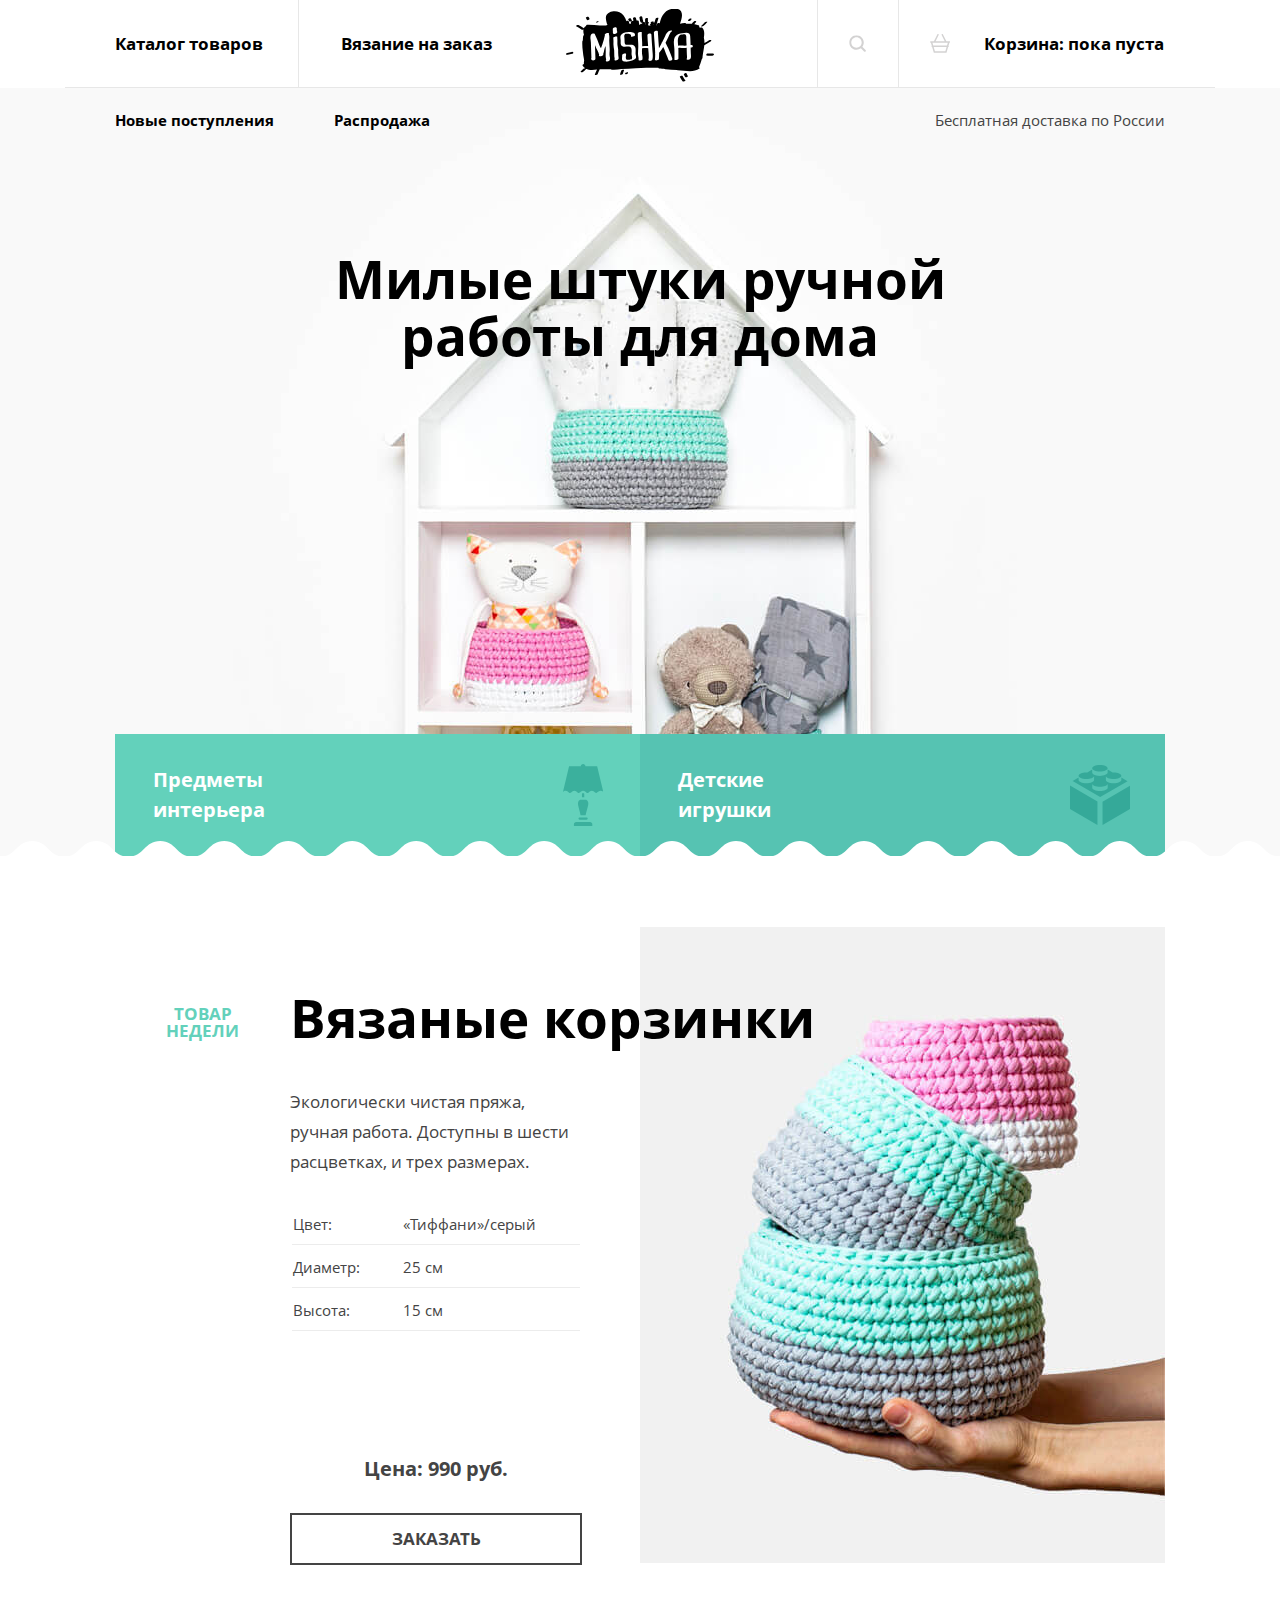
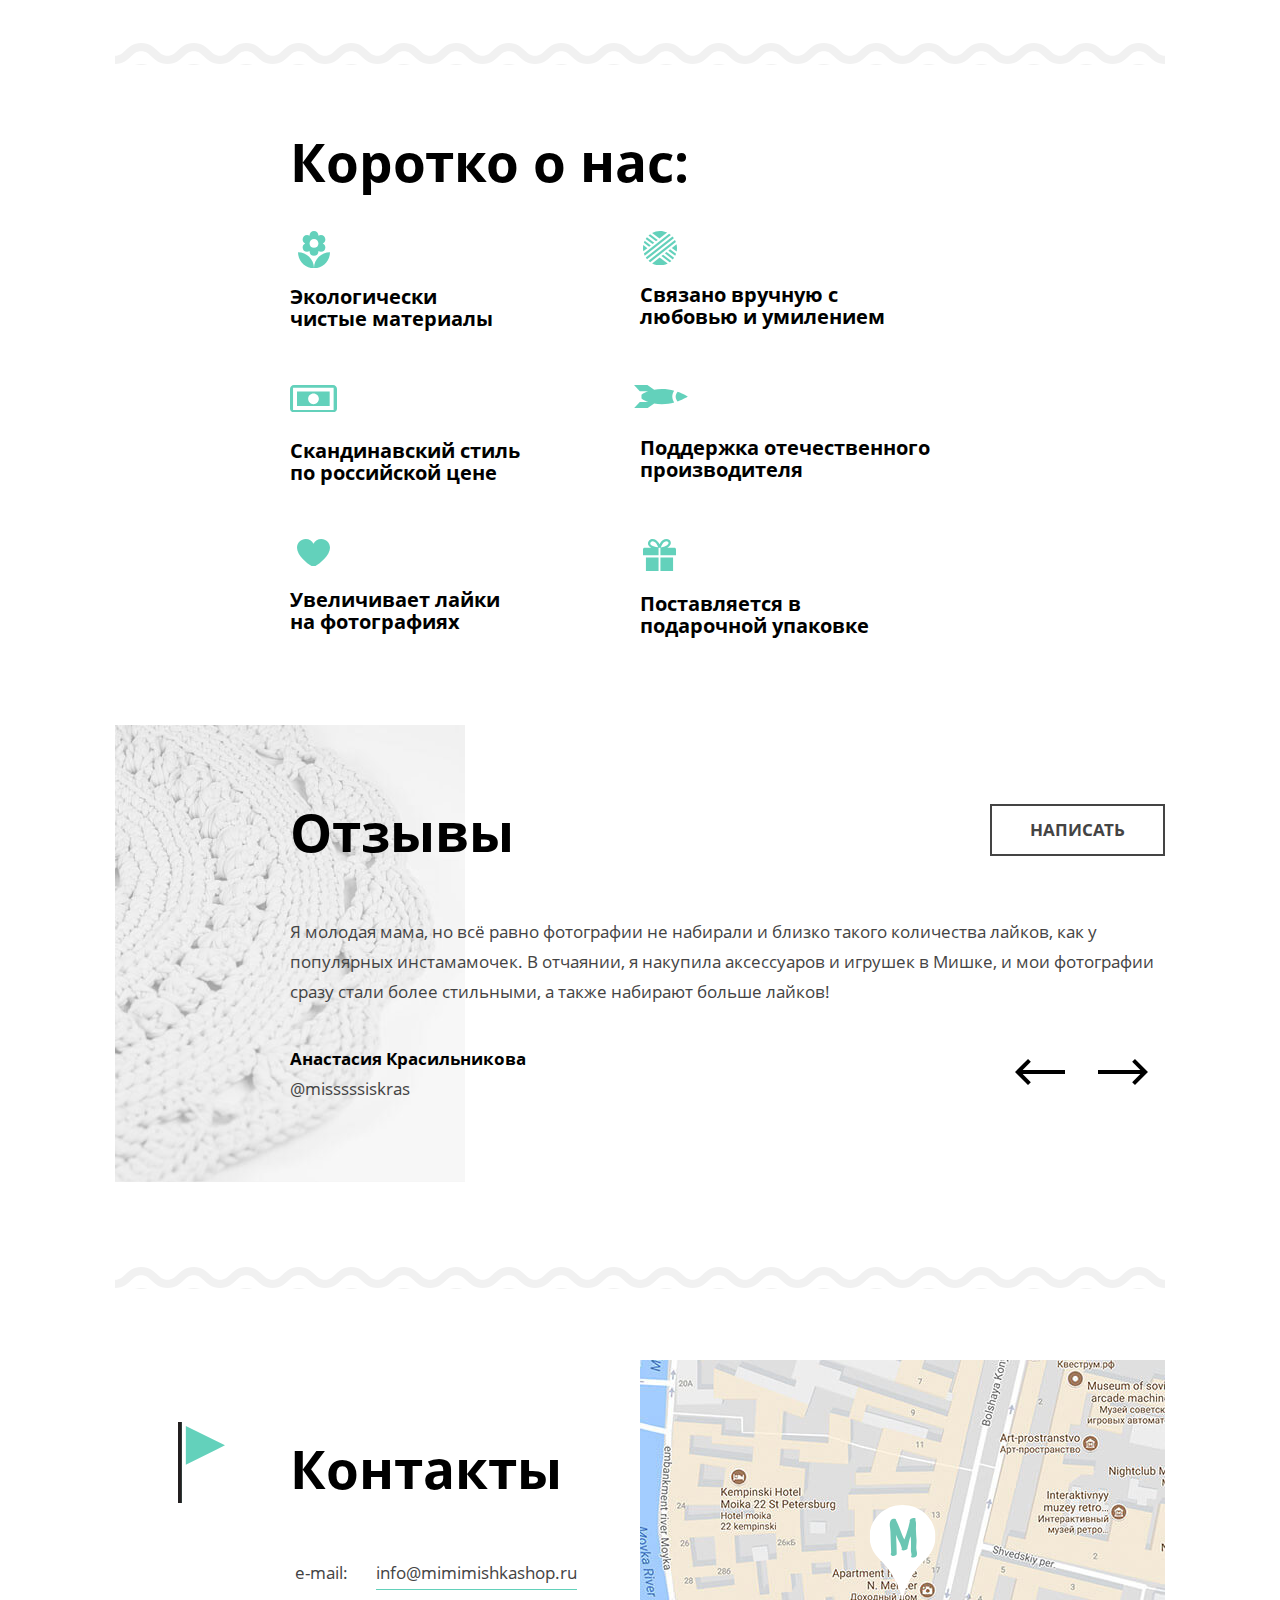
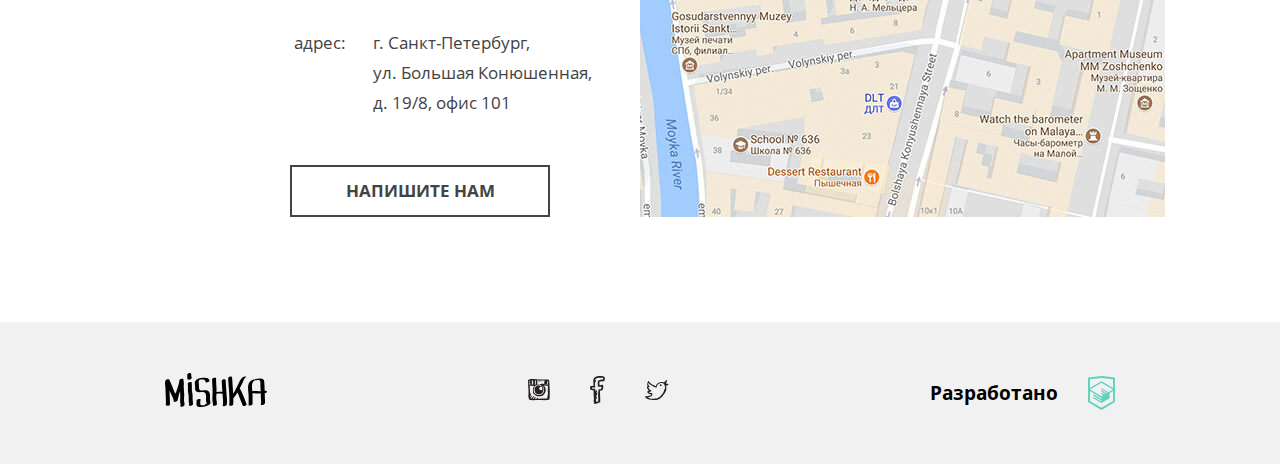
==== commit 320518ef: "Вёрстка модального окна" ====
--- a/index.html
+++ b/index.html
@@ -28,16 +28,16 @@
 					<li class="main-nav__item main-nav__item--catalog"><a href="catalog.html">Каталог товаров</a></li>
 					<li class="main-nav__item main-nav__item--order"><a href="form.html">Вязание на заказ</a></li>
 					<li class="main-nav__item main-nav__item--search"><a>
-							<svg version="1.1" id="Layer_1" xmlns="http://www.w3.org/2000/svg" xmlns:xlink="http://www.w3.org/1999/xlink" x="0px" y="0px" width="17.6px" height="17.6px" viewBox="-0.8 -0.8 18.6 18.6" enable-background="new -0.8 -0.8 17.6 17.6" xml:space="preserve">
-								<path fill="#d3d2d2" d="M16.47,14.93l-3.415-3.415C14.02,10.226,14.6,8.634,14.6,6.899c0-4.253-3.447-7.699-7.7-7.699
+							<svg fill="#d3d2d2" version="1.1" id="Layer_1" xmlns="http://www.w3.org/2000/svg" xmlns:xlink="http://www.w3.org/1999/xlink" x="0px" y="0px" width="17.6px" height="17.6px" viewBox="-0.8 -0.8 18.6 18.6" enable-background="new -0.8 -0.8 17.6 17.6" xml:space="preserve">
+								<path d="M16.47,14.93l-3.415-3.415C14.02,10.226,14.6,8.634,14.6,6.899c0-4.253-3.447-7.699-7.7-7.699
 	S-0.8,2.646-0.8,6.899s3.446,7.7,7.699,7.7c1.734,0,3.326-0.58,4.613-1.546l3.417,3.416c0.203,0.202,0.418,0.33,0.771,0.33
 	c0.607,0,1.1-0.492,1.1-1.1C16.8,15.459,16.739,15.2,16.47,14.93z M1.399,6.899c0-3.038,2.462-5.5,5.5-5.5s5.5,2.462,5.5,5.5
 	s-2.462,5.5-5.5,5.5S1.399,9.938,1.399,6.899z" />
 							</svg>
 							<span>Поиск по сайту</span></a></li>
 					<li class="main-nav__item main-nav__item--cart"><a>
-							<svg version="1.1" id="Layer_1" xmlns="http://www.w3.org/2000/svg" xmlns:xlink="http://www.w3.org/1999/xlink" x="0px" y="0px" width="20.294px" height="18.849px" viewBox="264.205 370.961 20.294 18.849" enable-background="new 264.205 370.961 20.294 18.849" xml:space="preserve">
-								<path fill="#d3d2d2" d="M283.75,378.19h-3.151l-3.407-6.814c-0.185-0.37-0.634-0.52-1.006-0.335
+							<svg fill="#d3d2d2" version="1.1" id="Layer_1" xmlns="http://www.w3.org/2000/svg" xmlns:xlink="http://www.w3.org/1999/xlink" x="0px" y="0px" width="20.294px" height="18.849px" viewBox="264.205 370.961 20.294 18.849" enable-background="new 264.205 370.961 20.294 18.849" xml:space="preserve">
+								<path d="M283.75,378.19h-3.151l-3.407-6.814c-0.185-0.37-0.634-0.52-1.006-0.335
 	c-0.371,0.186-0.521,0.636-0.335,1.006l3.071,6.143h-9.138l3.072-6.143c0.185-0.371,0.035-0.821-0.335-1.006
 	c-0.37-0.185-0.821-0.035-1.006,0.335l-3.407,6.814h-3.151c-0.414,0-0.75,0.336-0.75,0.75s0.336,0.75,0.75,0.75h0.157l0.855,2.991
 	c-0.187,0.137-0.316,0.347-0.316,0.595c0,0.396,0.309,0.71,0.697,0.739l1.656,5.795h12.697l1.656-5.795
@@ -58,10 +58,10 @@
 			<h1 class="page-header__title page-header__title--index">Милые штуки ручной <br> работы для дома</h1>
 			<ul class="page-header__link-wrapper">
 				<li>
-					<a class="page-header__link page-header__link--interior" href="#">Предметы <br> интерьера</a>
+					<a class="page-header__link page-header__link--interior" href="#"><span>Предметы <br> интерьера</span></a>
 				</li>
 				<li>
-					<a class="page-header__link page-header__link--toy" href="#">Детские <br> игрушки</a>
+					<a class="page-header__link page-header__link--toy" href="#"><span>Детские <br> игрушки</span></a>
 				</li>
 			</ul>
 		</div>
@@ -94,7 +94,7 @@
 					</div>
 					<div class="top-product__price-wrapper">
 						<span class="top-product__price">Цена: 990 руб.</span>
-						<a class="button top-product__button" href="catalog.html">Заказать</a>
+						<a class="button top-product__button">Заказать</a>
 					</div>
 					<picture class="top-product__picture">
 						<source media="(min-width: 1150px)" srcset="img/triple-set-desktop@1x.jpg 1x, img/triple-set-desktop@2x.jpg 2x">
@@ -379,20 +379,25 @@
 	</footer>
 
 	<section class="popup">
-		<h2 class="popup__title">Добавить в корзину</h2>
-		<form action="" class="popup__form">
-			<span class="popup__text">Выберите размер:</span>
-			<p class="popup__input-wrapper">
-				<input class="popup__input" type="text" placeholder="S">
-			</p>
-			<p class="popup__input-wrapper">
-				<input class="popup__input" type="text" placeholder="M">
-			</p>
-			<p class="popup__input-wrapper">
-				<input class="popup__input" type="text" placeholder="L">
-			</p>
-			<button class="popup__button button" type="submit">Добавить</button>
-		</form>
+		<div class="popup__background"></div>
+		<div class="popup__wrapper">
+			<h2 class="popup__title">Добавить в корзину</h2>
+			<form action="" class="popup__form">
+				<span class="popup__text">Выберите размер:</span>
+				<ul class="popup__list">
+					<li class="popup__item">
+						<button class="popup__size-button popup__size-button--active" type="button">S</button>
+					</li>
+					<li class="popup__item">
+						<button class="popup__size-button" type="button">M</button>
+					</li>
+					<li class="popup__item">
+						<button class="popup__size-button" type="button">L</button>
+					</li>
+				</ul>
+				<button class="popup__button button" type="submit">Добавить</button>
+			</form>
+		</div>
 	</section>
 
 	<script>
@@ -418,6 +423,7 @@
 		})
 
 	</script>
+	<script src="js/popup.js"></script>
 </body>
 
 </html>
--- a/css/style.css
+++ b/css/style.css
@@ -89,6 +89,13 @@
   padding-left: 24%;
   box-sizing: border-box;
 }
+.main-nav__item a:hover,
+.main-nav__item a:focus {
+  opacity: 0.6;
+}
+.main-nav__item a:active {
+  opacity: 0.3;
+}
 @media (min-width: 321px) {
   .main-nav__item {
     text-align: center;
@@ -111,10 +118,32 @@
   top: 32px;
   left: 10%;
 }
+.main-nav__item--search:hover,
+.main-nav__item--search:focus {
+  cursor: pointer;
+}
+.main-nav__item--search:hover svg,
+.main-nav__item--search:focus svg {
+  fill: #63d1bb;
+}
+.main-nav__item--search:active svg {
+  opacity: 0.3;
+}
 .main-nav__item--cart svg {
   position: absolute;
   top: 31px;
   left: 10%;
+}
+.main-nav__item--cart:hover,
+.main-nav__item--cart:focus {
+  cursor: pointer;
+}
+.main-nav__item--cart:hover svg,
+.main-nav__item--cart:focus svg {
+  fill: #63d1bb;
+}
+.main-nav__item--cart:active svg {
+  opacity: 0.3;
 }
 .main-nav--closed .main-nav__list {
   display: none;
@@ -234,6 +263,7 @@
     position: absolute;
     top: 88px;
     left: 50px;
+    z-index: 1;
     order: 3;
   }
   .main-nav__item--catalog a {
@@ -243,6 +273,7 @@
     position: absolute;
     top: 88px;
     left: 217px;
+    z-index: 1;
     order: 4;
   }
   .main-nav__item--order a {
@@ -344,6 +375,13 @@
   width: 100%;
   height: 1px;
   background-color: #eaeaea;
+}
+.page-header__logo:hover,
+.page-header__logo:focus {
+  opacity: 0.6;
+}
+.page-header__logo:active {
+  opacity: 0.3;
 }
 .page-header__logo-image {
   display: block;
@@ -385,14 +423,24 @@
   color: #ffffff;
   background-color: #63d1bb;
 }
-.page-header__link--interior {
+.page-header__link--interior::after {
+  content: '';
+  position: absolute;
+  top: 21px;
+  left: 76%;
+  width: 40px;
+  height: 62px;
   background-image: url(../img/icon-interior.svg);
-  background-position: 76% 23px;
   background-repeat: no-repeat;
 }
-.page-header__link--toy {
+.page-header__link--toy::after {
+  content: '';
+  position: absolute;
+  top: 21px;
+  left: 73%;
+  width: 60px;
+  height: 60px;
   background-image: url(../img/icon-toy.svg);
-  background-position: 78% 21px;
   background-repeat: no-repeat;
 }
 @media (min-width: 768px) {
@@ -452,6 +500,13 @@
     font-weight: bold;
     color: #000000;
   }
+  .page-header__side-link:hover,
+  .page-header__side-link:focus {
+    opacity: 0.6;
+  }
+  .page-header__side-link:active {
+    opacity: 0.3;
+  }
   .page-header__text {
     display: block;
     font-family: "OpenSans";
@@ -480,6 +535,24 @@
   .page-header__link {
     font-size: 20px;
     line-height: 30px;
+  }
+  .page-header__link--interior::after {
+    top: 30px;
+    left: 77%;
+  }
+  .page-header__link--toy::after {
+    top: 31px;
+    left: 72%;
+  }
+  .page-header__link:hover,
+  .page-header__link:focus {
+    padding-top: 23px;
+    padding-bottom: 38px;
+    margin-top: -5px;
+  }
+  .page-header__link:active span,
+  .page-header__link:active::after {
+    opacity: 0.3;
   }
 }
 @media (min-width: 768px) and (min-width: 769px) {
@@ -529,11 +602,19 @@
   .page-header__link {
     padding: 31px 38px;
   }
-  .page-header__link--interior {
-    background-position: 448px 30px;
-  }
-  .page-header__link--toy {
-    background-position: 430px 31px;
+  .page-header__link--interior::after {
+    top: 30px;
+    left: 448px;
+  }
+  .page-header__link--toy::after {
+    top: 31px;
+    left: 430px;
+  }
+  .page-header__link:hover,
+  .page-header__link:focus {
+    padding-top: 26px;
+    padding-bottom: 41px;
+    margin-top: -5px;
   }
 }
 .top-product {
@@ -1526,9 +1607,13 @@
   }
 }
 @media (min-width: 1150px) {
+  .catalog {
+    margin-bottom: 57px;
+  }
   .catalog__list {
     padding: 130px 50px 0;
     margin-left: -51px;
+    margin-bottom: 0;
     display: flex;
   }
   .catalog__item {
@@ -1557,14 +1642,17 @@
   box-sizing: border-box;
 }
 .video__content-wrapper {
-  padding: 25px 0 30px 0;
+  position: relative;
+  padding: 93px 0 30px 0;
   border: 1px solid #ededed;
 }
 .video__title {
+  position: absolute;
+  top: 25px;
+  left: 0;
   margin: 0;
   padding: 0;
   padding-left: 90px;
-  margin-bottom: 20px;
   font-family: "OpenSansBold";
   font-size: 17px;
   line-height: 24px;
@@ -1627,43 +1715,43 @@
     padding-bottom: 45px;
   }
   .video__title {
-    position: relative;
+    position: static;
+    top: auto;
+    left: auto;
     padding-left: 106px;
     padding-top: 34px;
     margin-top: -6.5px;
     margin-bottom: 0;
-    order: 2;
     background-position: 41px bottom;
     font-size: 20px;
   }
-  .video__title::before {
+  .video__player {
+    position: relative;
+  }
+  .video__player::after {
     content: '';
     position: absolute;
-    top: 0;
+    bottom: 6.5px;
     left: 0;
     width: 100%;
     height: 1px;
     background-color: #ededed;
   }
-  .video__player {
-    order: 1;
-  }
   .video__text {
     margin: 24px 0 33px;
     padding: 0 40px;
-    order: 3;
     font-size: 15px;
     line-height: 30px;
   }
   .video__button {
     width: calc(100% - 80px);
     margin: 0 auto;
-    order: 4;
   }
 }
 @media (min-width: 1150px) {
   .video {
     padding: 0;
+    margin-bottom: 105px;
   }
   .video__wrapper {
     padding: 0 50px;
@@ -1671,21 +1759,97 @@
   .video__content-wrapper {
     flex-direction: row;
     flex-wrap: wrap;
-  }
-  .video__title {
-    padding: 0;
+    padding-bottom: 0;
   }
   .video__player {
     width: 682px;
-  }
+    margin-bottom: -6.5px;
+  }
+  .video__player::after {
+    content: none;
+  }
+  .video__text-wrapper {
+    width: 367px;
+    padding: 0 56px 59px 80px;
+    box-sizing: border-box;
+  }
+  .video__title {
+    position: relative;
+    padding: 0;
+    padding-top: 98px;
+    margin-bottom: 33px;
+    background-position: 0 47px;
+  }
+  .video__text {
+    margin: 0;
+    padding: 0;
+    margin-bottom: 43px;
+  }
+  .video__button {
+    width: 100%;
+  }
+}
+.form {
+  padding: 24px 30px 0;
+  margin-bottom: 55px;
 }
 .form__text {
+  margin: 0;
+  padding: 0;
+  max-width: 1150px;
+  margin: 0 auto;
+  margin-bottom: 25px;
   font-family: "OpenSans";
   font-size: 13px;
   line-height: 24px;
   font-weight: normal;
+  box-sizing: border-box;
+}
+.form__group {
+  margin: 0;
+  padding: 0;
+  margin-bottom: 33px;
+  border: none;
+}
+.form__group--type .form__input-label-wrapper {
+  margin-bottom: 4px;
+}
+.form__group--type .form__input-label-wrapper:last-child {
+  margin-bottom: 0;
+}
+.form__group--color .form__input-label-wrapper {
+  margin-bottom: 22px;
+}
+.form__group--color .form__input-label-wrapper:last-child {
+  margin-bottom: 0;
+}
+.form__group--full-name .form__input-label-wrapper {
+  margin-bottom: 24px;
+}
+.form__group--full-name .form__input-label-wrapper:last-child {
+  margin-bottom: 0;
+}
+.form__group--phone .form__title {
+  margin-bottom: 9px;
+}
+.form__group--email .form__title {
+  margin-bottom: 9px;
+}
+.form__group--add {
+  margin-bottom: 12px;
+}
+.form__group--add .form__title {
+  margin-bottom: 24px;
+}
+.form__group-wrapper {
+  max-width: 1150px;
+  margin: 0 auto;
+  box-sizing: border-box;
 }
 .form__title {
+  position: relative;
+  width: 100%;
+  margin-bottom: 27px;
   font-family: "OpenSansBold";
   font-size: 17px;
   line-height: 16px;
@@ -1693,10 +1857,61 @@
   text-transform: uppercase;
   color: #63d1bb;
 }
-.form__group {
-  border: none;
+.form__title::after {
+  content: '';
+  position: absolute;
+  top: 50%;
+  right: 0;
+  z-index: -1;
+  width: 100%;
+  height: 1px;
+  background-color: #62d1ba;
+  transform: translateY(-50%);
+}
+.form__title span {
+  padding-right: 24px;
+  background-color: #ffffff;
+}
+.form__input-label-wrapper {
+  margin: 0;
+  padding: 0;
+}
+.form__input-label-wrapper--phone {
+  position: relative;
+}
+.form__input-label-wrapper--phone::after {
+  content: '';
+  position: absolute;
+  top: 50%;
+  right: 8px;
+  width: 25px;
+  height: 24px;
+  background-image: url(../img/icon-phone.svg);
+  background-position: 0 0;
+  background-repeat: no-repeat;
+  opacity: 0.2;
+  transform: translateY(-50%);
+}
+.form__input-label-wrapper--email {
+  position: relative;
+}
+.form__input-label-wrapper--email::after {
+  content: '';
+  position: absolute;
+  top: 50%;
+  right: 4px;
+  width: 32px;
+  height: 32px;
+  background-image: url(../img/icon-mail.svg);
+  background-position: 0 0;
+  background-repeat: no-repeat;
+  background-size: cover;
+  opacity: 0.2;
+  transform: translateY(-50%);
 }
 .form__label {
+  position: relative;
+  display: block;
   font-family: "OpenSansBold";
   font-size: 17px;
   line-height: 18px;
@@ -1704,36 +1919,354 @@
   color: #000000;
 }
 .form__input {
+  width: 100%;
+  padding: 15px 18px 15px 0;
   font-family: "OpenSans";
   font-size: 17px;
   line-height: 18px;
   font-weight: normal;
+  box-sizing: border-box;
+  border: none;
+  border-bottom: 2px solid #000000;
+  background-color: transparent;
 }
 .form__input::placeholder {
   opacity: 0.3;
 }
+.form__input--radio + .form__label {
+  padding: 10px 0 10px 62px;
+}
+.form__input--radio + .form__label::before {
+  content: '';
+  position: absolute;
+  top: 0;
+  left: 0;
+  width: 36px;
+  height: 36px;
+  border: 1px solid #444444;
+  border-radius: 50%;
+}
+.form__input--radio:checked + .form__label::after {
+  content: '';
+  position: absolute;
+  top: 12px;
+  left: 12px;
+  width: 15px;
+  height: 15px;
+  background-color: #62d1ba;
+  border-radius: 50%;
+}
+.form__input--checkbox + .form__label {
+  padding: 12px 0 10px 64px;
+}
+.form__input--checkbox + .form__label::before {
+  content: '';
+  position: absolute;
+  top: 0;
+  left: 0;
+  width: 36px;
+  height: 36px;
+  border: 2px solid #444444;
+}
+.form__input--checkbox:checked + .form__label {
+  background-image: url(../img/icon-tick.svg);
+  background-size: 22px 16px;
+  background-position: 9px 12px;
+  background-repeat: no-repeat;
+}
+.form__input--phone {
+  padding-right: 41px;
+}
+.form__input--email {
+  padding-right: 40px;
+}
+.form__input--add {
+  padding: 15px;
+  border: 2px solid #444444;
+}
 .form__legend {
+  display: block;
+  margin-bottom: 30px;
   font-family: "OpenSans";
   font-size: 14px;
   line-height: 16px;
   font-weight: normal;
 }
+.form__button {
+  width: 100%;
+}
 @media (min-width: 768px) {
+  .form {
+    padding: 0;
+    padding-top: 75px;
+    margin-bottom: 50px;
+  }
   .form__text {
+    margin-bottom: 5px;
+    padding: 0 50px;
     font-size: 17px;
     line-height: 30px;
   }
+  .form__group-wrapper {
+    padding: 0 50px;
+    display: flex;
+  }
+  .form__group {
+    padding: 50px 0;
+    margin-bottom: 0;
+  }
+  .form__group--type .form__input-label-wrapper {
+    margin-bottom: 24px;
+  }
+  .form__group--type .form__input-label-wrapper:last-child {
+    margin-bottom: 0;
+  }
+  .form__group--color {
+    background-color: #f1f1f1;
+  }
+  .form__group--color .form__input-wrapper {
+    width: 75%;
+    margin-bottom: -24px;
+    display: flex;
+    flex-wrap: wrap;
+  }
+  .form__group--color .form__input-label-wrapper {
+    width: 50%;
+    margin: 0;
+    margin-bottom: 24px;
+  }
+  .form__group--color .form__input-label-wrapper:last-child,
+  .form__group--color .form__input-label-wrapper:nth-last-child(2) {
+    margin-bottom: 0;
+  }
+  .form__group--full-name .form__input-wrapper {
+    width: 75%;
+  }
+  .form__group--full-name .form__input-label-wrapper {
+    display: flex;
+    align-items: center;
+  }
+  .form__group--full-name .form__label {
+    padding-right: 25px;
+  }
+  .form__group--phone {
+    padding-bottom: 24px;
+    background-color: #f1f1f1;
+  }
+  .form__group--phone .form__input-label-wrapper {
+    width: 75%;
+  }
+  .form__group--email {
+    padding-top: 0;
+    background-color: #f1f1f1;
+  }
+  .form__group--email .form__input-label-wrapper {
+    width: 75%;
+  }
+  .form__group--add .form__input-label-wrapper {
+    width: 75%;
+  }
+  .form__title {
+    width: 25%;
+    margin-bottom: 0;
+    padding-top: 19px;
+  }
+  .form__title::after {
+    content: none;
+  }
+  .form__title span {
+    background-color: transparent;
+  }
   .form__label {
     font-size: 19px;
   }
   .form__input {
+    padding: 15px 17px 15px 17px;
     font-size: 19px;
   }
+  .form__input--radio + .form__label {
+    padding: 17px 0 17px 80px;
+  }
+  .form__input--radio + .form__label::before {
+    width: 49px;
+    height: 49px;
+  }
+  .form__input--radio:checked + .form__label::after {
+    top: 16px;
+    left: 16px;
+    width: 20px;
+    height: 20px;
+  }
+  .form__input--checkbox + .form__label {
+    padding: 17px 0 17px 82px;
+  }
+  .form__input--checkbox + .form__label::before {
+    width: 50px;
+    height: 48px;
+  }
+  .form__input--checkbox:checked + .form__label {
+    background-size: 33px 22px;
+    background-position: 11px 16px;
+  }
+  .form__input--phone {
+    padding-right: 41px;
+  }
+  .form__input--email {
+    padding-right: 40px;
+  }
+  .form__input--add {
+    height: 142px;
+  }
+  .form__legend-button-wrapper {
+    max-width: 1150px;
+    margin: 0 auto;
+    padding: 0 50px;
+    display: flex;
+    justify-content: space-between;
+    align-items: center;
+    box-sizing: border-box;
+  }
   .form__legend {
+    margin: 0;
+    padding: 0;
     font-size: 17px;
     line-height: 30px;
+    order: 2;
+  }
+  .form__button {
+    width: 230px;
+  }
+}
+@media (min-width: 1150px) {
+  .form {
+    padding-top: 125px;
+  }
+  .form__text {
+    padding: 0 225px;
+  }
+  .form__title {
+    width: 175px;
+    text-align: center;
+  }
+  .form__group--color .form__input-label-wrapper {
+    width: calc(100% / 3);
+  }
+  .form__group--full-name .form__input-wrapper {
+    padding-right: 175px;
+  }
+  .form__group--phone .form__input-label-wrapper {
+    padding-right: 175px;
+  }
+  .form__group--phone .form__input-label-wrapper::after {
+    right: 183px;
+  }
+  .form__group--email .form__input-label-wrapper {
+    padding-right: 175px;
+  }
+  .form__group--email .form__input-label-wrapper::after {
+    right: 179px;
+  }
+  .form__group--add .form__input-label-wrapper {
+    padding-right: 175px;
+  }
+  .form__legend-button-wrapper {
+    padding: 0 225px;
   }
 }
 .popup {
+  position: fixed;
+  top: 0;
+  left: 0;
+  z-index: 1;
+  width: 100vw;
+  height: 100vh;
   display: none;
 }
+.popup--show {
+  display: block;
+}
+.popup__background {
+  width: 100%;
+  height: 100%;
+  z-index: -1;
+  background-color: rgba(255, 255, 255, 0.9);
+}
+.popup__wrapper {
+  position: fixed;
+  top: 50%;
+  left: 50%;
+  width: 320px;
+  padding: 30px 30px 50px;
+  margin: 0 auto;
+  box-sizing: border-box;
+  border: 1px solid #c7c7c7;
+  background-color: #ffffff;
+  transform: translate(-50%, -50%);
+  box-shadow: 0px 5px 10px rgba(0, 1, 1, 0.25);
+}
+.popup__title {
+  margin: 0;
+  padding: 0;
+  margin-bottom: 15px;
+  font-family: "OpenSansBold";
+  font-weight: bold;
+  font-size: 25px;
+  line-height: 30px;
+  text-transform: uppercase;
+  text-align: center;
+  color: #000000;
+}
+.popup__text {
+  display: block;
+  margin-bottom: 20px;
+  line-height: 30px;
+  text-align: center;
+}
+.popup__list {
+  list-style-type: none;
+  margin: 0;
+  padding: 0;
+  margin-bottom: 31px;
+  display: flex;
+  justify-content: space-between;
+}
+.popup__size-button {
+  width: 82px;
+  height: 52px;
+  font-family: "OpenSansBold";
+  font-size: 17px;
+  line-height: 16px;
+  font-weight: bold;
+  color: #444444;
+  background: none;
+  border: 2px solid #444444;
+}
+.popup__size-button--active {
+  border-color: #63d1bb;
+}
+.popup__button {
+  width: 100%;
+  padding: 20px 20px 16px;
+  line-height: 16px;
+  color: #ffffff;
+  border: none;
+  background-color: #63d1bb;
+  box-sizing: border-box;
+}
+@media (min-width: 768px) {
+  .popup__wrapper {
+    width: 566px;
+    padding: 38px 105px 46px;
+  }
+  .popup__title {
+    margin-bottom: 12px;
+    font-size: 30px;
+    line-height: 57px;
+  }
+  .popup__text {
+    font-size: 17px;
+  }
+  .popup__size-button {
+    width: 112px;
+  }
+}
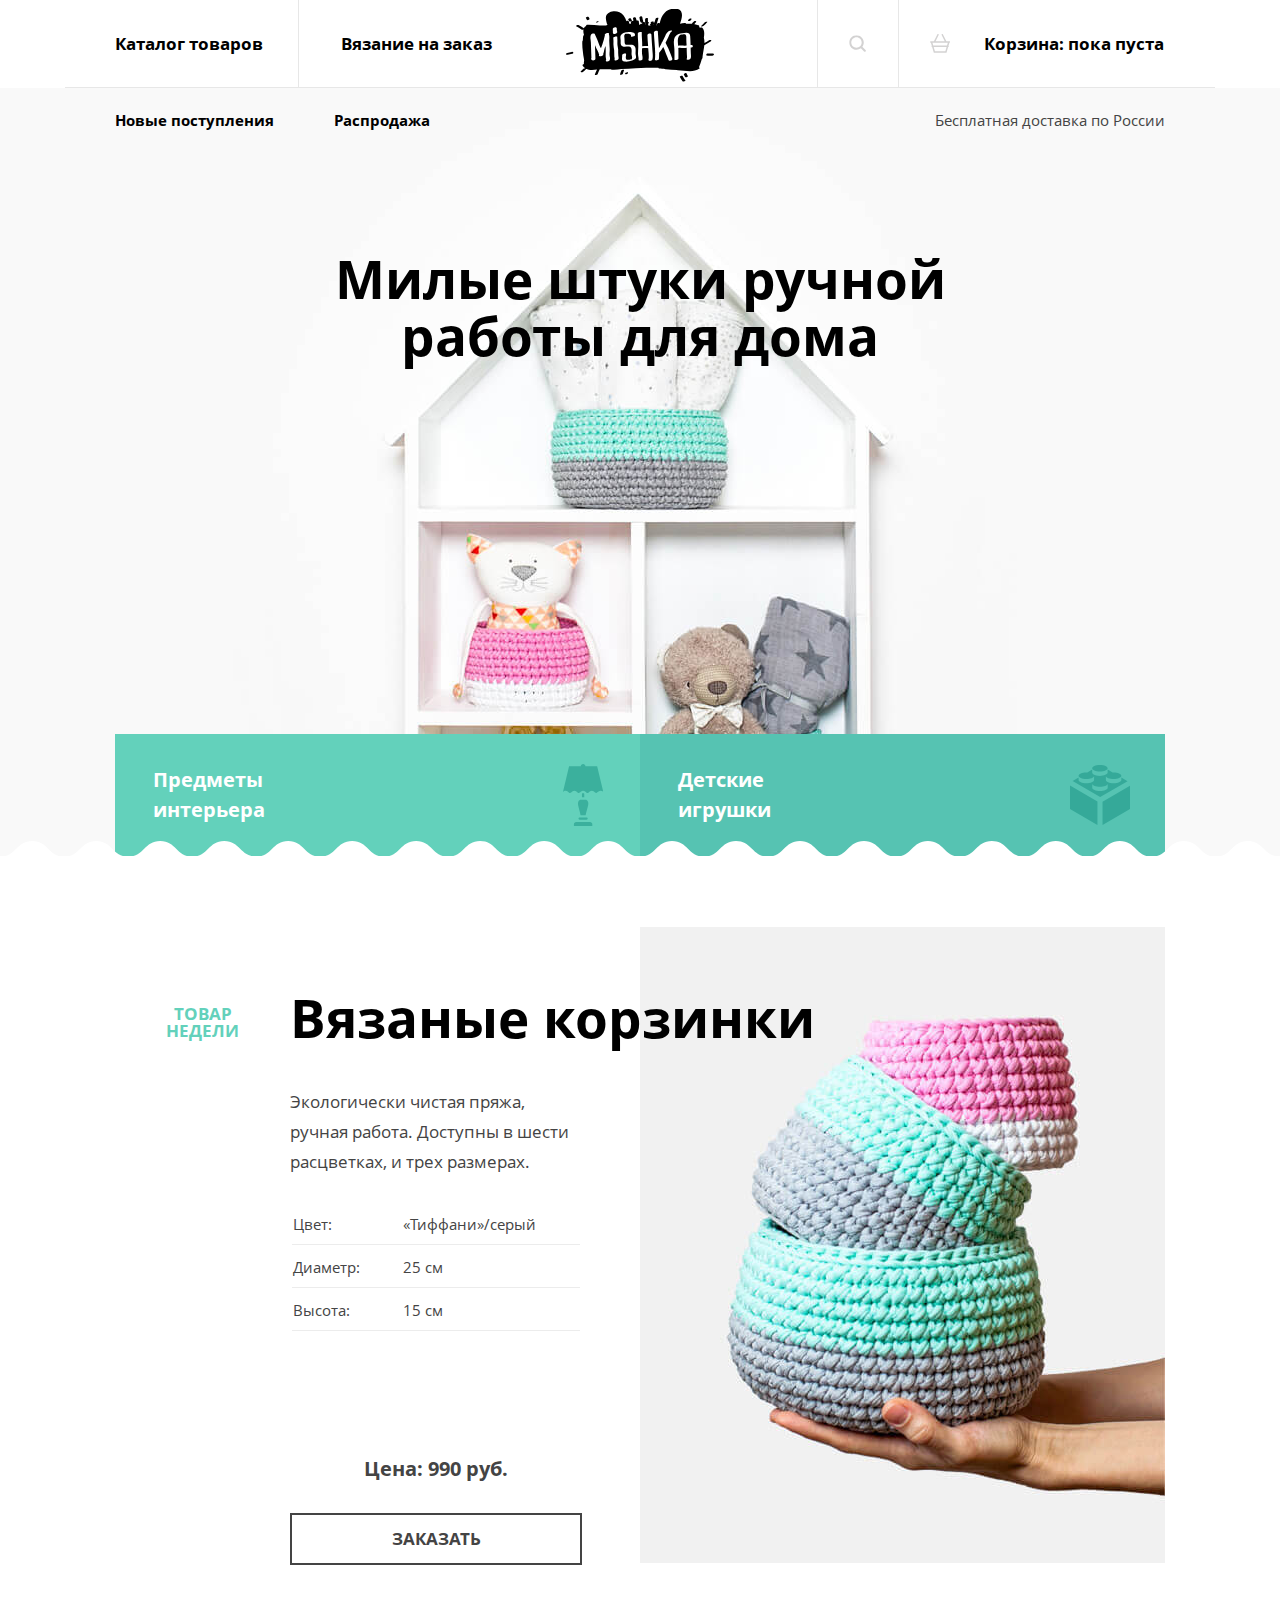
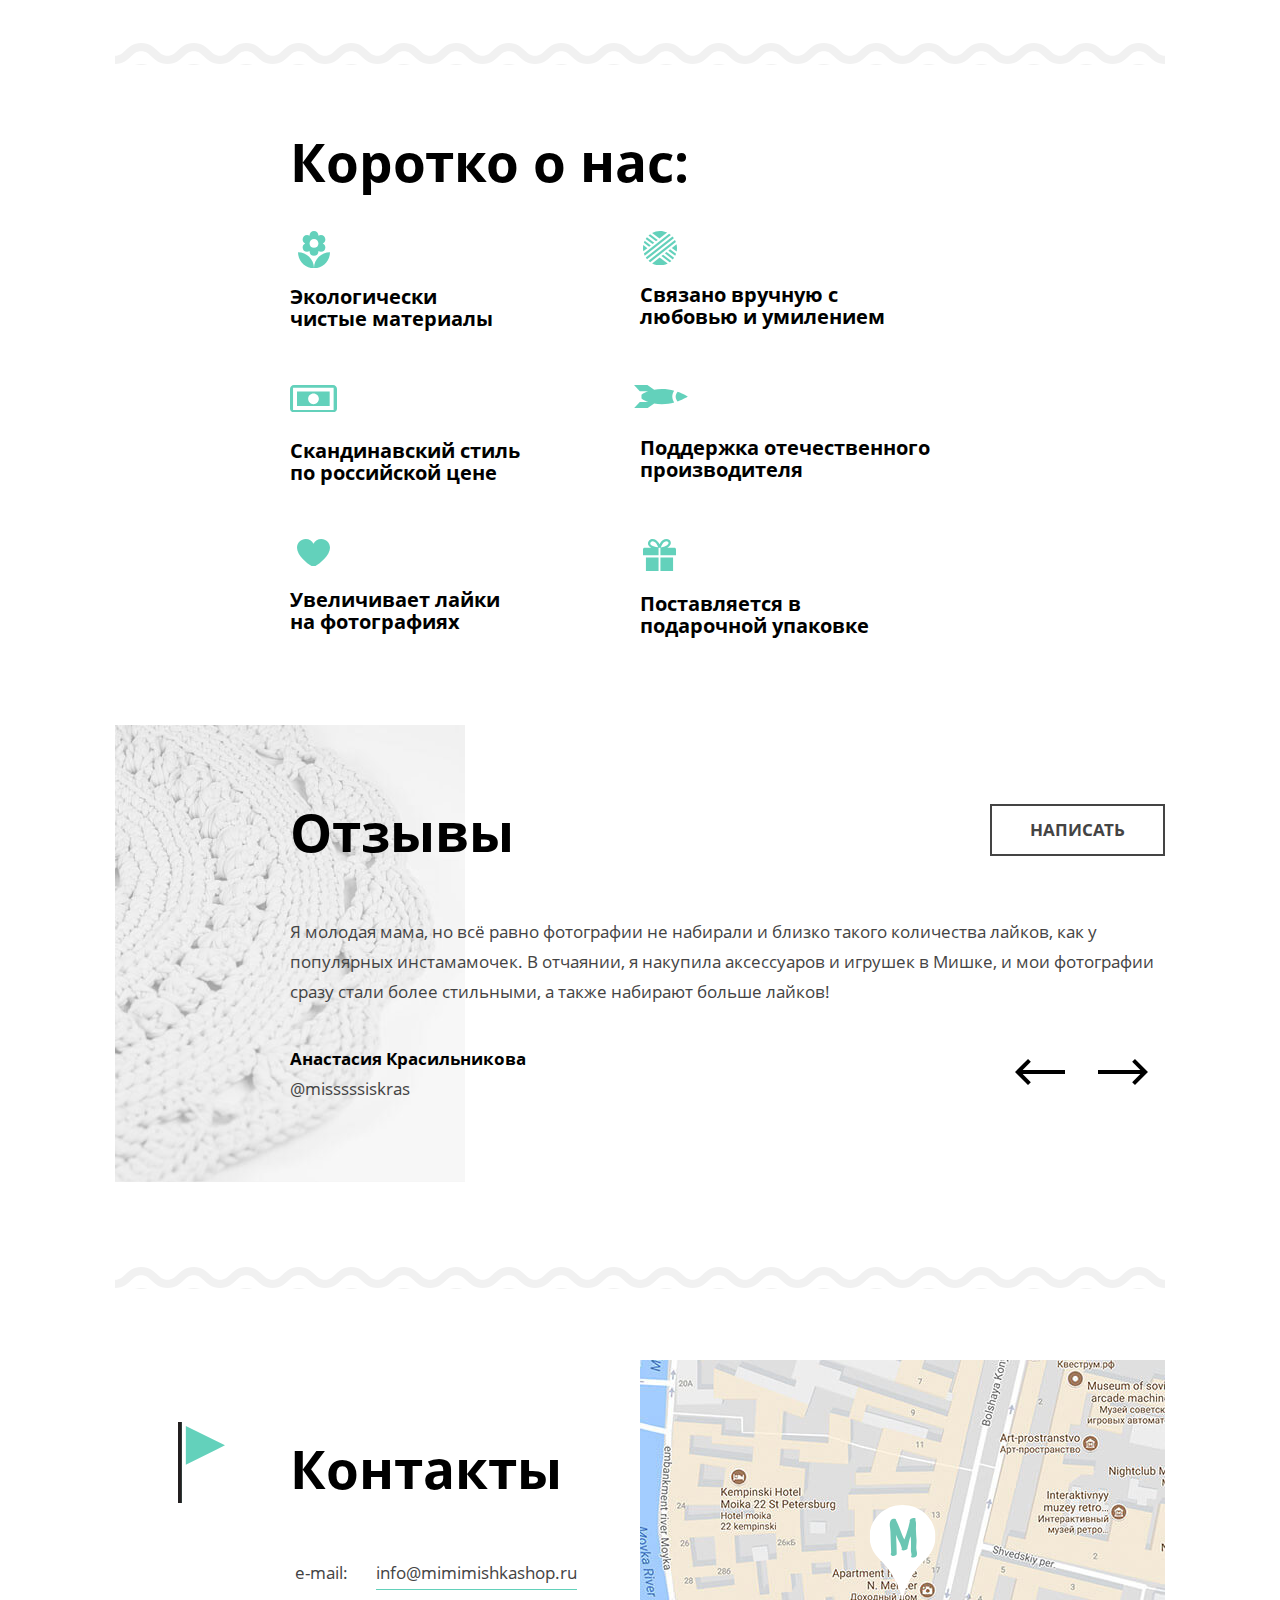
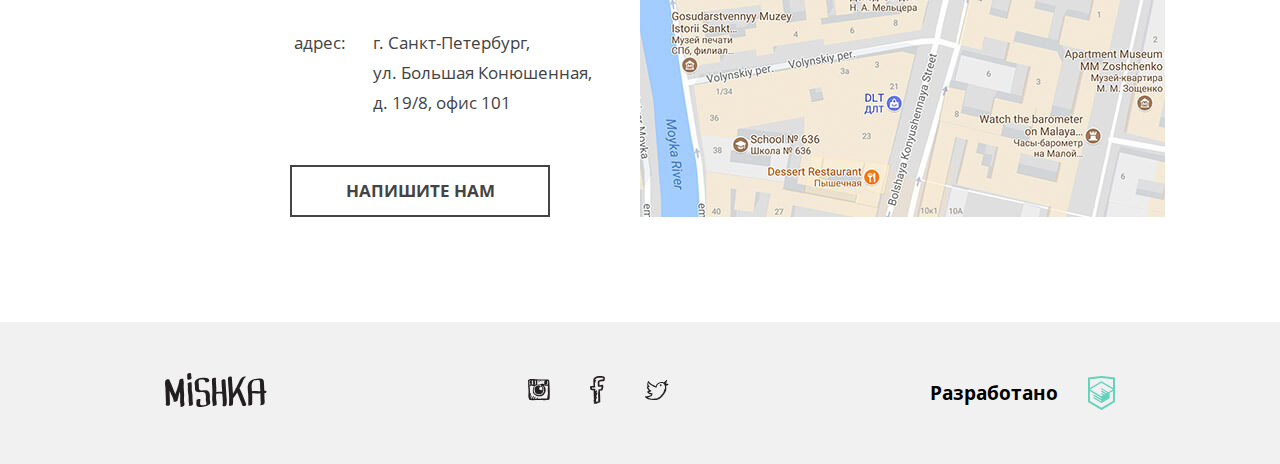
==== commit 5f10d390: "Стайлгайд" ====
--- a/index.html
+++ b/index.html
@@ -94,7 +94,7 @@
 					</div>
 					<div class="top-product__price-wrapper">
 						<span class="top-product__price">Цена: 990 руб.</span>
-						<a class="button top-product__button">Заказать</a>
+						<a class="button top-product__button"><span>Заказать</span></a>
 					</div>
 					<picture class="top-product__picture">
 						<source media="(min-width: 1150px)" srcset="img/triple-set-desktop@1x.jpg 1x, img/triple-set-desktop@2x.jpg 2x">
@@ -129,7 +129,7 @@
 					<button class="reviews__prev"><span class="visually-hidden">Предыдущий отзыв</span></button>
 					<button class="reviews__next"><span class="visually-hidden">Следующий отзыв</span></button>
 				</p>
-				<button class="reviews__button button">Написать</button>
+				<button class="reviews__button button"><span>Написать</span></button>
 			</div>
 		</section>
 		<section class="contacts">
@@ -139,7 +139,7 @@
 					<table class="contacts__table">
 						<tr>
 							<td>e-mail:</td>
-							<td class="contacts__email"><span>info@mimimishkashop.ru</span></td>
+							<td class="contacts__email"><a>info@mimimishkashop.ru</a></td>
 						</tr>
 						<tr>
 							<td>адрес:</td>
@@ -148,7 +148,7 @@
 					</table>
 				</div>
 				<p class="contacts__map"></p>
-				<button class="contacts__button button">Напишите нам</button>
+				<button class="contacts__button button"><span>Напишите нам</span></button>
 			</div>
 		</section>
 	</main>
@@ -156,9 +156,68 @@
 	<footer class="page__footer">
 		<div class="page-footer__wrapper">
 			<a class="page-footer__logo">
-				<picture>
-					<img class="page-footer__logo-image" src="img/logo-footer.svg" alt="Логотип магазина Mishka">
-				</picture>
+				<svg fill="#231f20" version="1.1" id="Layer_1" xmlns="http://www.w3.org/2000/svg" xmlns:xlink="http://www.w3.org/1999/xlink" x="0px" y="0px" width="101.615px" height="34.056px" viewBox="0 0 101.615 34.056" enable-background="new 0 0 101.615 34.056" xml:space="preserve">
+					<g>
+						<path d="M19.135,21.495c-0.083-2.683-0.51-5.347-0.475-8.035c0.028-2.174,0.389-4.41-0.36-6.495
+		c0.047-0.237,0.096-0.473,0.14-0.711c0.193-1.045-3.271-0.492-3.813,0.464c-0.343,0.28-0.519,0.615-0.375,0.957
+		c0.037,0.086,0.069,0.174,0.102,0.261c-0.656,3.204-1.57,6.306-2.621,9.412c-0.402,1.188-0.888,2.349-1.298,3.533
+		c-0.582-1.104-1.169-2.194-1.643-3.377C7.418,14.071,6.18,10.602,4.505,7.298C4.695,5.77,1.301,5.93,0.632,7.33
+		c-0.809,1.694-0.705,3.403-0.438,5.214c0.3,2.042,0.353,4.05,0.377,6.111c0.047,3.976,0.358,7.943,0.417,11.919
+		c-0.354,0.395-0.461,0.881-0.091,1.375c0.162,0.216,0.361,0.382,0.571,0.549c0.904,0.724,3.5,0.107,3.496-1.271
+		c-0.014-4.123-0.312-8.238-0.42-12.358c-0.011-0.404-0.018-0.807-0.024-1.21c0.057,0.145,0.114,0.29,0.171,0.434
+		c0.64,1.604,1.31,3.163,2.185,4.654c0.868,1.478,1.303,3.064,1.803,4.677c-0.189,0.217-0.303,0.462-0.233,0.708
+		c-0.039,0.18,0.07,0.292,0.251,0.36c0.639,0.548,1.841,0.274,2.509-0.007c0.287-0.121,0.561-0.261,0.826-0.424
+		c0.345-0.212,0.883-0.679,0.729-1.159c-0.03-0.093-0.058-0.186-0.087-0.279c0.47-1.27,0.709-2.589,0.965-3.93
+		c0.272-1.428,0.782-2.78,1.295-4.133c0.052,0.619,0.106,1.238,0.156,1.855c0.204,2.554,0.033,5.072,0.007,7.626
+		c-0.008,0.847,0.054,1.633,0.219,2.461c0.068,0.343,0.367,1.808,0.281,1.887c-0.611,0.564-0.433,1.257,0.385,1.437
+		c0.915,0.201,2.081-0.105,2.77-0.742c1.198-1.106,0.632-2.845,0.361-4.241C18.661,26.501,19.208,23.879,19.135,21.495z" />
+						<path d="M27.499,22.17c-0.074-1.988-0.765-3.862-0.774-5.872c-0.011-2.305,0.181-4.593-0.155-6.886
+		c-0.106-0.725-4.056,0.1-3.917,1.05c0.309,2.11,0.197,4.229,0.159,6.354c-0.037,2.044,0.468,3.898,0.73,5.904
+		c0.269,2.054-0.084,4.157,0.149,6.213c0.109,0.962,0.75,2.743,0.089,3.58c-0.42,0.532,1.469,0.342,1.553,0.326
+		c0.769-0.142,1.793-0.392,2.304-1.038c0.653-0.828,0.196-2.426,0.053-3.357C27.374,26.385,27.576,24.249,27.499,22.17z" />
+						<path d="M43.828,18.851c-2.062-2.784-5.889-0.78-8.561-1.54c-1.377-0.392-1.395-2.271-1.392-3.396
+		c0.004-1.426-0.114-2.732-0.273-4.146c-0.119-1.052-0.024-2.121,0.746-2.904c0.142-0.144,0.859-0.336,0.81-0.339
+		c0.354-0.061,0.676-0.076,1.067-0.093c1.549-0.066,4.613,0.232,4.019,2.483c-0.266,1.01,3.596,0.431,3.877-0.637
+		c1.213-4.598-7.284-3.714-9.686-3.078C32.225,5.789,29.787,7.047,29.66,9.6c-0.061,1.219,0.273,2.379,0.325,3.587
+		c0.061,1.39-0.198,2.776,0.289,4.118c1.082,2.982,5.52,1.576,7.778,1.745c3.845,0.287,2.697,5.469,2.748,7.883
+		c0.027,1.288,1.181,3.429,0.211,4.507c-0.595,0.662-1.982,0.699-2.792,0.768c-0.813,0.068-2.201,0.312-2.742-0.461
+		c-0.993-1.418,0.091-3.799-0.121-5.425c-0.121-0.924-4.066-0.095-3.917,1.05c0.342,2.627-1.399,6.145,2.402,6.596
+		c2.441,0.289,5.191-0.161,7.5-0.928c1.196-0.396,2.307-0.942,3.243-1.793c1.035-0.941,0.694-2.348,0.417-3.547
+		C44.324,24.782,45.732,21.421,43.828,18.851z" />
+						<path d="M61.155,18.662c-0.122-3.777-0.69-7.513-0.706-11.297c-0.008-1.971-3.963-1.305-3.957,0.343
+		c0.015,3.608,0.497,7.167,0.682,10.764c0.004,0.074,0.008,0.147,0.013,0.221c-1.949-0.018-3.899,0.177-5.853,0.246
+		c0.201-4.633-0.611-9.227-0.435-13.857c0.022-0.582-3.874-0.09-3.917,1.049c-0.171,4.475,0.587,8.915,0.453,13.392
+		c-0.064,2.136-0.245,4.264-0.259,6.402c-0.007,1.095,0.171,2.183,0.329,3.263c0.146,0.999,0.484,2.331,0.182,3.318
+		c-0.237,0.772,3.561,0.29,3.862-0.694c0.544-1.778-0.222-4.039-0.405-5.839c-0.175-1.725-0.039-3.499,0.083-5.248
+		c2.03-0.13,4.059-0.297,6.08-0.012c0.09,1.378,0.196,2.754,0.322,4.134c0.105,1.157,0.179,2.313,0.196,3.475
+		c0.015,1.019,0.142,2.496-0.221,3.461c-0.773,2.057,3.15,1.889,3.723,0.364c0.703-1.87,0.502-4.199,0.383-6.164
+		C61.562,23.54,61.233,21.109,61.155,18.662z" />
+						<path d="M78.087,23.136c-0.939-2.758-2.373-5.177-3.616-7.797c1.001-1.949,2.018-3.898,2.932-5.888
+		c0.831-1.808,1.446-3.819,3.08-5.092c0.574-0.447,0.55-0.896-0.255-0.951c-0.875-0.061-2.064,0.192-2.77,0.742
+		c-1.485,1.158-2.427,2.563-3.201,4.268c-0.932,2.051-1.896,4.063-2.914,6.075c-0.074,0.147-0.149,0.295-0.224,0.443
+		c-0.49,0.315-0.785,0.762-0.639,1.266c-0.792,1.563-1.6,3.117-2.499,4.61c-0.299-5.534-0.955-11.061-1.15-16.6
+		c-0.045-1.27-3.971-0.479-3.917,1.049c0.243,6.868,1.219,13.719,1.286,20.587c-0.016,0.017-0.031,0.034-0.047,0.051
+		c-0.301,0.308-0.19,0.494,0.051,0.602c0.002,1.75-0.059,3.501-0.209,5.254c-0.472,0.745,0.463,1.139,1.084,1.139
+		c0.032,0,0.064,0,0.096,0c0.739,0,2.626-0.35,2.718-1.364c0.191-2.1,0.251-4.196,0.232-6.291c1.59-1.715,2.89-3.63,4.055-5.635
+		c0.759,1.48,1.482,2.972,1.989,4.582c0.861,2.741,2.299,5.261,3.131,8.014c0.544,1.806,4.457,0.738,3.917-1.049
+		C80.388,28.398,79.013,25.854,78.087,23.136z" />
+						<path d="M101.59,18.501c-0.21-0.832-1.372-0.849-2.271-0.77c-0.012-0.335-0.02-0.671-0.036-1.006
+		c-0.125-2.661-0.165-5.379-0.392-8.032c-0.209-2.458-1.585-3.337-3.972-3.247c-2.416,0.092-5.229,0.527-7.482,1.403
+		c-2.607,1.014-4.058,2.935-4.559,5.681c-0.549,3.014,0.24,6.219,0.373,9.246c0.154,3.503,0.066,7.014,0.062,10.519
+		c0,0.573,3.916,0.031,3.917-1.049c0.003-2.776,0.042-5.551,0-8.327c-0.013-0.818-0.051-1.632-0.102-2.444
+		c1.369-0.593,3.687,0.012,5.05,0.141c1.107,0.104,2.169-0.166,3.244-0.292c0.021,2.312,0.107,4.635,0.202,6.944
+		c0.049,1.184,0.477,3.53-0.354,4.511c-0.437,0.516,1.48,0.343,1.555,0.33c0.793-0.146,1.761-0.401,2.303-1.041
+		c0.949-1.12,0.456-3.79,0.401-5.126c-0.078-1.91-0.102-3.824-0.141-5.737C100.542,20.058,101.805,19.351,101.59,18.501z
+		 M86.972,18.351c-0.103-1.245-0.217-2.49-0.303-3.743c-0.16-2.331,0.117-5.583,2.29-6.999c0.58-0.379,1.675-0.315,2.354-0.438
+		c0.97-0.176,1.956-0.389,2.829,0.19c1.21,0.802,0.912,3.657,0.911,4.869c-0.003,2.005,0.207,4.001,0.31,6.003
+		c-0.552,0.055-1.111,0.089-1.683,0.076C91.394,18.256,89.136,17.896,86.972,18.351z" />
+						<path d="M24.108,6.7c0.521-0.05,1.045-0.226,1.477-0.524c0.085-0.072,0.171-0.144,0.256-0.216c0.52-0.335,0.972-0.827,0.728-1.361
+		c-0.504-1.105-0.423-2.231-0.416-3.414c0.006-0.958-0.963-1.246-1.781-1.174c-0.723,0.063-2.168,0.581-2.175,1.52
+		c-0.006,0.993-0.071,2.016,0.109,2.992c-0.047,0.113-0.074,0.239-0.104,0.355c-0.055,0.212,0.016,0.42,0.142,0.59
+		c0,0.045,0.002,0.089,0.002,0.134c0.005,0.112,0.01,0.224,0.015,0.335c0.073,0.232,0.216,0.409,0.429,0.53
+		C23.178,6.7,23.668,6.742,24.108,6.7z" />
+					</g>
+				</svg>
 			</a>
 			<ul class="social">
 				<li class="social__item social__item--instagram">
@@ -386,7 +445,7 @@
 				<span class="popup__text">Выберите размер:</span>
 				<ul class="popup__list">
 					<li class="popup__item">
-						<button class="popup__size-button popup__size-button--active" type="button">S</button>
+						<button class="popup__size-button" type="button">S</button>
 					</li>
 					<li class="popup__item">
 						<button class="popup__size-button" type="button">M</button>
@@ -395,7 +454,7 @@
 						<button class="popup__size-button" type="button">L</button>
 					</li>
 				</ul>
-				<button class="popup__button button" type="submit">Добавить</button>
+				<button class="popup__button button" type="submit"><span>Добавить</span></button>
 			</form>
 		</div>
 	</section>
--- a/css/style.css
+++ b/css/style.css
@@ -843,6 +843,15 @@
   border: 2px solid #444444;
   box-sizing: border-box;
 }
+.button:hover,
+.button:focus {
+  color: #ffffff;
+  background-color: #444444;
+  cursor: pointer;
+}
+.button:active span {
+  opacity: 0.3;
+}
 .about-us {
   margin-bottom: 58px;
 }
@@ -1099,6 +1108,18 @@
   border: 1px solid #ececec;
   background: none;
 }
+.reviews__prev:hover,
+.reviews__next:hover,
+.reviews__prev:focus,
+.reviews__next:focus {
+  opacity: 0.6;
+  cursor: pointer;
+}
+.reviews__prev:active,
+.reviews__next:active {
+  opacity: 0.3;
+  outline: none;
+}
 .reviews__prev::after {
   content: '';
   position: absolute;
@@ -1230,10 +1251,10 @@
 .contacts__table br {
   display: block;
 }
-.contacts__email span {
+.contacts__email a {
   position: relative;
 }
-.contacts__email span::after {
+.contacts__email a::after {
   content: '';
   position: absolute;
   bottom: -6px;
@@ -1241,6 +1262,18 @@
   width: 100%;
   height: 1px;
   background-color: #62d1ba;
+}
+.contacts__email a:hover,
+.contacts__email a:focus {
+  color: #46c1ae;
+  cursor: pointer;
+}
+.contacts__email a:hover::after,
+.contacts__email a:focus::after {
+  background-color: #46c1ae;
+}
+.contacts__email a:active {
+  opacity: 0.3;
 }
 .contacts__map {
   position: relative;
@@ -1407,8 +1440,12 @@
     display: block;
     margin-right: 159px;
   }
-  .page-footer__logo picture {
-    display: block;
+  .page-footer__logo:hover svg,
+  .page-footer__logo:focus svg {
+    fill: #46c1ae;
+  }
+  .page-footer__logo:active {
+    opacity: 0.3;
   }
 }
 @media (min-width: 1150px) {
@@ -1437,6 +1474,17 @@
   width: 100%;
   height: 1px;
   background-color: #e5e5e5;
+}
+.social__item a:hover,
+.social__item a:focus {
+  cursor: pointer;
+}
+.social__item a:hover path,
+.social__item a:focus path {
+  fill: #46c1ae;
+}
+.social__item a:active {
+  opacity: 0.3;
 }
 @media (min-width: 768px) {
   .social {
@@ -1476,6 +1524,17 @@
     padding: 0;
     margin-left: auto;
   }
+  .copyright:hover,
+  .copyright:focus {
+    cursor: pointer;
+  }
+  .copyright:hover svg,
+  .copyright:focus svg {
+    fill: #46c1ae;
+  }
+  .copyright:active {
+    opacity: 0.3;
+  }
   .copyright__link {
     position: relative;
     width: 27px;
@@ -1506,6 +1565,13 @@
 .catalog__item picture {
   display: block;
   width: 100%;
+}
+.catalog__item:hover .catalog__item-wrapper,
+.catalog__item:focus .catalog__item-wrapper {
+  box-shadow: 0px 5px 10px rgba(0, 0, 0, 0.1);
+}
+.catalog__item:active .catalog__item-wrapper {
+  box-shadow: 0px 3px 5px rgba(0, 0, 0, 0.1);
 }
 .catalog__image {
   width: 100%;
@@ -1524,6 +1590,14 @@
   font-size: 17px;
   font-weight: bold;
   color: #000000;
+}
+.catalog__name:hover,
+.catalog__name:focus {
+  opacity: 0.6;
+  cursor: pointer;
+}
+.catalog__name:active {
+  opacity: 0.3;
 }
 .catalog__characteristics {
   margin: 0;
@@ -1563,6 +1637,17 @@
   border: none;
   background: none;
 }
+.catalog__button:hover,
+.catalog__button:focus {
+  cursor: pointer;
+}
+.catalog__button:hover svg,
+.catalog__button:focus svg {
+  fill: #63d1bb;
+}
+.catalog__button:active {
+  opacity: 0.3;
+}
 @media (min-width: 768px) {
   .catalog__list {
     padding: 80px 50px 0;
@@ -1645,6 +1730,13 @@
   position: relative;
   padding: 93px 0 30px 0;
   border: 1px solid #ededed;
+}
+.video__content-wrapper:hover,
+.video__content-wrapper:focus {
+  box-shadow: 0px 5px 10px rgba(0, 0, 0, 0.1);
+}
+.video__content-wrapper:active {
+  box-shadow: 0px 3px 5px rgba(0, 0, 0, 0.1);
 }
 .video__title {
   position: absolute;
@@ -1688,6 +1780,17 @@
   background-image: url(../img/icon-play.svg);
   background-position: 0 0;
   background-repeat: no-repeat;
+}
+.video__player-button:hover,
+.video__player-button:focus {
+  transform: translate(-50%, -50%) scale(1.2);
+  background-size: cover;
+  cursor: pointer;
+}
+.video__player-button:active {
+  transform: translate(-50%, -50%) scale(0.8);
+  background-size: cover;
+  opacity: 0.3;
 }
 .video__text {
   margin: 0;
@@ -1933,6 +2036,11 @@
 .form__input::placeholder {
   opacity: 0.3;
 }
+.form__input:hover,
+.form__input:focus {
+  border-bottom: 2px solid #62d1ba;
+  outline: none;
+}
 .form__input--radio + .form__label {
   padding: 10px 0 10px 62px;
 }
@@ -1956,6 +2064,18 @@
   background-color: #62d1ba;
   border-radius: 50%;
 }
+.form__input--radio:hover + .form__label,
+.form__input--radio:focus + .form__label {
+  cursor: pointer;
+}
+.form__input--radio:hover + .form__label::before,
+.form__input--radio:focus + .form__label::before {
+  border: 1px solid #62d1ba;
+}
+.form__input--radio:active + .form__label::before {
+  border: 1px solid #444444;
+  opacity: 0.3;
+}
 .form__input--checkbox + .form__label {
   padding: 12px 0 10px 64px;
 }
@@ -1974,6 +2094,18 @@
   background-position: 9px 12px;
   background-repeat: no-repeat;
 }
+.form__input--checkbox:hover + .form__label,
+.form__input--checkbox:focus + .form__label {
+  cursor: pointer;
+}
+.form__input--checkbox:hover + .form__label::before,
+.form__input--checkbox:focus + .form__label::before {
+  border: 2px solid #62d1ba;
+}
+.form__input--checkbox:active + .form__label::before {
+  border: 2px solid #444444;
+  opacity: 0.3;
+}
 .form__input--phone {
   padding-right: 41px;
 }
@@ -1983,6 +2115,10 @@
 .form__input--add {
   padding: 15px;
   border: 2px solid #444444;
+}
+.form__input--add:hover,
+.form__input--add:focus {
+  border: 2px solid #62d1ba;
 }
 .form__legend {
   display: block;
@@ -2239,9 +2375,16 @@
   font-weight: bold;
   color: #444444;
   background: none;
-  border: 2px solid #444444;
-}
-.popup__size-button--active {
+  border: 2px solid rgba(68, 68, 68, 0.1);
+}
+.popup__size-button:hover,
+.popup__size-button:focus {
+  cursor: pointer;
+  outline: none;
+  border-color: rgba(68, 68, 68, 0.3);
+}
+.popup__size-button:active {
+  outline: none;
   border-color: #63d1bb;
 }
 .popup__button {
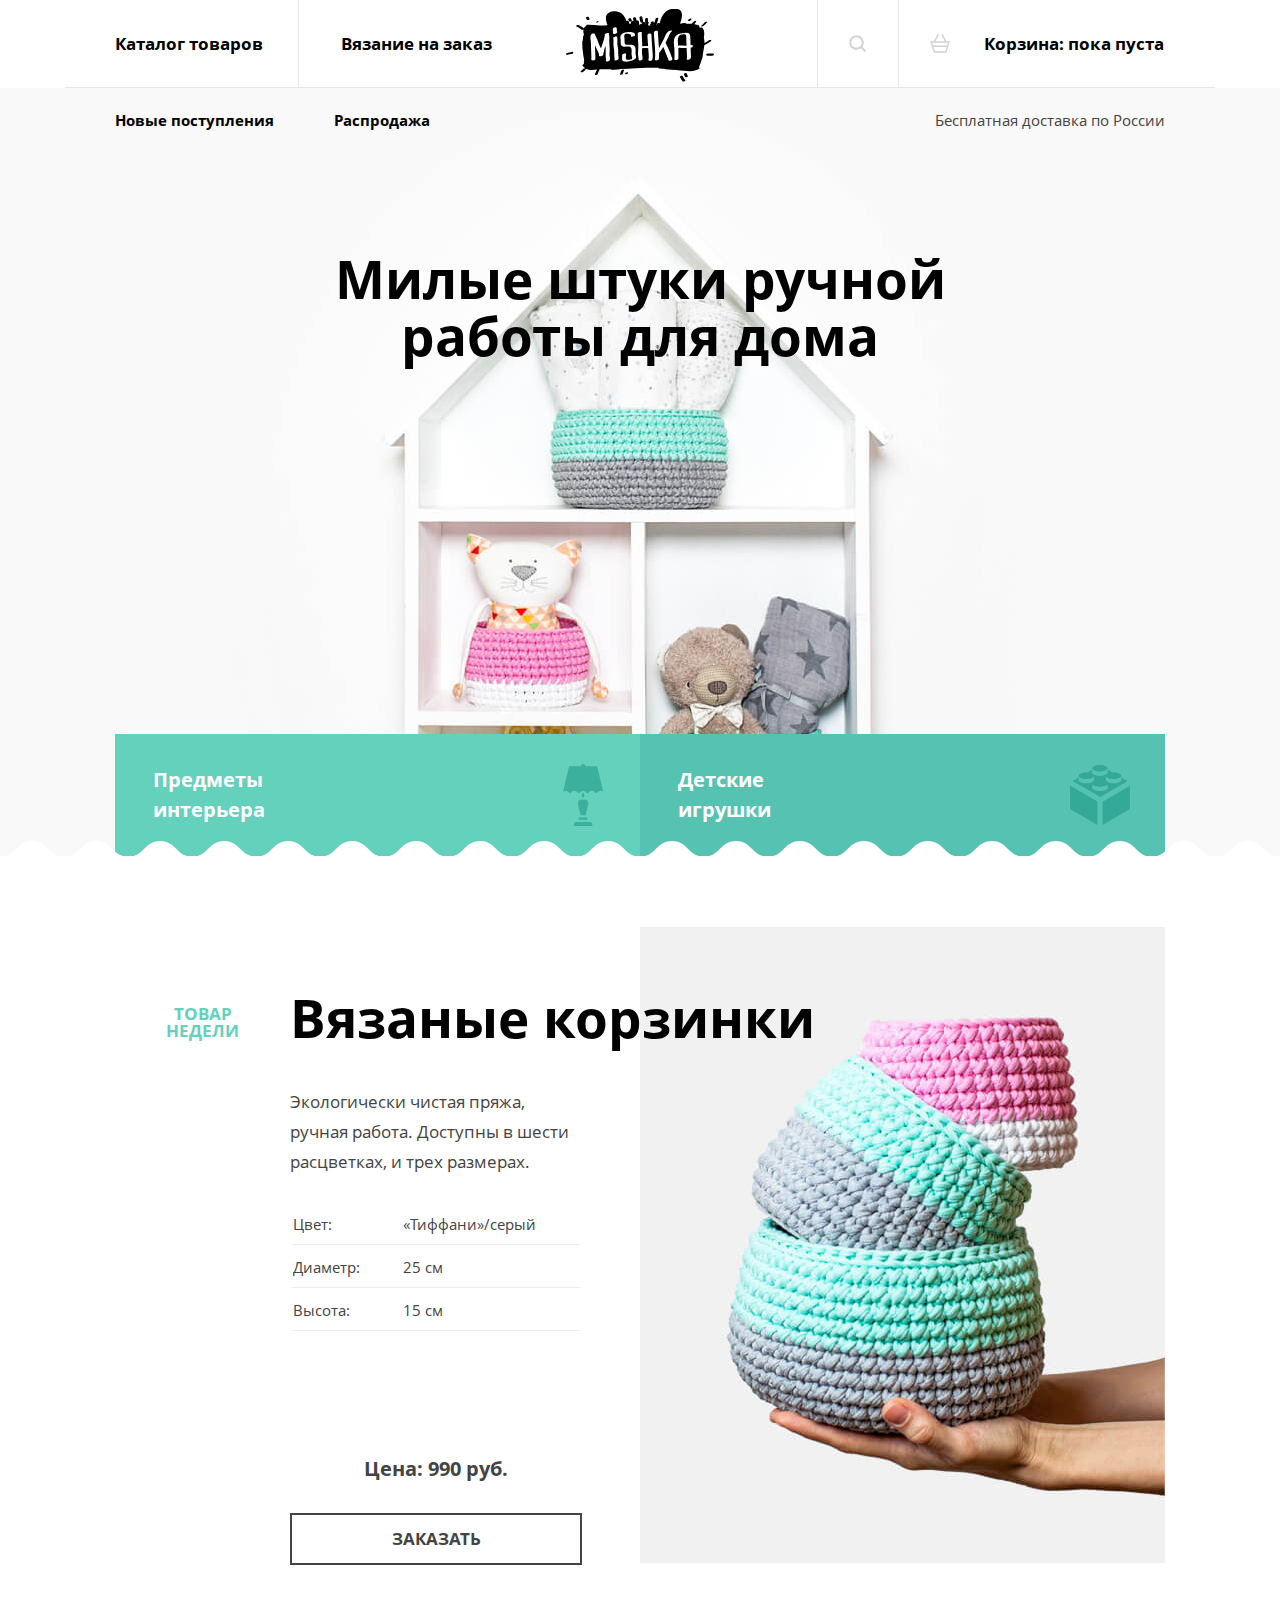
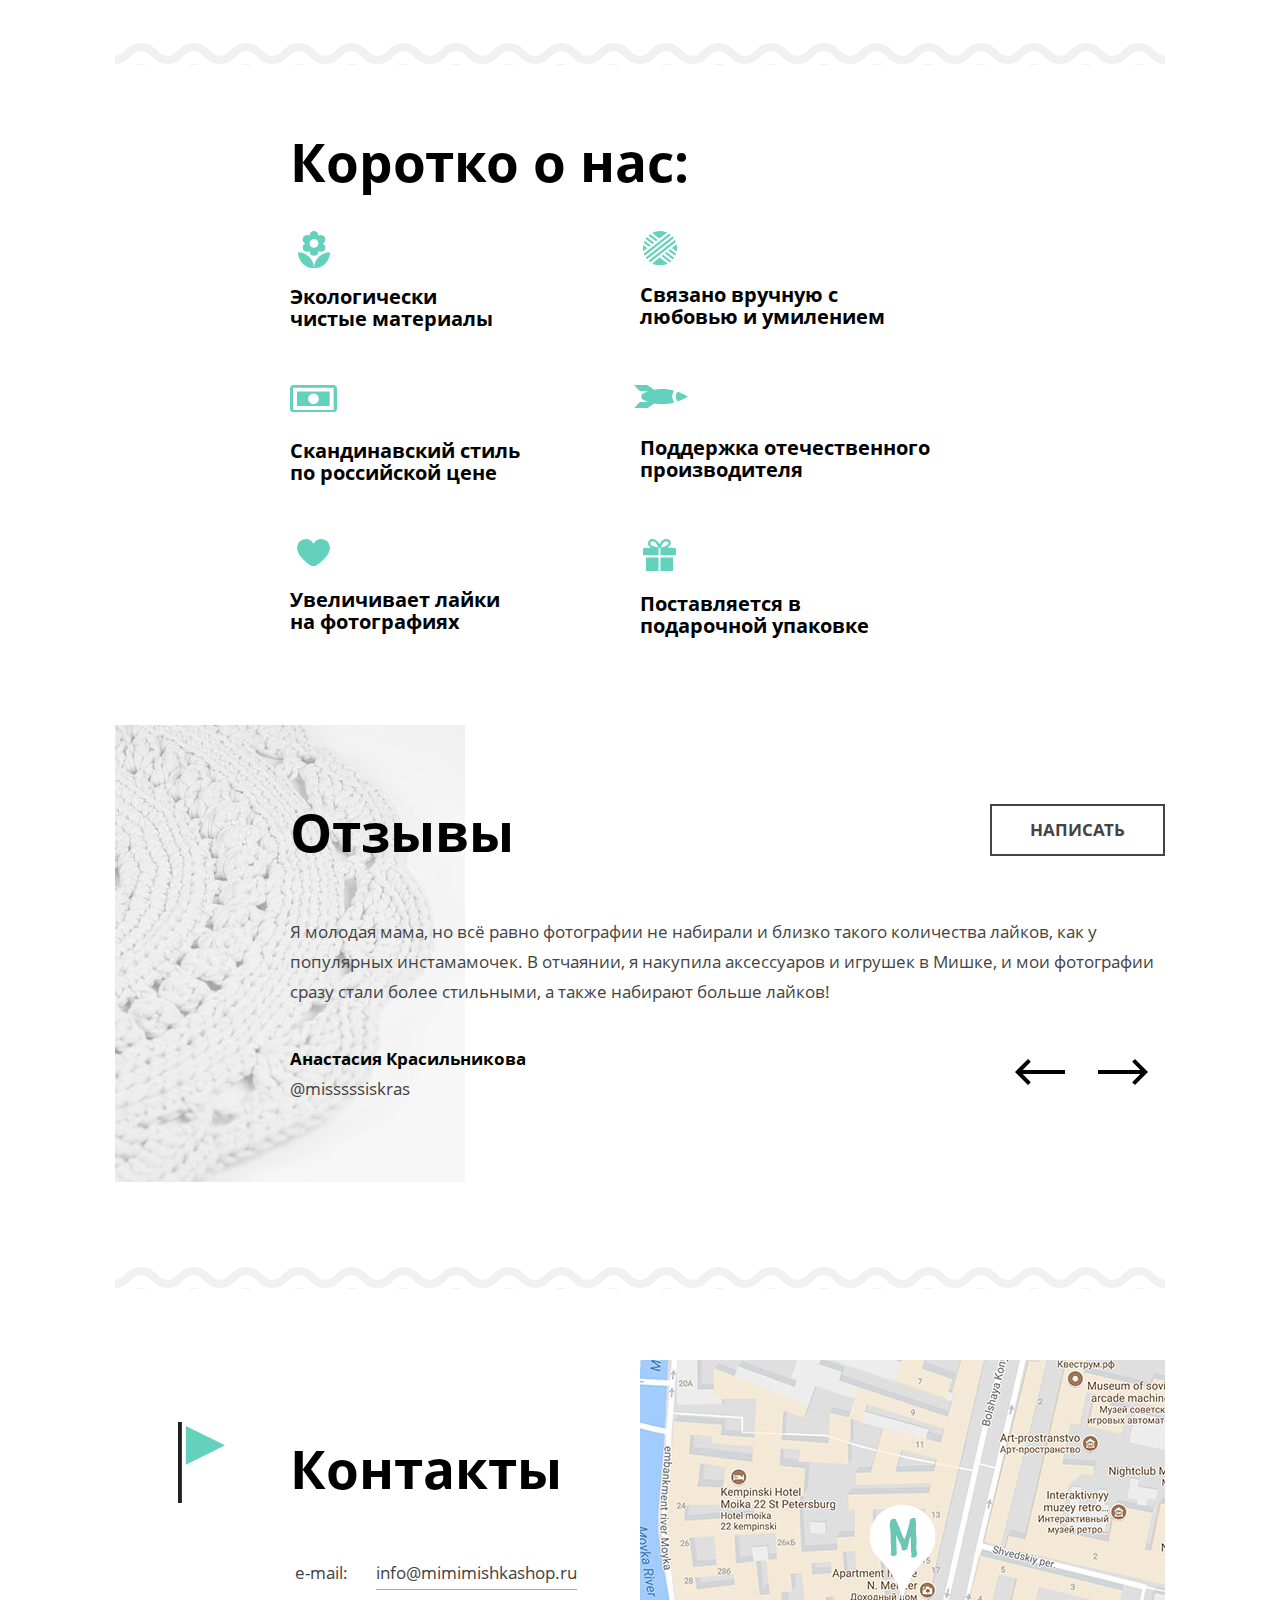
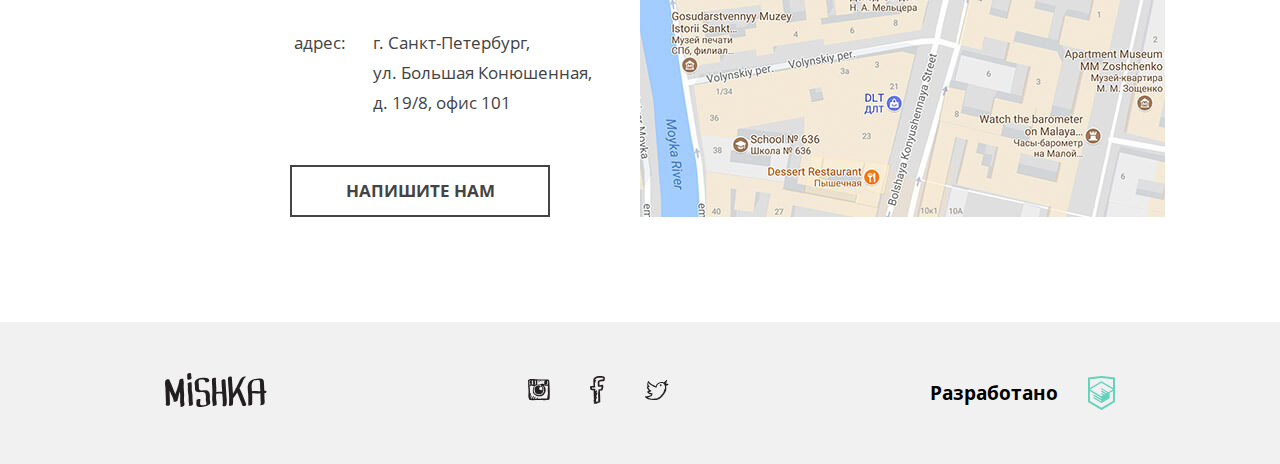
==== commit 7fb0fb0f: "Оптимизация" ====
--- a/index.html
+++ b/index.html
@@ -7,8 +7,8 @@
 	<meta name="viewport" content="width=device-width,initial-scale=1">
 	<meta name="format-detection" content="telephone=no">
 	<meta name="description" content="Сайт магазина Mishka">
-	<link rel="stylesheet" href="css/style.css">
-	<link rel="stylesheet" href="css/normalize.css">
+	<link rel="stylesheet" href="css/style.min.css">
+	<link rel="stylesheet" href="css/normalize.min.css">
 </head>
 
 <body>
@@ -28,7 +28,7 @@
 					<li class="main-nav__item main-nav__item--catalog"><a href="catalog.html">Каталог товаров</a></li>
 					<li class="main-nav__item main-nav__item--order"><a href="form.html">Вязание на заказ</a></li>
 					<li class="main-nav__item main-nav__item--search"><a>
-							<svg fill="#d3d2d2" version="1.1" id="Layer_1" xmlns="http://www.w3.org/2000/svg" xmlns:xlink="http://www.w3.org/1999/xlink" x="0px" y="0px" width="17.6px" height="17.6px" viewBox="-0.8 -0.8 18.6 18.6" enable-background="new -0.8 -0.8 17.6 17.6" xml:space="preserve">
+							<svg fill="#d3d2d2" version="1.1" xmlns="http://www.w3.org/2000/svg" xmlns:xlink="http://www.w3.org/1999/xlink" x="0px" y="0px" width="17.6px" height="17.6px" viewBox="-0.8 -0.8 18.6 18.6" enable-background="new -0.8 -0.8 17.6 17.6" xml:space="preserve">
 								<path d="M16.47,14.93l-3.415-3.415C14.02,10.226,14.6,8.634,14.6,6.899c0-4.253-3.447-7.699-7.7-7.699
 	S-0.8,2.646-0.8,6.899s3.446,7.7,7.699,7.7c1.734,0,3.326-0.58,4.613-1.546l3.417,3.416c0.203,0.202,0.418,0.33,0.771,0.33
 	c0.607,0,1.1-0.492,1.1-1.1C16.8,15.459,16.739,15.2,16.47,14.93z M1.399,6.899c0-3.038,2.462-5.5,5.5-5.5s5.5,2.462,5.5,5.5
@@ -36,7 +36,7 @@
 							</svg>
 							<span>Поиск по сайту</span></a></li>
 					<li class="main-nav__item main-nav__item--cart"><a>
-							<svg fill="#d3d2d2" version="1.1" id="Layer_1" xmlns="http://www.w3.org/2000/svg" xmlns:xlink="http://www.w3.org/1999/xlink" x="0px" y="0px" width="20.294px" height="18.849px" viewBox="264.205 370.961 20.294 18.849" enable-background="new 264.205 370.961 20.294 18.849" xml:space="preserve">
+							<svg fill="#d3d2d2" version="1.1" xmlns="http://www.w3.org/2000/svg" xmlns:xlink="http://www.w3.org/1999/xlink" x="0px" y="0px" width="20.294px" height="18.849px" viewBox="264.205 370.961 20.294 18.849" enable-background="new 264.205 370.961 20.294 18.849" xml:space="preserve">
 								<path d="M283.75,378.19h-3.151l-3.407-6.814c-0.185-0.37-0.634-0.52-1.006-0.335
 	c-0.371,0.186-0.521,0.636-0.335,1.006l3.071,6.143h-9.138l3.072-6.143c0.185-0.371,0.035-0.821-0.335-1.006
 	c-0.37-0.185-0.821-0.035-1.006,0.335l-3.407,6.814h-3.151c-0.414,0-0.75,0.336-0.75,0.75s0.336,0.75,0.75,0.75h0.157l0.855,2.991
@@ -156,7 +156,7 @@
 	<footer class="page__footer">
 		<div class="page-footer__wrapper">
 			<a class="page-footer__logo">
-				<svg fill="#231f20" version="1.1" id="Layer_1" xmlns="http://www.w3.org/2000/svg" xmlns:xlink="http://www.w3.org/1999/xlink" x="0px" y="0px" width="101.615px" height="34.056px" viewBox="0 0 101.615 34.056" enable-background="new 0 0 101.615 34.056" xml:space="preserve">
+				<svg fill="#231f20" version="1.1" xmlns="http://www.w3.org/2000/svg" xmlns:xlink="http://www.w3.org/1999/xlink" x="0px" y="0px" width="101.615px" height="34.056px" viewBox="0 0 101.615 34.056" enable-background="new 0 0 101.615 34.056" xml:space="preserve">
 					<g>
 						<path d="M19.135,21.495c-0.083-2.683-0.51-5.347-0.475-8.035c0.028-2.174,0.389-4.41-0.36-6.495
 		c0.047-0.237,0.096-0.473,0.14-0.711c0.193-1.045-3.271-0.492-3.813,0.464c-0.343,0.28-0.519,0.615-0.375,0.957
@@ -222,7 +222,7 @@
 			<ul class="social">
 				<li class="social__item social__item--instagram">
 					<a>
-						<svg version="1.1" id="Layer_1" xmlns="http://www.w3.org/2000/svg" xmlns:xlink="http://www.w3.org/1999/xlink" x="0px" y="0px" width="21.769px" height="21.334px" viewBox="53.115 53.19 21.769 21.334" enable-background="new 53.115 53.19 21.769 21.334" xml:space="preserve">
+						<svg version="1.1" xmlns="http://www.w3.org/2000/svg" xmlns:xlink="http://www.w3.org/1999/xlink" x="0px" y="0px" width="21.769px" height="21.334px" viewBox="53.115 53.19 21.769 21.334" enable-background="new 53.115 53.19 21.769 21.334" xml:space="preserve">
 							<g id="instagram">
 								<g>
 									<path fill="#231F20" d="M74.881,65.336c-0.013-2.395-0.344-4.788-0.303-7.135c-0.023-0.788-0.086-1.535-0.152-2.278
@@ -325,7 +325,7 @@
 				</li>
 				<li class="social__item social__item--facebook">
 					<a>
-						<svg version="1.1" id="Layer_1" xmlns="http://www.w3.org/2000/svg" xmlns:xlink="http://www.w3.org/1999/xlink" x="0px" y="0px" width="14.962px" height="27.718px" viewBox="56.519 49.996 14.962 27.718" enable-background="new 56.519 49.996 14.962 27.718" xml:space="preserve">
+						<svg version="1.1" xmlns="http://www.w3.org/2000/svg" xmlns:xlink="http://www.w3.org/1999/xlink" x="0px" y="0px" width="14.962px" height="27.718px" viewBox="56.519 49.996 14.962 27.718" enable-background="new 56.519 49.996 14.962 27.718" xml:space="preserve">
 							<g id="facebook">
 								<g>
 									<path fill="#231F20" d="M68.181,55.188c1.026,0.029,1.993,0,2.681-0.3c0.391-0.818,0.556-1.854,0.619-2.989
@@ -367,7 +367,7 @@
 				</li>
 				<li class="social__item social__item--twitter">
 					<a>
-						<svg version="1.1" id="Layer_1" xmlns="http://www.w3.org/2000/svg" xmlns:xlink="http://www.w3.org/1999/xlink" x="0px" y="0px" width="23.494px" height="20.168px" viewBox="52.253 53.771 23.494 20.168" enable-background="new 52.253 53.771 23.494 20.168" xml:space="preserve">
+						<svg version="1.1" xmlns="http://www.w3.org/2000/svg" xmlns:xlink="http://www.w3.org/1999/xlink" x="0px" y="0px" width="23.494px" height="20.168px" viewBox="52.253 53.771 23.494 20.168" enable-background="new 52.253 53.771 23.494 20.168" xml:space="preserve">
 							<g id="twitter">
 								<g>
 									<path fill="#231F20" d="M75.706,57.855c-0.227-0.366-0.909-0.277-1.407-0.371h-1.112c0.142-0.353,0.343-0.646,0.52-0.963
@@ -424,7 +424,7 @@
 			<p class="copyright">
 				<b class="copyright__text">Разработано</b>
 				<a class="copyright__link">
-					<svg version="1.1" id="Layer_1" xmlns="http://www.w3.org/2000/svg" xmlns:xlink="http://www.w3.org/1999/xlink" x="0px" y="0px" width="26.943px" height="34.09px" viewBox="0 0 26.943 34.09" enable-background="new 0 0 26.943 34.09" xml:space="preserve">
+					<svg version="1.1" xmlns="http://www.w3.org/2000/svg" xmlns:xlink="http://www.w3.org/1999/xlink" x="0px" y="0px" width="26.943px" height="34.09px" viewBox="0 0 26.943 34.09" enable-background="new 0 0 26.943 34.09" xml:space="preserve">
 						<path d="M13.62,0.017L13.472,0L0,1.412v24.661l13.473,8.017l13.43-7.99l0.042-0.025V1.412L13.62,0.017z M25.019,12.127L13.495,5.334
 	L13.494,5.23l-0.087,0.05l-0.088-0.056v0.109L1.925,12.118V3.147l11.548-1.212l11.547,1.212V12.127z M13.405,6.787L24.923,13.5
 	l-4.479,2.64l-7.093-4.221l-0.014,1.415l5.904,3.513l-0.86,0.507l-5.03-2.992l-0.014,1.415l3.827,2.275l-0.782,0.523l-3.031-1.787
@@ -441,7 +441,7 @@
 		<div class="popup__background"></div>
 		<div class="popup__wrapper">
 			<h2 class="popup__title">Добавить в корзину</h2>
-			<form action="" class="popup__form">
+			<form action="#" class="popup__form">
 				<span class="popup__text">Выберите размер:</span>
 				<ul class="popup__list">
 					<li class="popup__item">
--- a/css/style.min.css
+++ b/css/style.min.css
@@ -0,0 +1 @@
+body{width:100%;min-width:320px;font-family:"OpenSans";font-size:15px;line-height:24px;font-weight:400;font-display:swap;color:#444;background-color:#fff}.container{max-width:1250px;margin:0 auto}.visually-hidden:not(:focus):not(:active),input[type=checkbox].visually-hidden,input[type=radio].visually-hidden{position:absolute;width:1px;height:1px;margin:-1px;border:0;padding:0;white-space:nowrap;-webkit-clip-path:insert(100%);clip-path:insert(100%);clip:rect(0 0 0 0);overflow:hidden}img{max-width:100%;height:auto}.list-reset,.mp-reset{margin:0;padding:0}.list-reset{list-style-type:none}.link-reset,.main-nav__list a{margin:0;padding:0;text-decoration:none;color:#000}@font-face{font-family:"OpenSans";src:url(../fonts/OpenSans-Regular.woff) format("woff"),url(../fonts/OpenSans-Regular.woff2) format("woff2")}@font-face{font-family:"OpenSansBold";src:url(../fonts/OpenSans-Bold.woff) format("woff"),url(../fonts/OpenSans-Bold.woff2) format("woff2")}.main-nav{position:relative;font-family:"OpenSansBold";font-size:17px;color:#000;background-color:#fff}.main-nav--index{margin-bottom:75px}.main-nav__wrapper{max-width:1150px;margin:0 auto}.main-nav__list{list-style-type:none;margin:0;padding:0}.main-nav__item{position:relative}.main-nav__item a{display:block;width:100%;padding:27px 0 27px 24%;-webkit-box-sizing:border-box;box-sizing:border-box}.main-nav__item a:focus,.main-nav__item a:hover{opacity:.6}.main-nav__item a:active{opacity:.3}@media (min-width:321px){.main-nav__item{text-align:center}.main-nav__item a{padding-left:0}}.main-nav__item::after{content:'';position:absolute;bottom:0;left:0;width:100%;height:1px;background-color:#eaeaea}.main-nav__item--search svg{position:absolute;top:32px;left:10%}.main-nav__item--cart:focus,.main-nav__item--cart:hover,.main-nav__item--search:focus,.main-nav__item--search:hover{cursor:pointer}.main-nav__item--search:focus svg,.main-nav__item--search:hover svg{fill:#63d1bb}.main-nav__item--search:active svg{opacity:.3}.main-nav__item--cart svg{position:absolute;top:31px;left:10%}.main-nav__item--cart:focus svg,.main-nav__item--cart:hover svg{fill:#63d1bb}.main-nav__item--cart:active svg{opacity:.3}.main-nav--closed .main-nav__list,.main-nav--closed .main-nav__toggle--close{display:none}.main-nav--opened .main-nav__list{display:block}.main-nav--opened .main-nav__toggle--open{display:none}.main-nav__toggle{position:absolute;border:0;background:0 0}.main-nav__toggle--close{top:29px;right:30px;margin:0;padding:0;width:20px;height:20px}.main-nav__toggle--close::after,.main-nav__toggle--close::before{content:'';position:absolute;top:7px;left:-6px;width:27px;height:2px;background-color:#221f1f;-webkit-transform:rotate(45deg);-ms-transform:rotate(45deg);transform:rotate(45deg)}.main-nav__toggle--close::after{-webkit-transform:rotate(-45deg);-ms-transform:rotate(-45deg);transform:rotate(-45deg)}.main-nav__toggle--open{top:32px;right:31px;width:20px;height:14px}.main-nav__toggle--open::before{content:'';position:absolute;top:0;left:0;width:100%;height:2px;-webkit-box-shadow:0 2px 0 0 #000,0 8px 0 0 #000,0 14px 0 0 #000;box-shadow:0 2px 0 0 #000,0 8px 0 0 #000,0 14px 0 0 #000}@media (min-width:768px){.main-nav{padding:0 50px}.main-nav--index{margin-bottom:160px}.main-nav::after{content:'';position:absolute;bottom:0;left:0;width:100%;height:1px;background-color:#e7e7e7}.main-nav--closed .main-nav__list,.main-nav--opened .main-nav__list,.main-nav__wrapper{display:-webkit-box;display:-ms-flexbox;display:flex}.main-nav__item--search span,.main-nav__toggle{display:none}.main-nav__list{-ms-flex-wrap:wrap;flex-wrap:wrap}.main-nav__item a{padding:32px 0}.main-nav__item--search{width:82px;-webkit-box-ordinal-group:2;-ms-flex-order:1;order:1;border:1px solid #e7e7e7;border-top:none}.main-nav__item--search svg{top:50%;left:50%;-webkit-transform:translate(-50%,-50%);-ms-transform:translate(-50%,-50%);transform:translate(-50%,-50%)}.main-nav__item--cart{padding-left:83px;-webkit-box-ordinal-group:3;-ms-flex-order:2;order:2}.main-nav__item--cart svg{top:34px;left:31px}.main-nav__item--catalog,.main-nav__item--order{position:absolute;top:88px;left:50px;z-index:1;-webkit-box-ordinal-group:4;-ms-flex-order:3;order:3}.main-nav__item--catalog a,.main-nav__item--order a{padding:20px 0}.main-nav__item--order{left:217px;-webkit-box-ordinal-group:5;-ms-flex-order:4;order:4}.main-nav__item::after{content:none}}@media (min-width:1150px){.main-nav{position:relative;margin-bottom:0}.main-nav::after{content:none}.main-nav__list{position:relative;width:100%;padding-right:50px}.main-nav__list::after{content:'';position:absolute;bottom:0;left:0;width:100%;height:1px;background-color:#e7e7e7}.main-nav__item{width:234px;-webkit-box-sizing:border-box;box-sizing:border-box}.main-nav__item--catalog{position:static;-webkit-box-ordinal-group:2;-ms-flex-order:1;order:1;border-right:1px solid #e7e7e7}.main-nav__item--catalog a{padding:32px 0 32px 50px;text-align:left}.main-nav__item--order{position:static;-webkit-box-ordinal-group:3;-ms-flex-order:2;order:2}.main-nav__item--order a{padding:32px 0}.main-nav__item--search{width:82px;margin-left:auto;-webkit-box-ordinal-group:4;-ms-flex-order:3;order:3}.main-nav__item--cart{width:266px;-webkit-box-ordinal-group:5;-ms-flex-order:4;order:4}}.page-header{padding-bottom:73px;background-color:#f1f1f1}.page-header--main{padding-bottom:0;background-image:url(../img/hero-mobile.jpg);background-position:center 65px;background-repeat:no-repeat;background-color:#f9f9f9}@media (min-width:321px){.page-header--main{background-image:url(../img/hero-tablet.jpg@1x.jpg);background-size:auto 373px}}.page-header--nav-opened{background-position:center 376px}.page-header__wrapper{position:relative;max-width:1150px;margin:0 auto;padding-top:73px}.page-header__logo{position:relative;width:100%;display:block;padding:22px 0}.page-header__logo::after{content:'';position:absolute;bottom:0;left:0;width:100%;height:1px;background-color:#eaeaea}.page-header__logo:focus,.page-header__logo:hover{opacity:.6}.page-header__logo:active{opacity:.3}.page-header__logo-image{display:block;margin:0 auto}.page-header__text-wrapper,.top-product__name br{display:none}.page-header__title{margin:0;padding:0;font-family:"OpenSansBold";font-style:27px;line-height:30px;font-weight:700;text-align:center;color:#000}.page-header__title--index{margin-bottom:120px}.page-header__link-wrapper{list-style-type:none;margin:0;padding:0}.page-header__link-wrapper li:nth-child(2n) .page-header__link{background-color:#56c3b2}.page-header__link{position:relative;display:block;padding:28px 30px;font-family:"OpenSansBold";font-style:19px;line-height:24px;font-weight:700;text-decoration:none;color:#fff;background-color:#63d1bb}.page-header__link--interior::after,.page-header__link--toy::after{content:'';position:absolute;top:21px;left:76%;width:40px;height:62px;background-image:url(../img/icon-interior.svg);background-repeat:no-repeat}.page-header__link--toy::after{left:73%;width:60px;height:60px;background-image:url(../img/icon-toy.svg)}@media (min-width:768px){.page-header{position:relative;padding-bottom:72px;background-image:none}.page-header--main{padding-bottom:0;background-image:url(../img/hero-tablet.jpg@1x.jpg);background-position:center bottom;background-size:auto}.page-header::after{content:'';position:absolute;bottom:-1px;left:0;width:100%;height:10px;background-image:url(../img/bg-zigzag-fill.svg);background-position:0 0;background-repeat:repeat;background-size:cover}.page-header__wrapper{padding-top:101px}.page-header__logo{width:auto;padding:22px 0 20px;margin-right:auto}.page-header__logo::after{content:none}.page-header__logo-image{margin:0}.page-header__text-wrapper{position:absolute;top:18px;right:50px;margin:0;padding:0;display:block}.page-header__side-link{margin:0;padding:0;text-decoration:none;display:none;font-family:"OpenSansBold";font-style:15px;line-height:24px;font-weight:700;color:#000}.page-header__side-link:focus,.page-header__side-link:hover{opacity:.6}.page-header__link:active span,.page-header__link:active::after,.page-header__side-link:active{opacity:.3}.page-header__text{display:block;font-family:"OpenSans";font-size:15px;line-height:24px;font-weight:400}.page-header__title{margin-bottom:0;font-size:43px;line-height:50px}.page-header__title--index{margin-bottom:370px}.page-header__link-wrapper{width:100%;padding:0 50px;display:-webkit-box;display:-ms-flexbox;display:flex;-ms-flex-wrap:wrap;flex-wrap:wrap;-webkit-box-sizing:border-box;box-sizing:border-box}.page-header__link-wrapper li{width:50%}.page-header__link{font-size:20px;line-height:30px}.page-header__link--interior::after{top:30px;left:77%}.page-header__link--toy::after{top:31px;left:72%}.page-header__link:focus,.page-header__link:hover{padding-top:23px;padding-bottom:38px;margin-top:-5px}}@media (min-width:768px) and (min-width:769px){.page-header::after{height:16px}}@media (min-width:1150px){.page-header{padding-bottom:94px}.page-header--main{padding-bottom:0;background-image:url(../img/hero-desktop@1x.jpg);background-position:center 89px}.page-header__wrapper{padding-top:162px}.page-header__logo{position:absolute;top:50%;left:50%;z-index:1;-webkit-transform:translate(-50%,-50%);-ms-transform:translate(-50%,-50%);transform:translate(-50%,-50%)}.page-header__title{font-size:53px;line-height:57px}.page-header__text-wrapper{top:0;right:0;width:100%;padding:20px 50px 0 0;display:-webkit-box;display:-ms-flexbox;display:flex;-webkit-box-sizing:border-box;box-sizing:border-box}.page-header__side-link{display:block;padding-left:50px;margin-right:10px}.page-header__text{margin-left:auto}.page-header__link{padding:31px 38px}.page-header__link--interior::after{top:30px;left:448px}.page-header__link--toy::after{top:31px;left:430px}.page-header__link:focus,.page-header__link:hover{padding-top:26px;padding-bottom:41px;margin-top:-5px}}.top-product{position:relative}.top-product::after,.top-product__row::after{content:'';position:absolute;bottom:0;left:0;width:100%}.top-product::after{background-image:url(../img/bg-zigzag-line.svg);background-position:0 0;background-repeat:repeat;background-size:contain;height:6px}.top-product__wrapper{padding:33px 30px 42px;-webkit-box-sizing:border-box;box-sizing:border-box;max-width:1150px;margin:0 auto}.top-product__name,.top-product__title{font-family:"OpenSansBold";font-weight:700}.top-product__title{padding:0;margin:0 0 9px;font-size:25px;line-height:30px;color:#000}.top-product__name{display:block;margin-bottom:24px;font-size:17px;line-height:20px;text-transform:uppercase;color:#63d1bb}.top-product__content-wrapper{display:-webkit-box;display:-ms-flexbox;display:flex;-webkit-box-orient:vertical;-webkit-box-direction:normal;-ms-flex-direction:column;flex-direction:column}.top-product__text{padding:0;margin:0 0 23px}.top-product__table{width:100%;margin-bottom:28px;line-height:20px}.top-product__row{position:relative;display:-webkit-box;display:-ms-flexbox;display:flex;padding:11px 0 10px}.top-product__row::after{height:1px;background-color:#ececec}.top-product__column1{width:38%;display:block}.top-product__column2{width:62%;display:block}.top-product__picture{display:block}.top-product__image{width:100%}.top-product__price-wrapper{-webkit-box-ordinal-group:4;-ms-flex-order:3;order:3}.top-product__price{display:block;margin-top:26px;margin-bottom:25px;font-family:"OpenSansBold";font-size:17px;font-weight:700;text-align:center}.top-product__button{max-width:260px;margin:0 auto}@media (min-width:768px){.top-product::after{height:15px}.top-product__wrapper{padding:54px 50px 68px}.top-product__title-wrapper{display:-webkit-box;display:-ms-flexbox;display:flex;-webkit-box-align:center;-ms-flex-align:center;align-items:center;margin-bottom:53px}.top-product__title{font-size:43px;line-height:50px}.top-product__name{padding:0;display:block;margin:0 0 0 auto;font-size:17px;line-height:17px;text-align:center}.top-product__name br{display:block}.top-product__content-wrapper{position:relative;-webkit-box-orient:horizontal;-webkit-box-direction:normal;-ms-flex-direction:row;flex-direction:row;-ms-flex-wrap:wrap;flex-wrap:wrap}.top-product__text-wrapper{width:43%;margin-right:auto;-webkit-box-ordinal-group:2;-ms-flex-order:1;order:1}.top-product__picture{width:50%;-webkit-box-ordinal-group:3;-ms-flex-order:2;order:2}.top-product__text{font-size:17px;line-height:30px}.top-product__price-wrapper{position:absolute;bottom:4px;left:0;width:43%;-webkit-box-ordinal-group:4;-ms-flex-order:3;order:3}.top-product__price{margin:0 0 32px;font-size:20px;line-height:24px}.top-product__button{max-width:none;margin:0}}@media (min-width:1150px){.top-product::after{left:50%;width:1050px;height:22px;-webkit-transform:translateX(-50%);-ms-transform:translateX(-50%);transform:translateX(-50%)}.top-product__wrapper{position:relative;padding:71px 50px 96px 0}.top-product__title-wrapper{position:absolute;top:133px;left:50px;z-index:1;-webkit-box-orient:horizontal;-webkit-box-direction:reverse;-ms-flex-direction:row-reverse;flex-direction:row-reverse;-webkit-box-pack:end;-ms-flex-pack:end;justify-content:flex-end}.top-product__title{font-size:53px;line-height:57px}.top-product__name{width:175px;margin-left:0}.top-product__content-wrapper{padding-left:225px}.top-product__text-wrapper{width:292px;padding-top:160px;margin-right:auto}.top-product__picture{width:525px}.top-product__price-wrapper{width:292px;margin-left:225px}}.button{display:block;padding:14px 10px;font-family:"OpenSansBold";font-size:17px;line-height:20px;font-weight:700;text-transform:uppercase;text-decoration:none;text-align:center;color:#444;background:0 0;border:2px solid #444;-webkit-box-sizing:border-box;box-sizing:border-box}.button:focus,.button:hover{color:#fff;background-color:#444;cursor:pointer}.button:active span{opacity:.3}.about-us{margin-bottom:58px}.about-us__wrapper{max-width:1150px;margin:0 auto;padding:32px 30px 0;-webkit-box-sizing:border-box;box-sizing:border-box}.about-us__list,.about-us__title{padding:0;margin:0 0 31px;font-family:"OpenSansBold";font-size:25px;line-height:30px;font-weight:700;color:#000}.about-us__list{list-style-type:none;margin:0;font-size:17px;line-height:20px}.about-us__item,.contacts__email a{position:relative}.about-us__item--flower{padding-top:55px;margin-bottom:28px}.about-us__item--flower::after,.about-us__item--heart::after,.about-us__item--money::after{content:'';position:absolute;top:0;left:8px;width:32px;height:37px;background-image:url(../img/icon-feature-1.svg);background-position:0 0;background-repeat:no-repeat}.about-us__item--money{padding-top:55px;margin-bottom:33px}.about-us__item--heart::after,.about-us__item--money::after{left:0;width:47px;height:27px;background-image:url(../img/icon-feature-3.svg)}.about-us__item--heart{padding-top:50px;margin-bottom:30px}.about-us__item--heart::after{left:7px;width:34px;background-image:url(../img/icon-feature-5.svg)}.about-us__item--clew{padding-top:53px;margin-bottom:31px}.about-us__item--clew::after,.about-us__item--gift::after,.about-us__item--rocket::after{content:'';position:absolute;top:0;left:3px;width:35px;height:34px;background-image:url(../img/icon-feature-2.svg);background-position:0 0;background-repeat:no-repeat}.about-us__item--rocket{padding-top:52px;margin-bottom:30px}.about-us__item--gift::after,.about-us__item--rocket::after{left:-6px;width:55px;height:23px;background-image:url(../img/icon-feature-4.svg)}.about-us__item--gift{padding-top:54px}.about-us__item--gift::after{left:3px;width:33px;height:32px;background-image:url(../img/icon-feature-6.svg)}@media (min-width:380px){.about-us__item br{display:none}}@media (min-width:768px){.about-us{margin-bottom:81px}.about-us__wrapper{padding:56px 50px 0}.about-us__title{margin-bottom:44px;font-size:43px;line-height:50px}.about-us__list{display:-webkit-box;display:-ms-flexbox;display:flex;-ms-flex-wrap:wrap;flex-wrap:wrap;font-size:20px;line-height:22px}.about-us__item{width:50%;margin-bottom:55px}.about-us__item--flower{-webkit-box-ordinal-group:2;-ms-flex-order:1;order:1}.about-us__item--money{-webkit-box-ordinal-group:4;-ms-flex-order:3;order:3}.about-us__item--heart{margin-bottom:0;-webkit-box-ordinal-group:6;-ms-flex-order:5;order:5}.about-us__item--clew{-webkit-box-ordinal-group:3;-ms-flex-order:2;order:2}.about-us__item--rocket{-webkit-box-ordinal-group:5;-ms-flex-order:4;order:4}.about-us__item--gift{margin-bottom:0;-webkit-box-ordinal-group:7;-ms-flex-order:6;order:6}.about-us__item br{display:block}}@media (min-width:1150px){.about-us{margin-bottom:88px}.about-us__wrapper{max-width:1150px;margin:0 auto;padding:68px 225px 0}.about-us__title{margin-bottom:41px;font-size:53px;line-height:57px}}.reviews__wrapper{position:relative;max-width:1150px;margin:0 auto;padding:0 30px 51px;-webkit-box-sizing:border-box;box-sizing:border-box}.reviews__wrapper::after{content:'';position:absolute;bottom:0;left:0;width:100%;height:6px;background-image:url(../img/bg-zigzag-line.svg);background-position:0 0;background-repeat:repeat;background-size:contain}.reviews__title{padding:0;margin:0 0 34px;font-family:"OpenSansBold";font-size:25px;line-height:30px;font-weight:700;color:#000}.reviews__text{padding:0;margin:0 0 35px;line-height:30px}.reviews__author,.reviews__author-nickname{display:block;margin-bottom:3px;font-family:"OpenSansBold";font-size:17px;line-height:24px;font-weight:700;color:#000}.reviews__author-nickname{margin-bottom:30px;font-family:"OpenSans";line-height:30px;font-weight:400;color:#444}.reviews__nav{padding:0;display:-webkit-box;display:-ms-flexbox;display:flex;margin:0 0 38px}.reviews__next,.reviews__prev{position:relative;width:50%;height:50px;margin:0;padding:0;border:1px solid #ececec;background:0 0}.reviews__next:focus,.reviews__next:hover,.reviews__prev:focus,.reviews__prev:hover{opacity:.6;cursor:pointer}.reviews__next:active,.reviews__prev:active{opacity:.3;outline:0}.reviews__next::after,.reviews__prev::after{content:'';position:absolute;top:50%;left:50%;width:50px;height:26px;background-image:url(../img/icon-left-arrow.svg);background-position:0 0;background-repeat:no-repeat;-webkit-transform:translate(-50%,-50%);-ms-transform:translate(-50%,-50%);transform:translate(-50%,-50%)}.reviews__next::after{background-image:url(../img/icon-right-arrow.svg)}.reviews__button{width:260px;margin:0 auto}@media (min-width:768px){.reviews__wrapper{padding:79px 50px 120px;display:-webkit-box;display:-ms-flexbox;display:flex;-ms-flex-wrap:wrap;flex-wrap:wrap;background-image:url(../img/review@1x.jpg);background-position:0 0;background-repeat:no-repeat}.reviews__wrapper::after{height:16px}.reviews__title{margin-bottom:57px;font-size:43px;line-height:50px}.reviews__text{margin-bottom:60px;font-size:17px}.reviews__author-nickname,.reviews__nav{margin-bottom:0}.reviews__nav{width:167px;margin-left:auto}.reviews__next,.reviews__prev{border:0}.reviews__button{position:absolute;top:79px;right:50px;width:175px}}@media (min-width:1150px){.reviews__wrapper{padding:78px 50px 185px 225px;background-position:50px 0}.reviews__wrapper::after{width:1050px;height:22px;left:50%;-webkit-transform:translateX(-50%);-ms-transform:translateX(-50%);transform:translateX(-50%)}.reviews__title{font-size:53px;line-height:57px}.reviews__text{margin-bottom:40px}}.contacts{margin-bottom:39px}.contacts__wrapper{max-width:1150px;margin:0 auto;-webkit-box-sizing:border-box;box-sizing:border-box}.contacts__info-wrapper{padding:38px 30px 0}.contacts__title{margin:0;padding:0;font-family:"OpenSansBold";font-size:18px;line-height:30px;font-weight:700;color:#000}.contacts__table{padding:0;margin:0 0 35px;font-family:"OpenSans";font-size:15px;line-height:30px;font-weight:400}.contacts__table tr:nth-child(2) td{padding-top:30px}.contacts__table td{vertical-align:text-top}.contacts__table td:first-child{width:30%}.contacts__table td:nth-child(2){width:70%}.contacts__table br{display:block}.contacts__email a::after{content:'';position:absolute;bottom:-6px;left:0;width:100%;height:1px;background-color:#62d1ba}.contacts__email a:focus,.contacts__email a:hover{color:#46c1ae;cursor:pointer}.contacts__email a:focus::after,.contacts__email a:hover::after{background-color:#46c1ae}.contacts__email a:active{opacity:.3}.contacts__map,.contacts__map::after{background-position:0 0;background-repeat:no-repeat}.contacts__map{padding:0;margin:0 0 39px;position:relative;width:100%;height:457px;background-image:url(../img/map-mobile@1x.jpg)}.contacts__map::after{content:'';position:absolute;top:145px;left:139px;width:67px;height:100px;background-image:url(../img/icon-map-pin.svg)}@media (min-width:321px){.contacts__map::after{left:50%;-webkit-transform:translateX(-50%);-ms-transform:translateX(-50%);transform:translateX(-50%)}.contacts__map{background-image:url(../img/map-tablet@1x.jpg);background-position:center 0}}.contacts__button{width:260px;margin:0 auto}@media (min-width:768px){.contacts{margin-bottom:57px}.contacts__wrapper{position:relative}.contacts__wrapper::after{content:'';position:absolute;top:46px;right:53px;width:47px;height:81px;background-image:url(../img/icon-flag.svg);background-position:0 0;background-repeat:no-repeat}.contacts__info-wrapper{padding:68px 50px 0}.contacts__title{margin-bottom:56px;font-size:43px;line-height:50px}.contacts__table{margin-bottom:54px;font-size:17px}.contacts__table tbody{display:-webkit-box;display:-ms-flexbox;display:flex;-ms-flex-wrap:wrap;flex-wrap:wrap}.contacts__table tr{width:50%}.contacts__table tr:nth-child(2) td{padding:0}.contacts__table td:first-child{width:78px}.contacts__table td:nth-child(2){width:auto}.contacts__map{margin-bottom:55px}}@media (min-width:768px) and (min-width:769px){.contacts__map{background-image:url(../img/map-desktop@1x.jpg)}}@media (min-width:1150px){.contacts{margin-bottom:105px}.contacts__wrapper{padding:71px 50px 0 225px;display:-webkit-box;display:-ms-flexbox;display:flex}.contacts__wrapper::after{top:133px;left:113px}.contacts__info-wrapper{padding:80px 0 0}.contacts__title{font-size:53px;line-height:57px}.contacts__table{margin-bottom:0}.contacts__table tbody{-webkit-box-orient:vertical;-webkit-box-direction:normal;-ms-flex-direction:column;flex-direction:column}.contacts__table tr{width:100%}.contacts__table tr:first-child{margin-bottom:35px}.contacts__table td:first-child{width:77px}.contacts__table td:nth-child(2n){width:221px}.contacts__table br{display:block}.contacts__map{width:525px;margin-left:auto;margin-bottom:0}.contacts__button{position:absolute;bottom:0;left:225px}}.page__footer{background-color:#f1f1f1}.page-footer__wrapper{max-width:1150px;margin:0 auto;padding:25px 30px 23px;-webkit-box-sizing:border-box;box-sizing:border-box}.page-footer__logo{display:none}@media (min-width:768px){.page-footer__wrapper{display:-webkit-box;display:-ms-flexbox;display:flex;padding:51px 50px}.page-footer__logo{display:block;margin-right:159px}.page-footer__logo:focus svg,.page-footer__logo:hover svg{fill:#46c1ae}.page-footer__logo:active{opacity:.3}}@media (min-width:1150px){.page-footer__wrapper{padding:51px 100px}.page-footer__logo{margin-right:auto}}.social{position:relative;list-style-type:none;margin:0;display:-webkit-box;display:-ms-flexbox;display:flex;-webkit-box-pack:justify;-ms-flex-pack:justify;justify-content:space-between;-webkit-box-align:center;-ms-flex-align:center;align-items:center;padding:0 62px 26px 57px}.social::after{content:'';position:absolute;bottom:0;left:0;width:100%;height:1px;background-color:#e5e5e5}.social__item a:focus,.social__item a:hover{cursor:pointer}.social__item a:focus path,.social__item a:hover path{fill:#46c1ae}.social__item a:active{opacity:.3}@media (min-width:768px){.social{margin:0;padding:0;width:141px;-webkit-box-align:center;-ms-flex-align:center;align-items:center}.social::after{content:none}}.copyright{padding:0;width:185px;margin:22px auto 0;display:-webkit-box;display:-ms-flexbox;display:flex;-webkit-box-align:center;-ms-flex-align:center;align-items:center}.copyright svg{fill:#63d1bb}.copyright__text{display:block;margin-right:30px;font-family:"OpenSansBold";font-size:19px;line-height:18px;font-weight:700;color:#000}@media (min-width:768px){.copyright{padding:0;margin:0 0 0 auto}.copyright:focus,.copyright:hover{cursor:pointer}.copyright:focus svg,.copyright:hover svg{fill:#46c1ae}.copyright:active{opacity:.3}.copyright__link{position:relative;width:27px;height:34px}.copyright__link svg{position:absolute;top:0;right:0}}.catalog__wrapper{max-width:1150px;margin:0 auto}.catalog__list{list-style-type:none;margin:0;padding:30px}.catalog__item{margin-bottom:30px}.catalog__item:last-child{margin-bottom:0}.catalog__item picture{display:block;width:100%}.catalog__item:focus .catalog__item-wrapper,.catalog__item:hover .catalog__item-wrapper{-webkit-box-shadow:0 5px 10px rgba(0,0,0,.1);box-shadow:0 5px 10px rgba(0,0,0,.1)}.catalog__item:active .catalog__item-wrapper{-webkit-box-shadow:0 3px 5px rgba(0,0,0,.1);box-shadow:0 3px 5px rgba(0,0,0,.1)}.catalog__image{width:100%}.catalog__item-wrapper{position:relative;padding:26px 30px 25px;margin-top:-6.5px;border:1px solid #ededed}.catalog__name{padding:0;margin:0 0 5px;font-family:"OpenSansBold";font-size:17px;font-weight:700;color:#000}.catalog__name:focus,.catalog__name:hover{opacity:.6;cursor:pointer}.catalog__name:active{opacity:.3}.catalog__characteristics{margin:0;width:100%;padding:0 0 18px;font-family:"OpenSans";font-size:13px;line-height:30px;font-weight:400}.catalog__price{position:relative;display:block;padding-top:23px;font-family:"OpenSansBold";font-size:15px;line-height:24px;font-weight:700;color:#000}.catalog__price::after{content:'';position:absolute;top:0;left:0;width:100%;height:1px;background-color:#ececec}.catalog__button{position:absolute;bottom:26px;right:26px;margin:0;padding:0;border:0;background:0 0}.catalog__button:focus,.catalog__button:hover{cursor:pointer}.catalog__button:focus svg,.catalog__button:hover svg{fill:#63d1bb}.catalog__button:active{opacity:.3}@media (min-width:768px){.catalog__list{padding:80px 50px 0;margin-bottom:53px}.catalog__item{width:100%;display:-webkit-box;display:-ms-flexbox;display:flex;margin-bottom:54px}.catalog__item picture{width:334px;height:334px;-ms-flex-negative:0;flex-shrink:0}.catalog__item:last-child{margin-bottom:0}.catalog__item-wrapper{padding:26px 27px 25px;margin-top:0;display:-webkit-box;display:-ms-flexbox;display:flex;-webkit-box-orient:vertical;-webkit-box-direction:normal;-ms-flex-direction:column;flex-direction:column;-webkit-box-flex:1;-ms-flex-positive:1;flex-grow:1}.catalog__name{margin-bottom:7px;font-size:20px;line-height:24px}.catalog__characteristics{padding-bottom:0;font-size:15px}.catalog__price{margin-top:auto;font-size:17px}.catalog__button{bottom:25px;right:31px}}@media (min-width:1150px){.catalog{margin-bottom:57px}.catalog__list{padding:130px 50px 0;margin-left:-51px;margin-bottom:0;display:-webkit-box;display:-ms-flexbox;display:flex}.catalog__item{width:316px;margin-left:51px;margin-bottom:0;-webkit-box-orient:vertical;-webkit-box-direction:normal;-ms-flex-direction:column;flex-direction:column}.catalog__item picture{width:100%;height:auto}.catalog__item-wrapper{min-height:197px;margin-top:-6.5px;-webkit-box-sizing:border-box;box-sizing:border-box}}.video{padding:0 30px;margin-bottom:58px}.video__wrapper{max-width:1150px;margin:0 auto;-webkit-box-sizing:border-box;box-sizing:border-box}.video__content-wrapper{position:relative;padding:93px 0 30px;border:1px solid #ededed}.video__content-wrapper:focus,.video__content-wrapper:hover{-webkit-box-shadow:0 5px 10px rgba(0,0,0,.1);box-shadow:0 5px 10px rgba(0,0,0,.1)}.video__content-wrapper:active{-webkit-box-shadow:0 3px 5px rgba(0,0,0,.1);box-shadow:0 3px 5px rgba(0,0,0,.1)}.video__title{position:absolute;top:25px;left:0;margin:0;padding:0 0 0 90px;font-family:"OpenSansBold";font-size:17px;line-height:24px;font-weight:700;color:#000;background-image:url(../img/icon-video.svg);background-position:33px center;background-repeat:no-repeat}.video__player{position:relative;width:calc(100% + 2px);margin-left:-1px}.video__player picture{width:100%;display:block}.video__image{width:100%}.video__player-button{position:absolute;top:50%;left:50%;margin:0;padding:0;width:101px;height:77px;-webkit-transform:translate(-50%,-50%);-ms-transform:translate(-50%,-50%);transform:translate(-50%,-50%);border:0;background:0 0;background-image:url(../img/icon-play.svg);background-position:0 0;background-repeat:no-repeat}.video__player-button:focus,.video__player-button:hover{-webkit-transform:translate(-50%,-50%) scale(1.2);-ms-transform:translate(-50%,-50%) scale(1.2);transform:translate(-50%,-50%) scale(1.2);background-size:cover;cursor:pointer}.video__player-button:active{-webkit-transform:translate(-50%,-50%) scale(.8);-ms-transform:translate(-50%,-50%) scale(.8);transform:translate(-50%,-50%) scale(.8);background-size:cover;opacity:.3}.video__text{padding:28px 34px 0;margin:0 0 22px;font-family:"OpenSans";font-size:13px;line-height:24px;font-weight:400}.video__button{width:192px;margin:0 auto}@media (min-width:768px){.video{padding:0 50px;margin-bottom:63px}.video__content-wrapper{display:-webkit-box;display:-ms-flexbox;display:flex;-webkit-box-orient:vertical;-webkit-box-direction:normal;-ms-flex-direction:column;flex-direction:column;padding:0 0 45px}.video__title{position:static;top:auto;left:auto;padding-left:106px;padding-top:34px;margin-top:-6.5px;margin-bottom:0;background-position:41px bottom;font-size:20px}.video__player{position:relative}.video__player::after{content:'';position:absolute;bottom:6.5px;left:0;width:100%;height:1px;background-color:#ededed}.video__text{margin:24px 0 33px;padding:0 40px;font-size:15px;line-height:30px}.video__button{width:calc(100% - 80px);margin:0 auto}}@media (min-width:1150px){.video{padding:0;margin-bottom:105px}.video__wrapper{padding:0 50px}.video__content-wrapper{-webkit-box-orient:horizontal;-webkit-box-direction:normal;-ms-flex-direction:row;flex-direction:row;-ms-flex-wrap:wrap;flex-wrap:wrap;padding-bottom:0}.video__player{width:682px;margin-bottom:-6.5px}.video__player::after{content:none}.video__text-wrapper{width:367px;padding:0 56px 59px 80px;-webkit-box-sizing:border-box;box-sizing:border-box}.video__title{position:relative;padding:98px 0 0;margin-bottom:33px;background-position:0 47px}.video__text{padding:0;margin:0 0 43px}.video__button{width:100%}}.form{padding:24px 30px 0;margin-bottom:55px}.form__text{padding:0;max-width:1150px;margin:0 auto 25px;font-family:"OpenSans";font-size:13px;line-height:24px;font-weight:400;-webkit-box-sizing:border-box;box-sizing:border-box}.form__group{padding:0;margin:0 0 33px;border:0}.form__group--type .form__input-label-wrapper{margin-bottom:4px}.form__group--color .form__input-label-wrapper:last-child,.form__group--full-name .form__input-label-wrapper:last-child,.form__group--type .form__input-label-wrapper:last-child{margin-bottom:0}.form__group--color .form__input-label-wrapper{margin-bottom:22px}.form__group--full-name .form__input-label-wrapper{margin-bottom:24px}.form__group--email .form__title,.form__group--phone .form__title{margin-bottom:9px}.form__group--add{margin-bottom:12px}.form__group--add .form__title{margin-bottom:24px}.form__group-wrapper{max-width:1150px;margin:0 auto;-webkit-box-sizing:border-box;box-sizing:border-box}.form__title{position:relative;padding:0;display:table;width:100%;margin:0 0 27px;font-family:"OpenSansBold";font-size:17px;line-height:16px;font-weight:700;text-transform:uppercase;color:#63d1bb}.form__title::after{content:'';position:absolute;top:50%;right:0;z-index:-1;width:100%;height:1px;background-color:#62d1ba;-webkit-transform:translateY(-50%);-ms-transform:translateY(-50%);transform:translateY(-50%)}.form__title span{padding-right:24px;background-color:#fff}.form__input-label-wrapper{margin:0;padding:0}.form__input-label-wrapper--email,.form__input-label-wrapper--phone{position:relative}.form__input,.form__label{font-size:17px;line-height:18px}.form__label{position:relative;display:block;color:#000;font-family:"OpenSansBold";font-weight:700}.form__input{width:100%;padding:15px 18px 15px 0;font-family:"OpenSans";font-weight:400;-webkit-box-sizing:border-box;box-sizing:border-box;border:0;border-bottom:2px solid #000;background-color:transparent}.form__input::-webkit-input-placeholder{opacity:.3}.form__input::-moz-placeholder{opacity:.3}.form__input:-ms-input-placeholder{opacity:.3}.form__input::-ms-input-placeholder{opacity:.3}.form__input::placeholder{opacity:.3}.form__input:focus,.form__input:hover{border-bottom:2px solid #62d1ba;outline:0}.form__input--radio+.form__label{padding:10px 0 10px 62px}.form__input--radio+.form__label::before{content:'';position:absolute;top:0;left:0;width:36px;height:36px;border:1px solid #444;border-radius:50%}.form__input--radio:checked+.form__label::after{content:'';position:absolute;top:12px;left:12px;width:15px;height:15px;background-color:#62d1ba;border-radius:50%}.form__input--radio:focus+.form__label,.form__input--radio:hover+.form__label{cursor:pointer}.form__input--radio:focus+.form__label::before,.form__input--radio:hover+.form__label::before{border:1px solid #62d1ba}.form__input--radio:active+.form__label::before{border:1px solid #444;opacity:.3}.form__input--checkbox+.form__label{padding:12px 0 10px 64px}.form__input--checkbox+.form__label::before{content:'';position:absolute;top:0;left:0;width:36px;height:36px;border:2px solid #444}.form__input--checkbox:checked+.form__label{background-image:url(../img/icon-tick.svg);background-size:22px 16px;background-position:9px 12px;background-repeat:no-repeat}.form__input--checkbox:focus+.form__label,.form__input--checkbox:hover+.form__label{cursor:pointer}.form__input--add:focus,.form__input--add:hover,.form__input--checkbox:focus+.form__label::before,.form__input--checkbox:hover+.form__label::before{border:2px solid #62d1ba}.form__input--checkbox:active+.form__label::before{border:2px solid #444;opacity:.3}.form__input--phone{padding-right:41px}.form__input--email:focus+.form__input-email-icon,.form__input--email:hover+.form__input-email-icon,.form__input--phone:focus+.form__input-phone-icon,.form__input--phone:hover+.form__input-phone-icon{opacity:1}.form__input--email:focus+.form__input-email-icon svg,.form__input--email:hover+.form__input-email-icon svg,.form__input--phone:focus+.form__input-phone-icon svg,.form__input--phone:hover+.form__input-phone-icon svg{fill:#62d1ba}.form__input--email{padding-right:40px}.form__input--add{padding:15px;border:2px solid #444}.form__input-email-icon,.form__input-phone-icon{position:absolute;top:50%;opacity:.2;-webkit-transform:translateY(-50%);-ms-transform:translateY(-50%);transform:translateY(-50%)}.form__input-phone-icon{display:block;right:8px;width:25px;height:24px}.form__input-email-icon{right:4px;width:32px;height:32px}.form__legend{display:block;margin-bottom:30px;font-family:"OpenSans";font-size:14px;line-height:16px;font-weight:400}.form__button{width:100%}@media (min-width:768px){.form{padding:75px 0 0;margin-bottom:50px}.form__text{margin-bottom:5px;padding:0 50px;font-size:17px;line-height:30px}.form__group-wrapper{padding:0 50px;display:-webkit-box;display:-ms-flexbox;display:flex}.form__group{padding:50px 0;margin-bottom:0}.form__group--type .form__input-label-wrapper{margin-bottom:24px}.form__group--type .form__input-label-wrapper:last-child{margin-bottom:0}.form__group--color{background-color:#f1f1f1}.form__group--color .form__input-wrapper{width:75%;margin-bottom:-24px;display:-webkit-box;display:-ms-flexbox;display:flex;-ms-flex-wrap:wrap;flex-wrap:wrap}.form__group--color .form__input-label-wrapper{width:50%;margin:0 0 24px}.form__group--color .form__input-label-wrapper:last-child,.form__group--color .form__input-label-wrapper:nth-last-child(2){margin-bottom:0}.form__group--full-name .form__input-wrapper{width:75%}.form__group--full-name .form__input-label-wrapper{display:-webkit-box;display:-ms-flexbox;display:flex;-webkit-box-align:center;-ms-flex-align:center;align-items:center}.form__group--full-name .form__label{padding-right:25px}.form__group--phone{padding-bottom:24px;background-color:#f1f1f1}.form__group--add .form__input-label-wrapper,.form__group--email .form__input-label-wrapper,.form__group--phone .form__input-label-wrapper{width:75%}.form__group--email{padding-top:0;background-color:#f1f1f1}.form__title{width:25%;margin-bottom:0;padding-top:19px}.form__title::after{content:none}.form__title span{background-color:transparent}.form__input,.form__label{font-size:19px}.form__input{padding:15px 17px}.form__input--radio+.form__label{padding:17px 0 17px 80px}.form__input--radio+.form__label::before{width:49px;height:49px}.form__input--radio:checked+.form__label::after{top:16px;left:16px;width:20px;height:20px}.form__input--checkbox+.form__label{padding:17px 0 17px 82px}.form__input--checkbox+.form__label::before{width:50px;height:48px}.form__input--checkbox:checked+.form__label{background-size:33px 22px;background-position:11px 16px}.form__input--phone{padding-right:41px}.form__input--email{padding-right:40px}.form__input--add{height:142px}.form__legend-button-wrapper{max-width:1150px;margin:0 auto;padding:0 50px;display:-webkit-box;display:-ms-flexbox;display:flex;-webkit-box-pack:justify;-ms-flex-pack:justify;justify-content:space-between;-webkit-box-align:center;-ms-flex-align:center;align-items:center;-webkit-box-sizing:border-box;box-sizing:border-box}.form__legend{margin:0;padding:0;font-size:17px;line-height:30px;-webkit-box-ordinal-group:3;-ms-flex-order:2;order:2}.form__button{width:230px}}@media (min-width:1150px){.form{padding-top:125px}.form__text{padding:0 225px}.form__title{width:175px;text-align:center}.form__group--color .form__input-label-wrapper{width:calc(100%/3)}.form__group--add .form__input-label-wrapper,.form__group--email .form__input-label-wrapper,.form__group--full-name .form__input-wrapper,.form__group--phone .form__input-label-wrapper{padding-right:175px}.form__group--phone .form__input-label-wrapper::after,.form__input-phone-icon{right:183px}.form__group--email .form__input-label-wrapper::after,.form__input-email-icon{right:179px}.form__legend-button-wrapper{padding:0 225px}}.popup{position:fixed;top:0;left:0;z-index:1;width:100vw;height:100vh;display:none}.popup--show{display:block}.popup__background{width:100%;height:100%;z-index:-1;background-color:rgba(255,255,255,.9)}.popup__wrapper{position:fixed;top:50%;left:50%;width:320px;padding:30px 30px 50px;margin:0 auto;-webkit-box-sizing:border-box;box-sizing:border-box;border:1px solid #c7c7c7;background-color:#fff;-webkit-transform:translate(-50%,-50%);-ms-transform:translate(-50%,-50%);transform:translate(-50%,-50%);-webkit-box-shadow:0 5px 10px rgba(0,1,1,.25);box-shadow:0 5px 10px rgba(0,1,1,.25)}.popup__text,.popup__title{line-height:30px;text-align:center}.popup__title{padding:0;margin:0 0 15px;font-family:"OpenSansBold";font-weight:700;font-size:25px;text-transform:uppercase;color:#000}.popup__text{display:block;margin-bottom:20px}.popup__list{list-style-type:none;padding:0;margin:0 0 31px;display:-webkit-box;display:-ms-flexbox;display:flex;-webkit-box-pack:justify;-ms-flex-pack:justify;justify-content:space-between}.popup__size-button{width:82px;height:52px;font-family:"OpenSansBold";font-size:17px;line-height:16px;font-weight:700;color:#444;background:0 0;border:2px solid rgba(68,68,68,.1)}.popup__size-button:focus,.popup__size-button:hover{cursor:pointer;outline:0;border-color:rgba(68,68,68,.3)}.popup__size-button:active{outline:0;border-color:#63d1bb}.popup__button{width:100%;padding:20px 20px 16px;line-height:16px;color:#fff;border:0;background-color:#63d1bb;-webkit-box-sizing:border-box;box-sizing:border-box}@media (min-width:768px){.popup__wrapper{width:566px;padding:38px 105px 46px}.popup__title{margin-bottom:12px;font-size:30px;line-height:57px}.popup__text{font-size:17px}.popup__size-button{width:112px}}